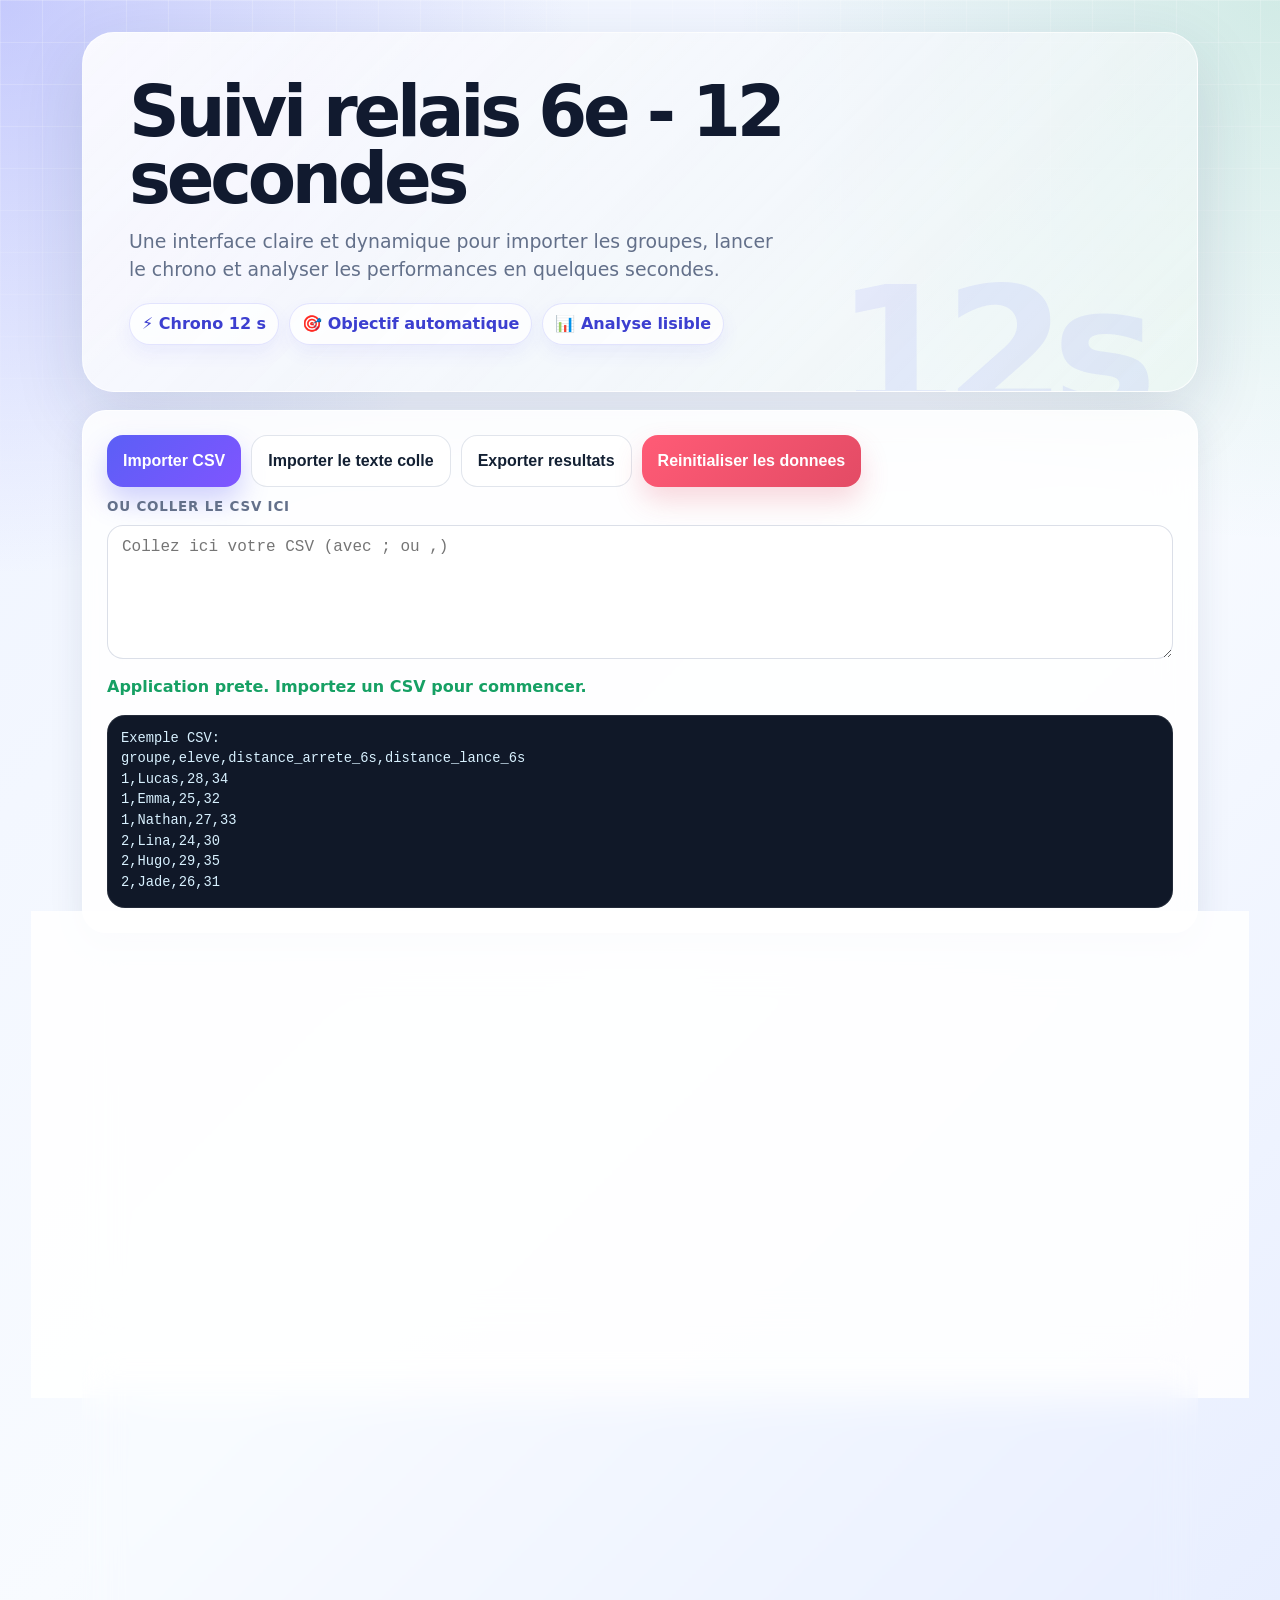
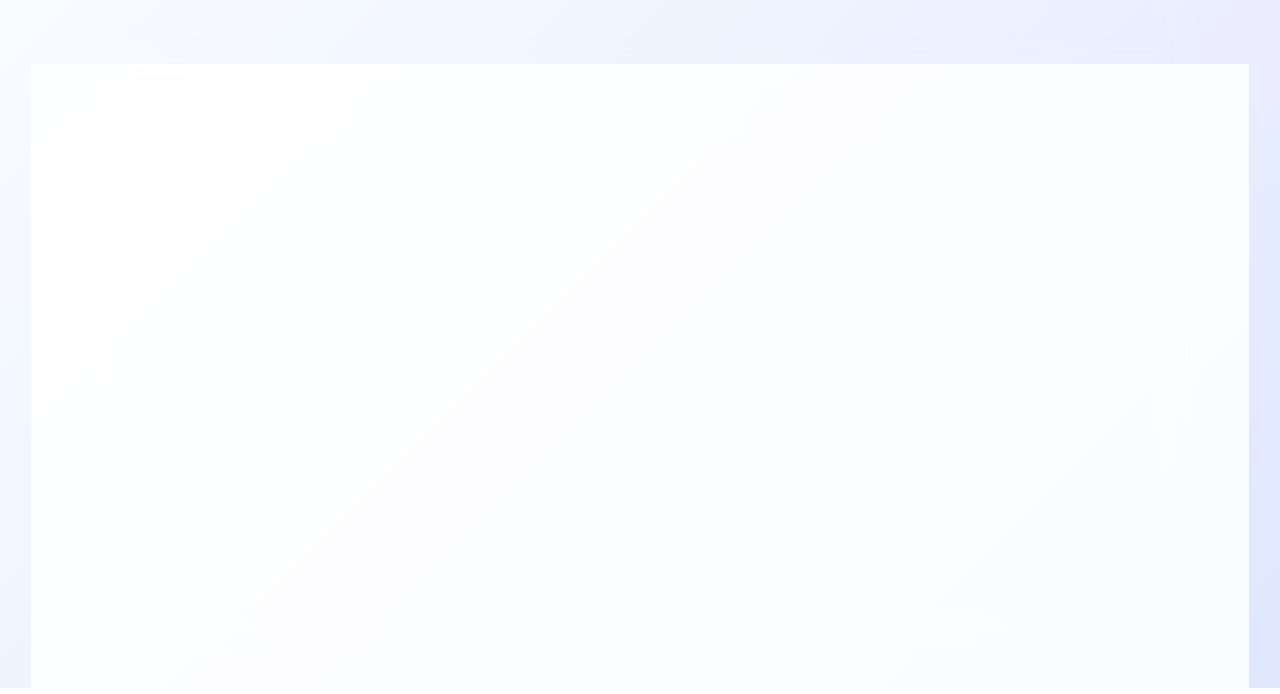
==== index.html @ 42a2106c "Remove GitHub sync and modernize UI" ====
<!doctype html>
<html lang="fr">
<head>
  <meta charset="UTF-8">
  <meta name="viewport" content="width=device-width, initial-scale=1.0">
  <title>Suivi relais 6e - 12 secondes</title>
  <style>
    :root {
      --bg: #eef3ff;
      --bg-deep: #dfe7ff;
      --card: rgba(255, 255, 255, 0.86);
      --card-strong: #ffffff;
      --text: #132033;
      --muted: #63708a;
      --primary: #5b5ff6;
      --primary-dark: #3c3fd0;
      --primary-soft: #eef0ff;
      --success: #16a064;
      --warning: #f29f24;
      --danger: #e34b65;
      --border: rgba(92, 111, 151, 0.18);
      --shadow: 0 24px 70px rgba(30, 47, 92, 0.14);
      --shadow-soft: 0 12px 34px rgba(30, 47, 92, 0.10);
      --radius: 24px;
    }

    * { box-sizing: border-box; }

    html { scroll-behavior: smooth; }

    body {
      margin: 0;
      min-height: 100vh;
      font-family: Inter, ui-sans-serif, system-ui, -apple-system, BlinkMacSystemFont, "Segoe UI", Arial, sans-serif;
      background:
        radial-gradient(circle at top left, rgba(91, 95, 246, 0.28), transparent 36rem),
        radial-gradient(circle at top right, rgba(22, 160, 100, 0.16), transparent 34rem),
        linear-gradient(135deg, var(--bg) 0%, #f8fbff 46%, var(--bg-deep) 100%);
      color: var(--text);
      line-height: 1.5;
    }

    body::before {
      content: "";
      position: fixed;
      inset: 0;
      pointer-events: none;
      background-image: linear-gradient(rgba(255,255,255,0.34) 1px, transparent 1px), linear-gradient(90deg, rgba(255,255,255,0.34) 1px, transparent 1px);
      background-size: 42px 42px;
      mask-image: linear-gradient(to bottom, rgba(0,0,0,0.6), transparent 70%);
    }

    .app {
      position: relative;
      z-index: 1;
      max-width: 1180px;
      margin: 0 auto;
      padding: clamp(14px, 3vw, 32px);
      display: grid;
      gap: 18px;
    }

    .hero {
      position: relative;
      overflow: hidden;
      border: 1px solid rgba(255, 255, 255, 0.72);
      border-radius: 32px;
      padding: clamp(22px, 5vw, 46px);
      background:
        linear-gradient(135deg, rgba(255,255,255,0.92), rgba(255,255,255,0.64)),
        linear-gradient(135deg, rgba(91,95,246,0.26), rgba(22,160,100,0.16));
      box-shadow: var(--shadow);
    }

    .hero::after {
      content: "12s";
      position: absolute;
      right: clamp(18px, 5vw, 54px);
      bottom: -0.28em;
      font-size: clamp(5rem, 16vw, 11rem);
      font-weight: 900;
      line-height: 1;
      color: rgba(91, 95, 246, 0.10);
      letter-spacing: -0.08em;
    }

    .title {
      max-width: 820px;
      margin: 0;
      font-size: clamp(2rem, 6vw, 4.4rem);
      line-height: 0.95;
      letter-spacing: -0.06em;
      color: #111a2f;
    }

    .hero-subtitle {
      max-width: 660px;
      margin: 14px 0 0;
      color: var(--muted);
      font-size: clamp(1rem, 2.4vw, 1.18rem);
    }

    .hero-badges {
      display: flex;
      flex-wrap: wrap;
      gap: 10px;
      margin-top: 20px;
    }

    .hero-badge {
      display: inline-flex;
      align-items: center;
      gap: 8px;
      border: 1px solid rgba(91, 95, 246, 0.16);
      border-radius: 999px;
      padding: 8px 12px;
      background: rgba(255, 255, 255, 0.72);
      color: var(--primary-dark);
      font-weight: 800;
      box-shadow: 0 8px 18px rgba(91, 95, 246, 0.08);
    }

    .card {
      background: var(--card);
      border: 1px solid rgba(255, 255, 255, 0.78);
      border-radius: var(--radius);
      box-shadow: var(--shadow-soft);
      padding: clamp(16px, 2.5vw, 24px);
      backdrop-filter: blur(18px);
    }

    .card:hover { border-color: rgba(91, 95, 246, 0.20); }

    .grid-2 {
      display: grid;
      grid-template-columns: repeat(2, minmax(0, 1fr));
      gap: 14px;
    }

    .grid-3 {
      display: grid;
      grid-template-columns: repeat(3, minmax(0, 1fr));
      gap: 14px;
    }

    .field {
      display: flex;
      flex-direction: column;
      gap: 7px;
    }

    label {
      font-weight: 800;
      color: var(--muted);
      font-size: 0.84rem;
      text-transform: uppercase;
      letter-spacing: 0.06em;
    }

    select, input, textarea {
      min-height: 48px;
      border: 1px solid rgba(92, 111, 151, 0.22);
      border-radius: 16px;
      padding: 12px 14px;
      font-size: 1rem;
      color: var(--text);
      background: rgba(255,255,255,0.88);
      box-shadow: inset 0 1px 0 rgba(255,255,255,0.8);
      outline: none;
      transition: border-color 0.2s ease, box-shadow 0.2s ease, transform 0.2s ease;
    }

    select:focus, input:focus, textarea:focus {
      border-color: rgba(91, 95, 246, 0.62);
      box-shadow: 0 0 0 4px rgba(91, 95, 246, 0.12);
    }

    textarea {
      resize: vertical;
      min-height: 120px;
    }

    button {
      min-height: 52px;
      border: 0;
      border-radius: 16px;
      font-size: 1rem;
      font-weight: 900;
      padding: 12px 16px;
      cursor: pointer;
      transition: transform 0.2s ease, box-shadow 0.2s ease, filter 0.2s ease;
    }

    button:hover:not(:disabled) {
      transform: translateY(-2px);
      filter: saturate(1.05);
    }

    button:disabled {
      opacity: 0.52;
      cursor: not-allowed;
    }

    .btn-primary {
      background: linear-gradient(135deg, var(--primary), #7f55ff);
      color: #fff;
      box-shadow: 0 14px 28px rgba(91, 95, 246, 0.28);
    }
    .btn-primary:hover:not(:disabled) { background: linear-gradient(135deg, var(--primary-dark), #7147ef); }
    .btn-secondary { background: rgba(255,255,255,0.82); color: var(--text); border: 1px solid rgba(92, 111, 151, 0.18); }
    .btn-danger { background: linear-gradient(135deg, #ff5b76, var(--danger)); color: #fff; box-shadow: 0 14px 28px rgba(227, 75, 101, 0.22); }
    .btn-success { background: linear-gradient(135deg, #19c77a, var(--success)); color: #fff; box-shadow: 0 14px 28px rgba(22, 160, 100, 0.24); }

    .toolbar {
      display: flex;
      flex-wrap: wrap;
      gap: 10px;
    }

    .students-list {
      margin-top: 14px;
      border: 1px solid rgba(92, 111, 151, 0.14);
      border-radius: 20px;
      overflow: hidden;
      background: rgba(255,255,255,0.46);
    }

    .student-row {
      display: grid;
      grid-template-columns: 1fr auto auto;
      gap: 12px;
      align-items: center;
      padding: 13px 14px;
      border-bottom: 1px solid rgba(92, 111, 151, 0.13);
      background: rgba(255,255,255,0.74);
    }

    .student-row:last-child { border-bottom: none; }

    .student-row strong { font-size: 1.04rem; }

    .target-box {
      margin-top: 14px;
      padding: 18px;
      border-radius: 22px;
      background: linear-gradient(135deg, rgba(91,95,246,0.13), rgba(22,160,100,0.12));
      border: 1px solid rgba(91, 95, 246, 0.18);
      font-size: clamp(1.15rem, 2.3vw, 1.55rem);
      font-weight: 900;
      color: var(--primary-dark);
    }

    .combinations {
      margin-top: 14px;
      display: flex;
      flex-wrap: wrap;
      gap: 8px;
    }

    .combo-btn {
      min-height: 40px;
      border-radius: 999px;
      padding: 8px 13px;
      font-size: 0.9rem;
      background: rgba(255, 255, 255, 0.74);
      border: 1px solid rgba(91, 95, 246, 0.16);
      color: var(--primary-dark);
    }

    .timer-wrap {
      position: relative;
      overflow: hidden;
      display: grid;
      gap: 14px;
      align-items: center;
      justify-items: center;
      text-align: center;
      background:
        linear-gradient(135deg, rgba(19, 32, 51, 0.94), rgba(42, 47, 111, 0.92)),
        radial-gradient(circle at top, rgba(91,95,246,0.42), transparent 40%);
      color: #fff;
    }

    .timer-wrap .muted,
    .timer-wrap label { color: rgba(255,255,255,0.72); }

    .timer {
      font-size: clamp(4.2rem, 15vw, 8.5rem);
      font-weight: 950;
      line-height: 0.95;
      letter-spacing: -0.08em;
      color: #fff;
      text-shadow: 0 16px 36px rgba(0,0,0,0.25);
    }

    .start-btn {
      width: min(100%, 520px);
      min-height: 88px;
      font-size: clamp(1.25rem, 2.8vw, 2rem);
      background: linear-gradient(135deg, #19d37c, #18a4ff);
      color: #fff;
      box-shadow: 0 22px 48px rgba(24, 164, 255, 0.28);
    }

    .muted { color: var(--muted); }
    .hidden { display: none !important; }
    .message { font-weight: 900; min-height: 24px; }
    .message.error { color: var(--danger); }
    .message.ok { color: var(--success); }

    .attempt-summary {
      border: 1px solid rgba(255,255,255,0.24);
      border-radius: 18px;
      padding: 14px;
      background: rgba(255,255,255,0.12);
      display: grid;
      gap: 6px;
      margin-top: 8px;
      color: #fff;
    }

    .history-section { overflow: hidden; }

    .section-head {
      display: flex;
      justify-content: space-between;
      align-items: flex-start;
      gap: 14px;
      margin-bottom: 16px;
    }

    .section-head h2 {
      margin: 0;
      font-size: clamp(1.45rem, 3vw, 2.1rem);
      letter-spacing: -0.04em;
    }

    .section-kicker {
      margin: 5px 0 0;
      color: var(--muted);
    }

    .history-tools {
      display: flex;
      gap: 10px;
      flex-wrap: wrap;
      align-items: end;
      padding: 12px;
      border: 1px solid rgba(92, 111, 151, 0.14);
      border-radius: 20px;
      background: rgba(255,255,255,0.58);
    }

    .history-tools .field {
      min-width: min(100%, 220px);
      flex: 1 1 220px;
    }

    .analysis-grid {
      display: grid;
      grid-template-columns: minmax(0, 1.05fr) minmax(0, 1fr);
      gap: 14px;
      margin-top: 14px;
    }

    .analysis-card {
      border: 1px solid rgba(255,255,255,0.7);
      border-radius: 22px;
      padding: 16px;
      background: rgba(255,255,255,0.70);
      box-shadow: 0 14px 32px rgba(30, 47, 92, 0.08);
    }

    .analysis-card h3 {
      margin: 0 0 12px;
      font-size: 1.08rem;
      color: var(--primary-dark);
    }

    .analysis-highlight { display: grid; gap: 12px; }

    .analysis-title-line {
      display: flex;
      align-items: center;
      justify-content: space-between;
      gap: 10px;
      flex-wrap: wrap;
    }

    .badge {
      display: inline-flex;
      align-items: center;
      justify-content: center;
      border-radius: 999px;
      padding: 6px 11px;
      background: var(--primary-soft);
      color: var(--primary-dark);
      font-weight: 900;
      font-size: 0.86rem;
    }

    .metric-grid {
      display: grid;
      grid-template-columns: repeat(3, minmax(0, 1fr));
      gap: 10px;
    }

    .metric {
      border: 1px solid rgba(92, 111, 151, 0.14);
      border-radius: 18px;
      padding: 12px;
      background: rgba(255,255,255,0.78);
    }

    .metric-label {
      display: block;
      color: var(--muted);
      font-size: 0.74rem;
      font-weight: 900;
      text-transform: uppercase;
      letter-spacing: 0.06em;
    }

    .metric-value {
      display: block;
      margin-top: 4px;
      font-size: clamp(1.08rem, 2.4vw, 1.45rem);
      font-weight: 950;
      color: var(--text);
    }

    .rank-list {
      margin: 0;
      padding-left: 0;
      list-style: none;
      display: grid;
      gap: 9px;
    }

    .rank-list li {
      display: grid;
      gap: 2px;
      padding: 11px;
      border: 1px solid rgba(92, 111, 151, 0.14);
      border-radius: 16px;
      background: rgba(255,255,255,0.78);
    }

    .rank-main { font-weight: 950; }

    .rank-detail {
      color: var(--muted);
      font-size: 0.9rem;
    }

    .history-legend {
      display: flex;
      flex-wrap: wrap;
      gap: 8px;
      margin-top: 14px;
      color: var(--muted);
      font-size: 0.9rem;
    }

    .legend-pill {
      display: inline-flex;
      align-items: center;
      gap: 7px;
      padding: 7px 10px;
      border: 1px solid rgba(92, 111, 151, 0.14);
      border-radius: 999px;
      background: rgba(255,255,255,0.70);
      font-weight: 800;
    }

    .legend-dot {
      width: 10px;
      height: 10px;
      border-radius: 50%;
      display: inline-block;
    }

    .legend-dot.good { background: #63d68c; }
    .legend-dot.mid { background: #f0ae4d; }
    .legend-dot.bad { background: #e46a7c; }

    .table-wrap {
      margin-top: 12px;
      overflow-x: auto;
      border: 1px solid rgba(92, 111, 151, 0.14);
      border-radius: 22px;
      background: rgba(255,255,255,0.68);
    }

    table {
      width: 100%;
      border-collapse: collapse;
      min-width: 900px;
    }

    th, td {
      border-bottom: 1px solid rgba(92, 111, 151, 0.12);
      padding: 10px 12px;
      text-align: left;
      white-space: nowrap;
      font-size: 0.92rem;
    }

    th {
      background: rgba(238, 240, 255, 0.88);
      position: sticky;
      top: 0;
      z-index: 1;
      color: var(--primary-dark);
      font-size: 0.78rem;
      text-transform: uppercase;
      letter-spacing: 0.06em;
    }

    .tag-good { background: rgba(99, 214, 140, 0.16); }
    .tag-mid { background: rgba(240, 174, 77, 0.18); }
    .tag-bad { background: rgba(228, 106, 124, 0.16); }

    .rank-box {
      display: grid;
      grid-template-columns: repeat(2, minmax(0, 1fr));
      gap: 12px;
      margin-top: 10px;
    }

    .mini-card {
      border: 1px solid rgba(92, 111, 151, 0.14);
      border-radius: 16px;
      padding: 12px;
      background: rgba(255,255,255,0.74);
    }

    .example {
      margin-top: 10px;
      background: #101828;
      color: #d8f1ff;
      border-radius: 18px;
      padding: 14px;
      font-family: Consolas, Menlo, monospace;
      font-size: 0.86rem;
      overflow: auto;
      white-space: pre;
      box-shadow: inset 0 0 0 1px rgba(255,255,255,0.08);
    }

    @media (max-width: 840px) {
      .grid-2, .grid-3, .rank-box, .analysis-grid { grid-template-columns: 1fr; }
      .section-head { flex-direction: column; }
      .student-row { grid-template-columns: 1fr; gap: 4px; }
    }

    @media (max-width: 640px) {
      .app { padding: 10px; gap: 12px; }
      .hero, .card { border-radius: 20px; }
      .toolbar, .history-tools { display: grid; grid-template-columns: 1fr; }
      .toolbar button, .history-tools button { width: 100%; }
      .metric-grid { grid-template-columns: 1fr; }
      .table-wrap { border: 0; background: transparent; overflow: visible; }
      table { min-width: 0; }
      table, thead, tbody, tr, td { display: block; width: 100%; }
      thead { display: none; }
      tbody { display: grid; gap: 10px; }
      tr {
        border: 1px solid rgba(92, 111, 151, 0.14);
        border-radius: 18px;
        overflow: hidden;
        background: rgba(255,255,255,0.82);
        box-shadow: 0 10px 24px rgba(30, 47, 92, 0.10);
      }
      td {
        display: grid;
        grid-template-columns: minmax(98px, 0.85fr) minmax(0, 1fr);
        gap: 10px;
        align-items: center;
        white-space: normal;
        border-bottom: 1px solid rgba(92, 111, 151, 0.12);
        padding: 10px 12px;
      }
      td::before {
        content: attr(data-label);
        color: var(--muted);
        font-weight: 900;
        font-size: 0.74rem;
        text-transform: uppercase;
        letter-spacing: 0.06em;
      }
      td:last-child { border-bottom: 0; }
      .empty-history td { display: block; }
      .empty-history td::before { content: none; }
    }
  </style>
</head>
<body>
  <main class="app">
    <header class="hero">
      <h1 class="title">Suivi relais 6e - 12 secondes</h1>
      <p class="hero-subtitle">Une interface claire et dynamique pour importer les groupes, lancer le chrono et analyser les performances en quelques secondes.</p>
      <div class="hero-badges" aria-label="Fonctionnalites principales">
        <span class="hero-badge">⚡ Chrono 12 s</span>
        <span class="hero-badge">🎯 Objectif automatique</span>
        <span class="hero-badge">📊 Analyse lisible</span>
      </div>
    </header>

    <section class="card">
      <div class="toolbar">
        <button id="btnImport" class="btn-primary">Importer CSV</button>
        <input id="fileInput" type="file" accept=".csv,text/csv" class="hidden">
        <button id="btnImportPaste" class="btn-secondary">Importer le texte colle</button>
        <button id="btnExport" class="btn-secondary">Exporter resultats</button>
        <button id="btnResetData" class="btn-danger">Reinitialiser les donnees</button>
      </div>
      <div class="field" style="margin-top:10px;">
        <label for="csvPasteInput">Ou coller le CSV ici</label>
        <textarea id="csvPasteInput" rows="6" placeholder="Collez ici votre CSV (avec ; ou ,)"></textarea>
      </div>
      <p id="globalMessage" class="message" aria-live="polite"></p>
      <div class="example">Exemple CSV:
groupe,eleve,distance_arrete_6s,distance_lance_6s
1,Lucas,28,34
1,Emma,25,32
1,Nathan,27,33
2,Lina,24,30
2,Hugo,29,35
2,Jade,26,31</div>
    </section>

    <section class="card">
      <div class="grid-2">
        <div class="field">
          <label for="groupSelect">Groupe</label>
          <select id="groupSelect"></select>
        </div>
        <div class="field">
          <label>&nbsp;</label>
          <button id="btnRandomPair" class="btn-secondary">Generer un binome aleatoire</button>
        </div>
      </div>

      <div id="studentsList" class="students-list"></div>

      <div class="grid-2" style="margin-top:10px;">
        <div class="field">
          <label for="runner1Select">Coureur 1 (distance arretee 6s)</label>
          <select id="runner1Select"></select>
        </div>
        <div class="field">
          <label for="runner2Select">Coureur 2 (distance lancee 6s)</label>
          <select id="runner2Select"></select>
        </div>
      </div>

      <div id="targetBox" class="target-box">Objectif cible : -- m</div>
      <div id="combinationBox" class="combinations"></div>
    </section>

    <section class="card timer-wrap">
      <div class="muted">Chrono du relais (arret auto a 12 s)</div>
      <div id="timerDisplay" class="timer">0.00</div>
      <button id="btnStart" class="start-btn">Depart</button>

      <form id="distanceForm" class="grid-2 hidden" style="width:min(100%,700px);">
        <div class="field">
          <label for="distanceInput">Distance realisee (m)</label>
          <input id="distanceInput" type="number" inputmode="decimal" min="0" step="0.01" placeholder="Ex: 61.5">
        </div>
        <div class="field">
          <label>&nbsp;</label>
          <button id="btnSaveAttempt" type="submit" class="btn-success">Enregistrer le passage</button>
        </div>
      </form>

      <div id="attemptSummary" class="attempt-summary hidden"></div>

      <div class="toolbar">
        <button id="btnNewSameGroup" class="btn-secondary hidden">Nouveau passage avec le meme groupe</button>
        <button id="btnRestartSamePair" class="btn-secondary hidden">Recommencer avec le meme binome</button>
      </div>
    </section>

    <section class="card history-section">
      <div class="section-head">
        <div>
          <h2>Analyse des passages</h2>
          <p class="section-kicker">Suivez les meilleurs relais, la precision et les ecarts en un coup d'oeil.</p>
        </div>
      </div>

      <div class="history-tools">
        <div class="field">
          <label for="historyGroupFilter">Filtre groupe</label>
          <select id="historyGroupFilter"></select>
        </div>
        <button id="btnShowAllHistory" class="btn-secondary">Afficher tout l'historique</button>
        <button id="btnClearHistory" class="btn-danger">Effacer uniquement l'historique</button>
      </div>

      <div class="analysis-grid">
        <div id="bestGroupCard" class="analysis-card"></div>
        <div class="analysis-card">
          <h3>Classements rapides</h3>
          <div class="rank-box">
            <div>
              <strong>Top distance realisee</strong>
              <ol id="rankDistance" class="rank-list"></ol>
            </div>
            <div>
              <strong>Top precision</strong>
              <ol id="rankPrecision" class="rank-list"></ol>
            </div>
          </div>
        </div>
      </div>

      <div class="history-legend" aria-label="Legende des ecarts">
        <span class="legend-pill"><span class="legend-dot good"></span>Ecart <= 1 m</span>
        <span class="legend-pill"><span class="legend-dot mid"></span>Ecart <= 3 m</span>
        <span class="legend-pill"><span class="legend-dot bad"></span>Ecart > 3 m</span>
      </div>

      <div class="table-wrap">
        <table aria-label="Historique detaille des passages">
          <thead>
            <tr>
              <th>Date/heure</th>
              <th>Groupe</th>
              <th>Binome</th>
              <th>D1 arrete</th>
              <th>D2 lance</th>
              <th>Cible</th>
              <th>Realise</th>
              <th>Ecart</th>
              <th>Ecart absolu</th>
            </tr>
          </thead>
          <tbody id="historyBody"></tbody>
        </table>
      </div>
    </section>
  </main>

  <script>
    const STORAGE_STUDENTS_KEY = "relais6e_eleves";
    const STORAGE_PASSAGES_KEY = "relais6e_passages";

    let students = [];
    let passages = [];
    let groups = [];
    let timerInterval = null;
    let timerStart = 0;
    let running = false;
    let currentTarget = null;
    let lastPair = null;

    const els = {
      btnImport: document.getElementById("btnImport"),
      fileInput: document.getElementById("fileInput"),
      btnImportPaste: document.getElementById("btnImportPaste"),
      csvPasteInput: document.getElementById("csvPasteInput"),
      btnExport: document.getElementById("btnExport"),
      btnResetData: document.getElementById("btnResetData"),
      globalMessage: document.getElementById("globalMessage"),
      groupSelect: document.getElementById("groupSelect"),
      studentsList: document.getElementById("studentsList"),
      runner1Select: document.getElementById("runner1Select"),
      runner2Select: document.getElementById("runner2Select"),
      targetBox: document.getElementById("targetBox"),
      combinationBox: document.getElementById("combinationBox"),
      btnRandomPair: document.getElementById("btnRandomPair"),
      timerDisplay: document.getElementById("timerDisplay"),
      btnStart: document.getElementById("btnStart"),
      distanceForm: document.getElementById("distanceForm"),
      distanceInput: document.getElementById("distanceInput"),
      attemptSummary: document.getElementById("attemptSummary"),
      btnSaveAttempt: document.getElementById("btnSaveAttempt"),
      btnNewSameGroup: document.getElementById("btnNewSameGroup"),
      btnRestartSamePair: document.getElementById("btnRestartSamePair"),
      historyGroupFilter: document.getElementById("historyGroupFilter"),
      btnShowAllHistory: document.getElementById("btnShowAllHistory"),
      btnClearHistory: document.getElementById("btnClearHistory"),
      historyBody: document.getElementById("historyBody"),
      rankDistance: document.getElementById("rankDistance"),
      rankPrecision: document.getElementById("rankPrecision"),
      bestGroupCard: document.getElementById("bestGroupCard")
    };

    function showMessage(text, type) {
      els.globalMessage.textContent = text;
      els.globalMessage.className = "message" + (type ? " " + type : "");
    }

    function normalizeNumber(v) {
      if (v === null || v === undefined) return NaN;
      return Number(String(v).trim().replace(",", "."));
    }

    function parseCSV(text) {
      const cleaned = text.replace(/\r/g, "").trim();
      if (!cleaned) throw new Error("Le fichier CSV est vide.");

      const lines = cleaned.split("\n").filter(Boolean);
      if (lines.length < 2) throw new Error("Le CSV doit contenir une ligne d'entete et des donnees.");

      const headerLine = lines[0];
      const delimiter = headerLine.includes(";") ? ";" : ",";
      const headers = headerLine.split(delimiter).map((h) => h.trim().toLowerCase());
      const required = ["groupe", "eleve", "distance_arrete_6s", "distance_lance_6s"];
      const missing = required.filter((r) => !headers.includes(r));
      if (missing.length) throw new Error("Colonnes manquantes: " + missing.join(", "));

      const indexOf = (name) => headers.indexOf(name);
      const parsed = [];

      for (let i = 1; i < lines.length; i++) {
        const line = lines[i].trim();
        if (!line) continue;
        const cols = line.split(delimiter).map((c) => c.trim());
        if (cols.length < headers.length) {
          throw new Error("Ligne " + (i + 1) + " incomplete.");
        }

        const groupe = cols[indexOf("groupe")];
        const eleve = cols[indexOf("eleve")];
        const dArrete = normalizeNumber(cols[indexOf("distance_arrete_6s")]);
        const dLance = normalizeNumber(cols[indexOf("distance_lance_6s")]);

        if (!groupe || !eleve || Number.isNaN(dArrete) || Number.isNaN(dLance)) {
          throw new Error("Ligne " + (i + 1) + " invalide (groupe, eleve ou distances).");
        }

        parsed.push({
          groupe: String(groupe).trim(),
          eleve: String(eleve).trim(),
          distance_arrete_6s: dArrete,
          distance_lance_6s: dLance
        });
      }

      if (!parsed.length) throw new Error("Aucune ligne exploitable dans le CSV.");
      return parsed;
    }

    function importStudentsFromCSVText(text) {
      students = parseCSV(text);
      saveStudents();
      renderGroups();
      showMessage("Import CSV reussi: " + students.length + " eleves charges.", "ok");
    }

    function loadFromStorage() {
      try {
        students = JSON.parse(localStorage.getItem(STORAGE_STUDENTS_KEY) || "[]");
      } catch (e) {
        students = [];
      }
      try {
        passages = JSON.parse(localStorage.getItem(STORAGE_PASSAGES_KEY) || "[]");
      } catch (e) {
        passages = [];
      }
      if (!Array.isArray(students)) students = [];
      if (!Array.isArray(passages)) passages = [];
    }

    function saveStudents() {
      localStorage.setItem(STORAGE_STUDENTS_KEY, JSON.stringify(students));
    }

    function savePassages() {
      localStorage.setItem(STORAGE_PASSAGES_KEY, JSON.stringify(passages));
    }

    function createPassageId(p) {
      const seed = [
        p.date_heure || new Date().toISOString(), p.groupe || "", p.coureur_1 || "", p.coureur_2 || "",
        p.distance_realisee || "", Math.random().toString(36).slice(2)
      ].join("|");
      let hash = 0;
      for (let i = 0; i < seed.length; i += 1) {
        hash = ((hash << 5) - hash + seed.charCodeAt(i)) | 0;
      }
      return "passage_" + Date.now().toString(36) + "_" + Math.abs(hash).toString(36);
    }

    function renderGroups() {
      groups = [...new Set(students.map((s) => s.groupe))].sort((a, b) =>
        String(a).localeCompare(String(b), "fr", { numeric: true, sensitivity: "base" })
      );

      const current = els.groupSelect.value;
      els.groupSelect.innerHTML = "";
      if (!groups.length) {
        const opt = document.createElement("option");
        opt.value = "";
        opt.textContent = "Aucun groupe (importer un CSV)";
        els.groupSelect.appendChild(opt);
      } else {
        groups.forEach((g) => {
          const opt = document.createElement("option");
          opt.value = g;
          opt.textContent = "Groupe " + g;
          els.groupSelect.appendChild(opt);
        });
        if (groups.includes(current)) els.groupSelect.value = current;
      }

      renderHistoryGroupFilter();
      renderStudents();
    }

    function renderStudents() {
      const g = els.groupSelect.value;
      const groupStudents = students.filter((s) => s.groupe === g);
      els.studentsList.innerHTML = "";

      if (!groupStudents.length) {
        els.studentsList.innerHTML = '<div class="student-row muted">Aucun eleve pour ce groupe.</div>';
      } else {
        groupStudents.forEach((s) => {
          const row = document.createElement("div");
          row.className = "student-row";
          row.innerHTML =
            "<strong>" + s.eleve + "</strong>" +
            "<span>6s arrete: " + formatNumber(s.distance_arrete_6s) + " m</span>" +
            "<span>6s lance: " + formatNumber(s.distance_lance_6s) + " m</span>";
          els.studentsList.appendChild(row);
        });
      }

      fillRunnerSelects(groupStudents);
      renderCombinations(groupStudents);
      updateTarget();
      renderBestGroupCard();
    }

    function fillRunnerSelects(groupStudents) {
      const r1 = els.runner1Select.value;
      const r2 = els.runner2Select.value;
      els.runner1Select.innerHTML = "";
      els.runner2Select.innerHTML = "";

      if (!groupStudents.length) {
        const empty1 = document.createElement("option");
        empty1.textContent = "Aucun";
        empty1.value = "";
        const empty2 = empty1.cloneNode(true);
        els.runner1Select.appendChild(empty1);
        els.runner2Select.appendChild(empty2);
        return;
      }

      groupStudents.forEach((s) => {
        const o1 = document.createElement("option");
        o1.value = s.eleve;
        o1.textContent = s.eleve;
        els.runner1Select.appendChild(o1);

        const o2 = document.createElement("option");
        o2.value = s.eleve;
        o2.textContent = s.eleve;
        els.runner2Select.appendChild(o2);
      });

      els.runner1Select.value = groupStudents.some((s) => s.eleve === r1) ? r1 : groupStudents[0].eleve;
      let defaultR2 = groupStudents.find((s) => s.eleve !== els.runner1Select.value);
      els.runner2Select.value = groupStudents.some((s) => s.eleve === r2) ? r2 : (defaultR2 ? defaultR2.eleve : groupStudents[0].eleve);
      ensureDifferentRunners();
    }

    function ensureDifferentRunners(changedSelect) {
      const g = els.groupSelect.value;
      const groupStudents = students.filter((s) => s.groupe === g);
      if (groupStudents.length < 2) return;
      if (els.runner1Select.value !== els.runner2Select.value) return;

      if (changedSelect === "runner1") {
        const other = groupStudents.find((s) => s.eleve !== els.runner1Select.value);
        if (other) els.runner2Select.value = other.eleve;
      } else {
        const other = groupStudents.find((s) => s.eleve !== els.runner2Select.value);
        if (other) els.runner1Select.value = other.eleve;
      }
    }

    function updateTarget() {
      const g = els.groupSelect.value;
      const groupStudents = students.filter((s) => s.groupe === g);
      const c1 = groupStudents.find((s) => s.eleve === els.runner1Select.value);
      const c2 = groupStudents.find((s) => s.eleve === els.runner2Select.value);
      if (!c1 || !c2 || c1.eleve === c2.eleve) {
        currentTarget = null;
        els.targetBox.textContent = "Objectif cible : -- m";
        return;
      }
      currentTarget = c1.distance_arrete_6s + c2.distance_lance_6s;
      els.targetBox.textContent = "Objectif cible : " + formatNumber(currentTarget) + " m";
    }

    function renderCombinations(groupStudents) {
      els.combinationBox.innerHTML = "";
      if (groupStudents.length < 2) return;

      groupStudents.forEach((a) => {
        groupStudents.forEach((b) => {
          if (a.eleve === b.eleve) return;
          const btn = document.createElement("button");
          btn.className = "combo-btn";
          btn.type = "button";
          const target = a.distance_arrete_6s + b.distance_lance_6s;
          btn.textContent = a.eleve + " -> " + b.eleve + " (" + formatNumber(target) + " m)";
          btn.addEventListener("click", () => {
            els.runner1Select.value = a.eleve;
            els.runner2Select.value = b.eleve;
            updateTarget();
          });
          els.combinationBox.appendChild(btn);
        });
      });
    }

    function setInputsDisabled(disabled) {
      els.groupSelect.disabled = disabled;
      els.runner1Select.disabled = disabled;
      els.runner2Select.disabled = disabled;
      els.btnRandomPair.disabled = disabled;
      [...els.combinationBox.querySelectorAll("button")].forEach((b) => { b.disabled = disabled; });
    }

    function playBeep() {
      try {
        const ctx = new (window.AudioContext || window.webkitAudioContext)();
        const osc = ctx.createOscillator();
        const gain = ctx.createGain();
        osc.type = "sine";
        osc.frequency.value = 880;
        gain.gain.value = 0.08;
        osc.connect(gain);
        gain.connect(ctx.destination);
        osc.start();
        osc.stop(ctx.currentTime + 0.22);
      } catch (e) {
      }
    }

    function startTimer() {
      if (running) return;
      if (!students.length) {
        showMessage("Importer d'abord un CSV d'eleves.", "error");
        return;
      }
      if (!currentTarget) {
        showMessage("Selectionner un binome valide.", "error");
        return;
      }

      running = true;
      showMessage("Chrono lance. Le relais s'arrete automatiquement a 12 s.", "ok");
      els.attemptSummary.classList.add("hidden");
      els.btnNewSameGroup.classList.add("hidden");
      els.btnRestartSamePair.classList.add("hidden");
      els.distanceForm.classList.add("hidden");
      els.distanceInput.value = "";

      setInputsDisabled(true);
      els.btnStart.disabled = true;

      timerStart = performance.now();
      els.timerDisplay.textContent = "0.00";
      timerInterval = window.setInterval(() => {
        const elapsed = (performance.now() - timerStart) / 1000;
        if (elapsed >= 12) {
          els.timerDisplay.textContent = "12.00";
          stopTimer();
        } else {
          els.timerDisplay.textContent = elapsed.toFixed(2);
        }
      }, 16);
    }

    function stopTimer() {
      if (!running) return;
      running = false;
      window.clearInterval(timerInterval);
      timerInterval = null;
      playBeep();
      els.distanceForm.classList.remove("hidden");
      els.distanceInput.focus();
      showMessage("Temps ecoule. Saisir la distance realisee.", "ok");
    }

    function saveAttempt(distanceRealisee) {
      const g = els.groupSelect.value;
      const c1 = students.find((s) => s.groupe === g && s.eleve === els.runner1Select.value);
      const c2 = students.find((s) => s.groupe === g && s.eleve === els.runner2Select.value);
      if (!c1 || !c2 || c1.eleve === c2.eleve) {
        showMessage("Binome invalide.", "error");
        return;
      }
      const cible = c1.distance_arrete_6s + c2.distance_lance_6s;
      const ecart = distanceRealisee - cible;
      const ecartAbs = Math.abs(ecart);
      const status =
        ecart > 0 ? "au-dessus de la cible" :
        ecart < 0 ? "en-dessous de la cible" :
        "pile sur la cible";
      const attemptDate = new Date().toISOString();

      const attempt = {
        id: createPassageId({ date_heure: attemptDate, groupe: g, coureur_1: c1.eleve, coureur_2: c2.eleve, distance_realisee: distanceRealisee }),
        date_heure: attemptDate,
        groupe: g,
        coureur_1: c1.eleve,
        coureur_2: c2.eleve,
        distance_arrete_c1: c1.distance_arrete_6s,
        distance_lance_c2: c2.distance_lance_6s,
        cible: round2(cible),
        distance_realisee: round2(distanceRealisee),
        ecart: round2(ecart),
        ecart_absolu: round2(ecartAbs)
      };

      passages.unshift(attempt);
      savePassages();

      els.attemptSummary.classList.remove("hidden");
      els.attemptSummary.innerHTML =
        "<strong>Bilan du passage</strong>" +
        "<span>Distance realisee : " + formatNumber(attempt.distance_realisee) + " m</span>" +
        "<span>Cible : " + formatNumber(attempt.cible) + " m</span>" +
        "<span>Ecart : " + signed(attempt.ecart) + " m (" + status + ")</span>" +
        "<span>Ecart absolu : " + formatNumber(attempt.ecart_absolu) + " m</span>";

      setInputsDisabled(false);
      els.btnStart.disabled = false;
      els.distanceForm.classList.add("hidden");
      els.btnNewSameGroup.classList.remove("hidden");
      els.btnRestartSamePair.classList.remove("hidden");
      lastPair = { group: g, c1: c1.eleve, c2: c2.eleve };
      showMessage("Passage enregistre automatiquement.", "ok");
      renderHistory();
      renderBestGroupCard();
    }

    function renderHistoryGroupFilter() {
      const old = els.historyGroupFilter.value;
      els.historyGroupFilter.innerHTML = "";
      const all = document.createElement("option");
      all.value = "__ALL__";
      all.textContent = "Tous les groupes";
      els.historyGroupFilter.appendChild(all);
      const historyGroups = [...new Set([...groups, ...passages.map((p) => p.groupe).filter(Boolean)])].sort((a, b) =>
        String(a).localeCompare(String(b), "fr", { numeric: true, sensitivity: "base" })
      );
      historyGroups.forEach((g) => {
        const o = document.createElement("option");
        o.value = g;
        o.textContent = "Groupe " + g;
        els.historyGroupFilter.appendChild(o);
      });
      els.historyGroupFilter.value = [...els.historyGroupFilter.options].some((o) => o.value === old) ? old : "__ALL__";
    }

    function qualityClass(ecartAbs) {
      if (ecartAbs <= 1) return "tag-good";
      if (ecartAbs <= 3) return "tag-mid";
      return "tag-bad";
    }

    function renderHistory() {
      const filter = els.historyGroupFilter.value;
      const list = filter === "__ALL__" ? passages : passages.filter((p) => p.groupe === filter);
      els.historyBody.innerHTML = "";

      if (!list.length) {
        const tr = document.createElement("tr");
        tr.className = "empty-history";
        tr.innerHTML = '<td colspan="9" class="muted">Aucun passage enregistre.</td>';
        els.historyBody.appendChild(tr);
      } else {
        list.forEach((p) => {
          const tr = document.createElement("tr");
          tr.className = qualityClass(p.ecart_absolu);
          tr.innerHTML =
            "<td data-label='Date/heure'>" + formatDate(p.date_heure) + "</td>" +
            "<td data-label='Groupe'>" + escapeHtml(p.groupe) + "</td>" +
            "<td data-label='Binome'>" + escapeHtml(p.coureur_1) + " -> " + escapeHtml(p.coureur_2) + "</td>" +
            "<td data-label='D1 arrete'>" + formatNumber(p.distance_arrete_c1) + " m</td>" +
            "<td data-label='D2 lance'>" + formatNumber(p.distance_lance_c2) + " m</td>" +
            "<td data-label='Cible'>" + formatNumber(p.cible) + " m</td>" +
            "<td data-label='Realise'>" + formatNumber(p.distance_realisee) + " m</td>" +
            "<td data-label='Ecart'>" + signed(p.ecart) + " m</td>" +
            "<td data-label='Ecart absolu'>" + formatNumber(p.ecart_absolu) + " m</td>";
          els.historyBody.appendChild(tr);
        });
      }

      renderRankings();
    }

    function renderRankings() {
      const topDistance = [...passages]
        .sort((a, b) => b.distance_realisee - a.distance_realisee)
        .slice(0, 5);
      const topPrecision = [...passages]
        .sort((a, b) => a.ecart_absolu - b.ecart_absolu || b.distance_realisee - a.distance_realisee)
        .slice(0, 5);

      els.rankDistance.innerHTML = topDistance.length
        ? topDistance.map((p, index) =>
            "<li><span class='rank-main'>#" + (index + 1) + " - G" + escapeHtml(p.groupe) + " : " +
            formatNumber(p.distance_realisee) + " m</span><span class='rank-detail'>" +
            escapeHtml(p.coureur_1) + " -> " + escapeHtml(p.coureur_2) +
            " | cible " + formatNumber(p.cible) + " m</span></li>"
          ).join("")
        : "<li class='muted'>Aucune donnee.</li>";

      els.rankPrecision.innerHTML = topPrecision.length
        ? topPrecision.map((p, index) =>
            "<li><span class='rank-main'>#" + (index + 1) + " - G" + escapeHtml(p.groupe) +
            " : ecart " + formatNumber(p.ecart_absolu) + " m</span><span class='rank-detail'>" +
            escapeHtml(p.coureur_1) + " -> " + escapeHtml(p.coureur_2) +
            " | realise " + formatNumber(p.distance_realisee) + " m</span></li>"
          ).join("")
        : "<li class='muted'>Aucune donnee.</li>";
    }

    function renderBestGroupCard() {
      const g = els.groupSelect.value;
      if (!g) {
        els.bestGroupCard.innerHTML =
          "<h3>Meilleur passage du groupe</h3><div class='muted'>Aucun groupe selectionne.</div>";
        return;
      }
      const list = passages.filter((p) => p.groupe === g);
      if (!list.length) {
        els.bestGroupCard.innerHTML =
          "<h3>Meilleur passage du groupe " + escapeHtml(g) + "</h3><div class='muted'>Aucun passage pour ce groupe.</div>";
        return;
      }
      const best = [...list].sort((a, b) => a.ecart_absolu - b.ecart_absolu || b.distance_realisee - a.distance_realisee)[0];
      els.bestGroupCard.innerHTML =
        "<div class='analysis-highlight'>" +
          "<div class='analysis-title-line'><h3>Meilleur passage du groupe " + escapeHtml(g) + "</h3>" +
          "<span class='badge'>Ecart " + formatNumber(best.ecart_absolu) + " m</span></div>" +
          "<div><strong>" + escapeHtml(best.coureur_1) + " -> " + escapeHtml(best.coureur_2) + "</strong></div>" +
          "<div class='muted'>" + formatDate(best.date_heure) + "</div>" +
          "<div class='metric-grid'>" +
            "<div class='metric'><span class='metric-label'>Cible</span><span class='metric-value'>" + formatNumber(best.cible) + " m</span></div>" +
            "<div class='metric'><span class='metric-label'>Realise</span><span class='metric-value'>" + formatNumber(best.distance_realisee) + " m</span></div>" +
            "<div class='metric'><span class='metric-label'>Ecart</span><span class='metric-value'>" + signed(best.ecart) + " m</span></div>" +
          "</div>" +
        "</div>";
    }

    function exportResultsCSV() {
      if (!passages.length) {
        showMessage("Aucun resultat a exporter.", "error");
        return;
      }
      const headers = [
        "date_heure", "groupe", "coureur_1", "coureur_2",
        "distance_arrete_c1", "distance_lance_c2", "cible",
        "distance_realisee", "ecart", "ecart_absolu"
      ];
      const lines = [headers.join(";")];
      passages.forEach((p) => {
        lines.push([
          p.date_heure,
          p.groupe,
          p.coureur_1,
          p.coureur_2,
          p.distance_arrete_c1,
          p.distance_lance_c2,
          p.cible,
          p.distance_realisee,
          p.ecart,
          p.ecart_absolu
        ].map(csvEscape).join(";"));
      });

      const blob = new Blob([lines.join("\n")], { type: "text/csv;charset=utf-8;" });
      const url = URL.createObjectURL(blob);
      const a = document.createElement("a");
      a.href = url;
      a.download = "resultats_relais_6e.csv";
      document.body.appendChild(a);
      a.click();
      a.remove();
      URL.revokeObjectURL(url);
      showMessage("Export CSV genere.", "ok");
    }

    function resetData() {
      const ok = window.confirm("Confirmer la reinitialisation complete ? (eleves + historique)");
      if (!ok) return;
      students = [];
      passages = [];
      saveStudents();
      savePassages();
      els.timerDisplay.textContent = "0.00";
      els.distanceForm.classList.add("hidden");
      els.attemptSummary.classList.add("hidden");
      renderGroups();
      renderHistory();
      showMessage("Donnees reinitialisees.", "ok");
    }

    function formatNumber(n) {
      return Number(n).toLocaleString("fr-FR", { maximumFractionDigits: 2 });
    }

    function round2(n) {
      return Math.round(n * 100) / 100;
    }

    function signed(n) {
      const value = round2(n);
      return (value > 0 ? "+" : "") + formatNumber(value);
    }

    function formatDate(iso) {
      const d = new Date(iso);
      if (Number.isNaN(d.getTime())) return iso;
      return d.toLocaleString("fr-FR");
    }

    function escapeHtml(s) {
      return String(s)
        .replace(/&/g, "&amp;")
        .replace(/</g, "&lt;")
        .replace(/>/g, "&gt;")
        .replace(/"/g, "&quot;")
        .replace(/'/g, "&#39;");
    }

    function csvEscape(value) {
      const s = String(value).replace(/"/g, '""');
      return '"' + s + '"';
    }

    function wireEvents() {
      els.btnImport.addEventListener("click", () => els.fileInput.click());
      els.fileInput.addEventListener("change", async (e) => {
        const file = e.target.files && e.target.files[0];
        if (!file) return;
        try {
          const text = await file.text();
          importStudentsFromCSVText(text);
        } catch (err) {
          showMessage("Erreur CSV: " + err.message, "error");
        } finally {
          els.fileInput.value = "";
        }
      });

      els.btnImportPaste.addEventListener("click", () => {
        const text = els.csvPasteInput.value.trim();
        if (!text) {
          showMessage("Collez d'abord un contenu CSV dans la zone de texte.", "error");
          return;
        }
        try {
          importStudentsFromCSVText(text);
        } catch (err) {
          showMessage("Erreur CSV: " + err.message, "error");
        }
      });

      els.btnExport.addEventListener("click", exportResultsCSV);
      els.btnResetData.addEventListener("click", resetData);


      els.groupSelect.addEventListener("change", () => {
        renderStudents();
      });

      els.runner1Select.addEventListener("change", () => {
        ensureDifferentRunners("runner1");
        updateTarget();
      });

      els.runner2Select.addEventListener("change", () => {
        ensureDifferentRunners("runner2");
        updateTarget();
      });

      els.btnRandomPair.addEventListener("click", () => {
        const g = els.groupSelect.value;
        const list = students.filter((s) => s.groupe === g);
        if (list.length < 2) return;
        const i = Math.floor(Math.random() * list.length);
        let j = Math.floor(Math.random() * list.length);
        while (j === i) j = Math.floor(Math.random() * list.length);
        els.runner1Select.value = list[i].eleve;
        els.runner2Select.value = list[j].eleve;
        updateTarget();
      });

      els.btnStart.addEventListener("click", startTimer);

      els.distanceForm.addEventListener("submit", (e) => {
        e.preventDefault();
        const dist = normalizeNumber(els.distanceInput.value);
        if (Number.isNaN(dist) || dist < 0) {
          showMessage("Entrer une distance valide (>= 0).", "error");
          return;
        }
        saveAttempt(dist);
      });

      els.btnNewSameGroup.addEventListener("click", () => {
        els.timerDisplay.textContent = "0.00";
        els.attemptSummary.classList.add("hidden");
        els.distanceForm.classList.add("hidden");
        els.distanceInput.value = "";
        showMessage("Pret pour un nouveau passage dans le meme groupe.", "ok");
      });

      els.btnRestartSamePair.addEventListener("click", () => {
        if (!lastPair) return;
        els.groupSelect.value = lastPair.group;
        renderStudents();
        els.runner1Select.value = lastPair.c1;
        els.runner2Select.value = lastPair.c2;
        updateTarget();
        els.timerDisplay.textContent = "0.00";
        els.attemptSummary.classList.add("hidden");
        els.distanceForm.classList.add("hidden");
        els.distanceInput.value = "";
        showMessage("Meme binome recharge. Pret a repartir.", "ok");
      });

      els.historyGroupFilter.addEventListener("change", renderHistory);
      els.btnShowAllHistory.addEventListener("click", () => {
        els.historyGroupFilter.value = "__ALL__";
        renderHistory();
      });

      els.btnClearHistory.addEventListener("click", () => {
        const ok = window.confirm("Effacer uniquement l'historique des passages ?");
        if (!ok) return;
        passages = [];
        savePassages();
        renderHistory();
        renderBestGroupCard();
        showMessage("Historique efface.", "ok");
      });
    }

    function init() {
      loadFromStorage();
      wireEvents();
      renderGroups();
      renderHistory();
      showMessage("Application prete. Importez un CSV pour commencer.", "ok");
    }

    init();
  </script>
</body>
</html>
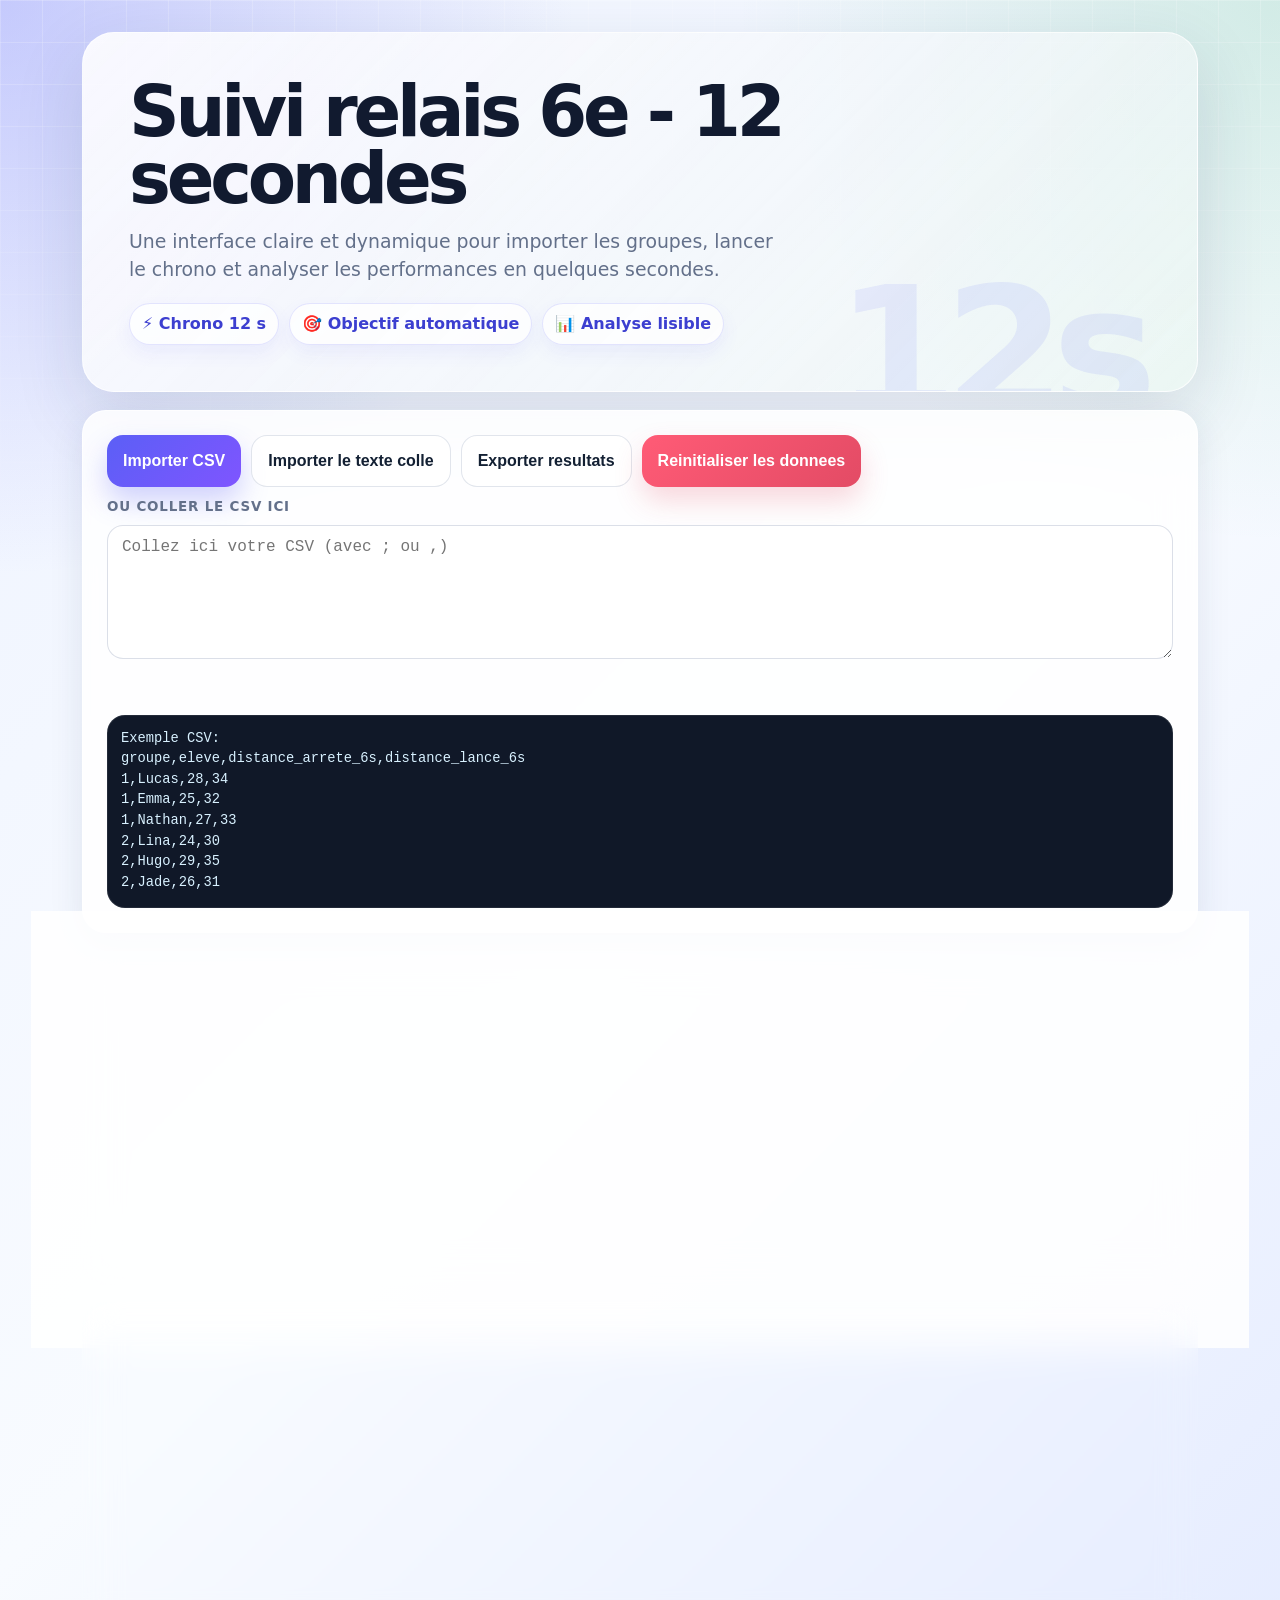
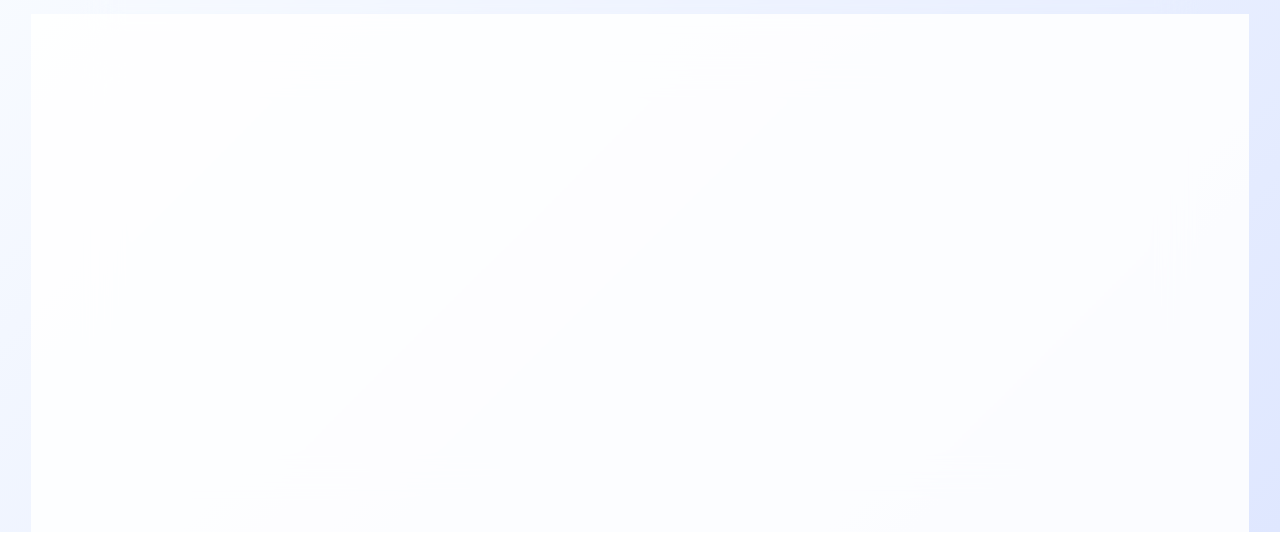
==== commit 04e0fe33: "Merge branch 'main' into codex/ameliorer-visuel-analyse-dans-index.html-5srk0i" ====
--- a/index.html
+++ b/index.html
@@ -340,6 +340,75 @@
       color: var(--muted);
     }
 
+    .sync-card {
+      display: grid;
+      gap: 12px;
+      border-left: 5px solid var(--primary);
+    }
+
+    .sync-head {
+      display: flex;
+      justify-content: space-between;
+      align-items: flex-start;
+      gap: 12px;
+      flex-wrap: wrap;
+    }
+
+    .sync-head h2 {
+      margin: 0;
+      font-size: clamp(1.15rem, 1.8vw, 1.45rem);
+    }
+
+    .sync-status {
+      display: inline-flex;
+      align-items: center;
+      justify-content: center;
+      min-height: 34px;
+      border-radius: 999px;
+      padding: 6px 10px;
+      background: #eef3fb;
+      color: var(--muted);
+      font-weight: 800;
+      font-size: 0.9rem;
+    }
+
+    .sync-status.ok { background: #e3f6e9; color: var(--success); }
+    .sync-status.error { background: #fde8eb; color: var(--danger); }
+    .sync-status.pending { background: #fff3df; color: var(--warning); }
+
+    .sync-help {
+      margin: 0;
+      color: var(--muted);
+    }
+
+    .sync-actions {
+      display: flex;
+      flex-wrap: wrap;
+      gap: 10px;
+    }
+
+    .history-section {
+      overflow: hidden;
+    }
+
+    .section-head {
+      display: flex;
+      justify-content: space-between;
+      align-items: flex-start;
+      gap: 14px;
+      margin-bottom: 14px;
+    }
+
+    .section-head h2 {
+      margin: 0;
+      font-size: clamp(1.25rem, 2vw, 1.6rem);
+    }
+
+    .section-kicker {
+      margin: 4px 0 0;
+      color: var(--muted);
+    }
+
     .history-tools {
       display: flex;
       gap: 10px;
@@ -747,6 +816,8 @@
   <script>
     const STORAGE_STUDENTS_KEY = "relais6e_eleves";
     const STORAGE_PASSAGES_KEY = "relais6e_passages";
+    const STORAGE_GITHUB_SYNC_KEY = "relais6e_github_sync";
+    const DEFAULT_GITHUB_PATH = "data/passages.json";
 
     let students = [];
     let passages = [];
@@ -756,6 +827,10 @@
     let running = false;
     let currentTarget = null;
     let lastPair = null;
+    let githubSyncConfig = null;
+    let githubSyncBusy = false;
+    let githubSyncQueued = false;
+    let githubSyncOverwriteQueued = false;
 
     const els = {
       btnImport: document.getElementById("btnImport"),
@@ -786,7 +861,17 @@
       historyBody: document.getElementById("historyBody"),
       rankDistance: document.getElementById("rankDistance"),
       rankPrecision: document.getElementById("rankPrecision"),
-      bestGroupCard: document.getElementById("bestGroupCard")
+      bestGroupCard: document.getElementById("bestGroupCard"),
+      githubSyncStatus: document.getElementById("githubSyncStatus"),
+      githubSyncForm: document.getElementById("githubSyncForm"),
+      githubOwnerInput: document.getElementById("githubOwnerInput"),
+      githubRepoInput: document.getElementById("githubRepoInput"),
+      githubBranchInput: document.getElementById("githubBranchInput"),
+      githubPathInput: document.getElementById("githubPathInput"),
+      githubTokenInput: document.getElementById("githubTokenInput"),
+      btnPullGithub: document.getElementById("btnPullGithub"),
+      btnPushGithub: document.getElementById("btnPushGithub"),
+      btnDisableGithubSync: document.getElementById("btnDisableGithubSync")
     };
 
     function showMessage(text, type) {
@@ -871,8 +956,280 @@
       localStorage.setItem(STORAGE_STUDENTS_KEY, JSON.stringify(students));
     }
 
-    function savePassages() {
+    function savePassages(options) {
       localStorage.setItem(STORAGE_PASSAGES_KEY, JSON.stringify(passages));
+      if (!options || options.sync !== false) {
+        queueGitHubSync(options && options.overwrite === true);
+      }
+    }
+
+    function loadGitHubSyncConfig() {
+      try {
+        githubSyncConfig = JSON.parse(localStorage.getItem(STORAGE_GITHUB_SYNC_KEY) || "null");
+      } catch (e) {
+        githubSyncConfig = null;
+      }
+      if (!githubSyncConfig || typeof githubSyncConfig !== "object") {
+        githubSyncConfig = guessGitHubConfig();
+      }
+      hydrateGitHubSyncForm();
+      renderGitHubSyncStatus();
+    }
+
+    function guessGitHubConfig() {
+      const host = window.location.hostname;
+      const parts = window.location.pathname.split("/").filter(Boolean);
+      if (!host.endsWith("github.io") || !parts.length) return null;
+      return {
+        owner: host.replace(".github.io", ""),
+        repo: parts[0],
+        branch: "main",
+        path: DEFAULT_GITHUB_PATH,
+        token: ""
+      };
+    }
+
+    function normalizeGitHubConfig(config) {
+      return {
+        owner: String(config.owner || "").trim(),
+        repo: String(config.repo || "").trim(),
+        branch: String(config.branch || "main").trim() || "main",
+        path: String(config.path || DEFAULT_GITHUB_PATH).trim() || DEFAULT_GITHUB_PATH,
+        token: String(config.token || "").trim()
+      };
+    }
+
+    function isGitHubSyncReady() {
+      return !!(githubSyncConfig && githubSyncConfig.owner && githubSyncConfig.repo && githubSyncConfig.branch && githubSyncConfig.path && githubSyncConfig.token);
+    }
+
+    function hydrateGitHubSyncForm() {
+      const config = githubSyncConfig || {};
+      els.githubOwnerInput.value = config.owner || "";
+      els.githubRepoInput.value = config.repo || "";
+      els.githubBranchInput.value = config.branch || "main";
+      els.githubPathInput.value = config.path || DEFAULT_GITHUB_PATH;
+      els.githubTokenInput.value = config.token || "";
+    }
+
+    function renderGitHubSyncStatus(text, type) {
+      if (!els.githubSyncStatus) return;
+      const ready = isGitHubSyncReady();
+      els.githubSyncStatus.textContent = text || (ready ? "Sync GitHub active" : "Sync GitHub non configuree");
+      els.githubSyncStatus.className = "sync-status" + (type ? " " + type : (ready ? " ok" : ""));
+      els.btnPullGithub.disabled = githubSyncBusy || !ready;
+      els.btnPushGithub.disabled = githubSyncBusy || !ready;
+    }
+
+    function gitHubApiUrl(config) {
+      return "https://api.github.com/repos/" + encodeURIComponent(config.owner) + "/" +
+        encodeURIComponent(config.repo) + "/contents/" + config.path.split("/").map(encodeURIComponent).join("/") +
+        "?ref=" + encodeURIComponent(config.branch);
+    }
+
+    function encodeBase64Utf8(value) {
+      return btoa(unescape(encodeURIComponent(value)));
+    }
+
+    function decodeBase64Utf8(value) {
+      return decodeURIComponent(escape(atob(String(value || "").replace(/\s/g, ""))));
+    }
+
+    async function requestGitHubFile() {
+      const config = normalizeGitHubConfig(githubSyncConfig || {});
+      const response = await fetch(gitHubApiUrl(config), {
+        headers: {
+          Accept: "application/vnd.github+json",
+          Authorization: "Bearer " + config.token,
+          "X-GitHub-Api-Version": "2022-11-28"
+        }
+      });
+      if (response.status === 404) return { exists: false, sha: null, passages: [] };
+      if (!response.ok) throw new Error("GitHub lecture impossible (" + response.status + ").");
+      const data = await response.json();
+      const parsed = JSON.parse(decodeBase64Utf8(data.content || "e30="));
+      const remotePassages = Array.isArray(parsed) ? parsed : (Array.isArray(parsed.passages) ? parsed.passages : []);
+      return { exists: true, sha: data.sha, passages: remotePassages };
+    }
+
+    async function writeGitHubFile(remoteSha, nextPassages) {
+      const config = normalizeGitHubConfig(githubSyncConfig || {});
+      const body = {
+        message: "Enregistre les performances relais",
+        content: encodeBase64Utf8(JSON.stringify({ passages: nextPassages }, null, 2) + "\n"),
+        branch: config.branch
+      };
+      if (remoteSha) body.sha = remoteSha;
+
+      const response = await fetch(gitHubApiUrl(config).replace(/\?ref=.*/, ""), {
+        method: "PUT",
+        headers: {
+          Accept: "application/vnd.github+json",
+          Authorization: "Bearer " + config.token,
+          "Content-Type": "application/json",
+          "X-GitHub-Api-Version": "2022-11-28"
+        },
+        body: JSON.stringify(body)
+      });
+      if (!response.ok) throw new Error("GitHub ecriture impossible (" + response.status + ").");
+    }
+
+    function passageKey(p) {
+      if (p.id) return "id:" + p.id;
+      return [
+        p.date_heure, p.groupe, p.coureur_1, p.coureur_2,
+        p.distance_realisee, p.cible, p.ecart_absolu
+      ].join("|");
+    }
+
+    function normalizePassage(p) {
+      return {
+        id: p.id || createPassageId(p),
+        date_heure: p.date_heure,
+        groupe: p.groupe,
+        coureur_1: p.coureur_1,
+        coureur_2: p.coureur_2,
+        distance_arrete_c1: Number(p.distance_arrete_c1),
+        distance_lance_c2: Number(p.distance_lance_c2),
+        cible: Number(p.cible),
+        distance_realisee: Number(p.distance_realisee),
+        ecart: Number(p.ecart),
+        ecart_absolu: Number(p.ecart_absolu)
+      };
+    }
+
+    function mergePassages(localPassages, remotePassages) {
+      const map = new Map();
+      [...remotePassages, ...localPassages].forEach((p) => {
+        if (!p || !p.date_heure) return;
+        const normalized = normalizePassage(p);
+        map.set(passageKey(normalized), normalized);
+      });
+      return [...map.values()].sort((a, b) => new Date(b.date_heure) - new Date(a.date_heure));
+    }
+
+    function createPassageId(p) {
+      const seed = [
+        p.date_heure || new Date().toISOString(), p.groupe || "", p.coureur_1 || "", p.coureur_2 || "",
+        p.distance_realisee || "", Math.random().toString(36).slice(2)
+      ].join("|");
+      let hash = 0;
+      for (let i = 0; i < seed.length; i += 1) {
+        hash = ((hash << 5) - hash + seed.charCodeAt(i)) | 0;
+      }
+      return "passage_" + Date.now().toString(36) + "_" + Math.abs(hash).toString(36);
+    }
+
+    async function pullPassagesFromGitHub(options) {
+      if (!isGitHubSyncReady()) return;
+      githubSyncBusy = true;
+      renderGitHubSyncStatus("Lecture GitHub...", "pending");
+      try {
+        const remote = await requestGitHubFile();
+        passages = mergePassages(passages, remote.passages);
+        savePassages({ sync: false });
+        renderGroups();
+        renderHistory();
+        renderBestGroupCard();
+        renderGitHubSyncStatus("Performances chargees depuis GitHub", "ok");
+        if (!options || options.pushAfterPull !== false) {
+          await pushPassagesToGitHub({ alreadyPulled: true, remoteSha: remote.sha });
+        }
+      } catch (err) {
+        renderGitHubSyncStatus("Erreur sync GitHub", "error");
+        showMessage(err.message, "error");
+      } finally {
+        githubSyncBusy = false;
+        renderGitHubSyncStatus();
+      }
+    }
+
+    async function pushPassagesToGitHub(options) {
+      if (!isGitHubSyncReady()) return;
+      if (githubSyncBusy && (!options || !options.alreadyPulled)) {
+        githubSyncQueued = true;
+        githubSyncOverwriteQueued = githubSyncOverwriteQueued || !!(options && options.overwrite);
+        return;
+      }
+      githubSyncBusy = true;
+      renderGitHubSyncStatus("Envoi GitHub...", "pending");
+      try {
+        const remote = options && options.alreadyPulled ? { sha: options.remoteSha, passages: passages } : await requestGitHubFile();
+        const shouldOverwrite = options && options.overwrite === true;
+        const merged = shouldOverwrite || (options && options.alreadyPulled) ? passages : mergePassages(passages, remote.passages);
+        await writeGitHubFile(remote.sha, merged);
+        passages = merged;
+        savePassages({ sync: false });
+        renderHistory();
+        renderBestGroupCard();
+        renderGitHubSyncStatus("Performances enregistrees sur GitHub", "ok");
+      } catch (err) {
+        renderGitHubSyncStatus("Erreur sync GitHub", "error");
+        showMessage(err.message, "error");
+      } finally {
+        githubSyncBusy = false;
+        if (githubSyncQueued) {
+          const shouldOverwrite = githubSyncOverwriteQueued;
+          githubSyncQueued = false;
+          githubSyncOverwriteQueued = false;
+          queueGitHubSync(shouldOverwrite);
+        } else {
+          renderGitHubSyncStatus();
+        }
+      }
+    }
+
+    function queueGitHubSync(overwrite) {
+      if (!isGitHubSyncReady()) return;
+      githubSyncOverwriteQueued = githubSyncOverwriteQueued || overwrite === true;
+      window.clearTimeout(queueGitHubSync.timeoutId);
+      queueGitHubSync.timeoutId = window.setTimeout(() => {
+        const shouldOverwrite = githubSyncOverwriteQueued;
+        githubSyncOverwriteQueued = false;
+        pushPassagesToGitHub({ overwrite: shouldOverwrite });
+      }, 600);
+    }
+
+    function saveGitHubSyncConfig() {
+      githubSyncConfig = normalizeGitHubConfig({
+        owner: els.githubOwnerInput.value,
+        repo: els.githubRepoInput.value,
+        branch: els.githubBranchInput.value,
+        path: els.githubPathInput.value,
+        token: els.githubTokenInput.value
+      });
+      localStorage.setItem(STORAGE_GITHUB_SYNC_KEY, JSON.stringify(githubSyncConfig));
+      hydrateGitHubSyncForm();
+      renderGitHubSyncStatus("Sync GitHub configuree", "ok");
+    }
+
+    function disableGitHubSync() {
+      githubSyncConfig = null;
+      localStorage.removeItem(STORAGE_GITHUB_SYNC_KEY);
+      hydrateGitHubSyncForm();
+      renderGitHubSyncStatus("Sync GitHub desactivee", "pending");
+    }
+
+    async function loadPublicPassagesFromGitHub() {
+      const publicPath = (githubSyncConfig && githubSyncConfig.path) || DEFAULT_GITHUB_PATH;
+      const publicUrl = publicPath + (publicPath.includes("?") ? "&" : "?") + "t=" + Date.now();
+      try {
+        const response = await fetch(publicUrl, { cache: "no-store" });
+        if (!response.ok) return;
+        const data = await response.json();
+        const publicPassages = Array.isArray(data) ? data : (Array.isArray(data.passages) ? data.passages : []);
+        if (!publicPassages.length) return;
+        passages = mergePassages(passages, publicPassages);
+        savePassages({ sync: false });
+        renderGroups();
+        renderHistory();
+        renderBestGroupCard();
+        if (!isGitHubSyncReady()) {
+          renderGitHubSyncStatus("Performances publiques chargees", "ok");
+        }
+      } catch (e) {
+        // Lecture publique facultative : l'application reste utilisable hors ligne ou en local.
+      }
     }
 
     function createPassageId(p) {
@@ -1301,7 +1658,7 @@
       students = [];
       passages = [];
       saveStudents();
-      savePassages();
+      savePassages({ overwrite: true });
       els.timerDisplay.textContent = "0.00";
       els.distanceForm.classList.add("hidden");
       els.attemptSummary.classList.add("hidden");
@@ -1445,7 +1802,7 @@
         const ok = window.confirm("Effacer uniquement l'historique des passages ?");
         if (!ok) return;
         passages = [];
-        savePassages();
+        savePassages({ overwrite: true });
         renderHistory();
         renderBestGroupCard();
         showMessage("Historique efface.", "ok");
@@ -1454,10 +1811,15 @@
 
     function init() {
       loadFromStorage();
+      loadGitHubSyncConfig();
       wireEvents();
       renderGroups();
       renderHistory();
       showMessage("Application prete. Importez un CSV pour commencer.", "ok");
+      loadPublicPassagesFromGitHub();
+      if (isGitHubSyncReady()) {
+        pullPassagesFromGitHub({ pushAfterPull: false });
+      }
     }
 
     init();
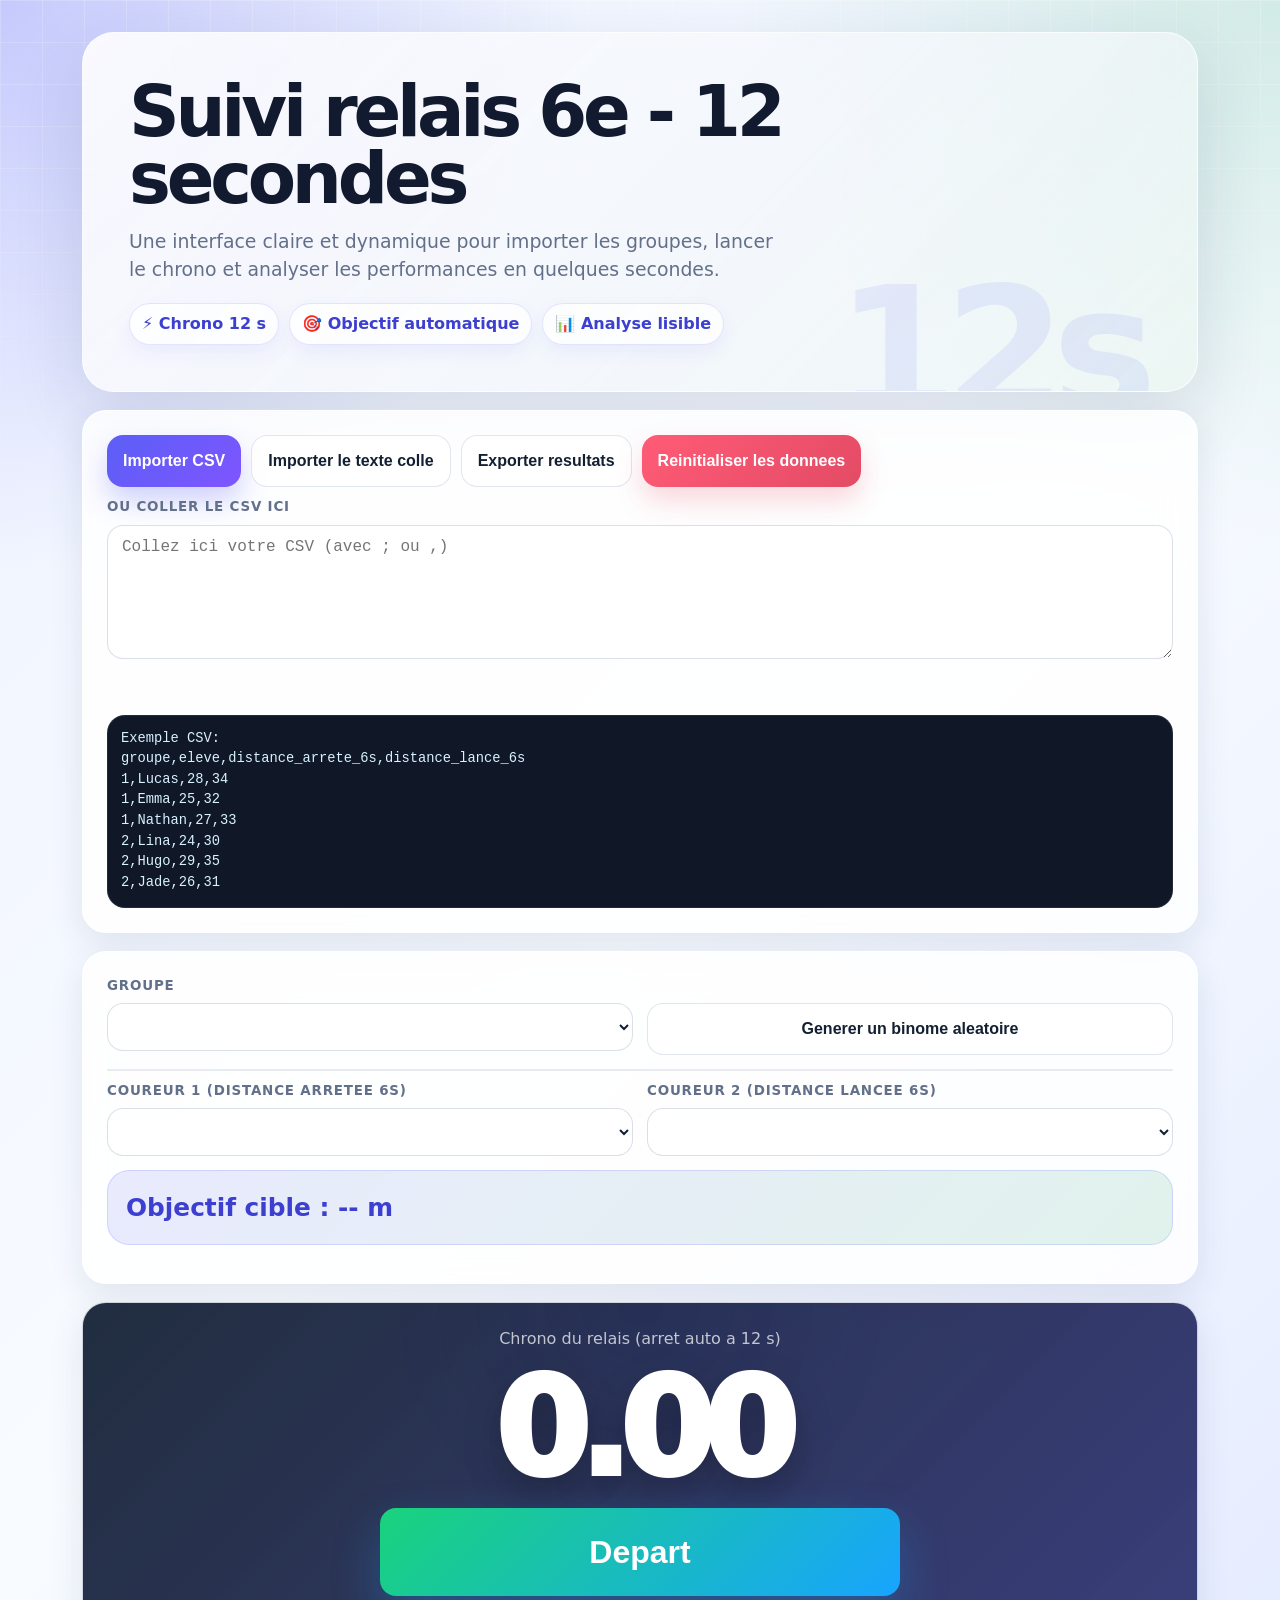
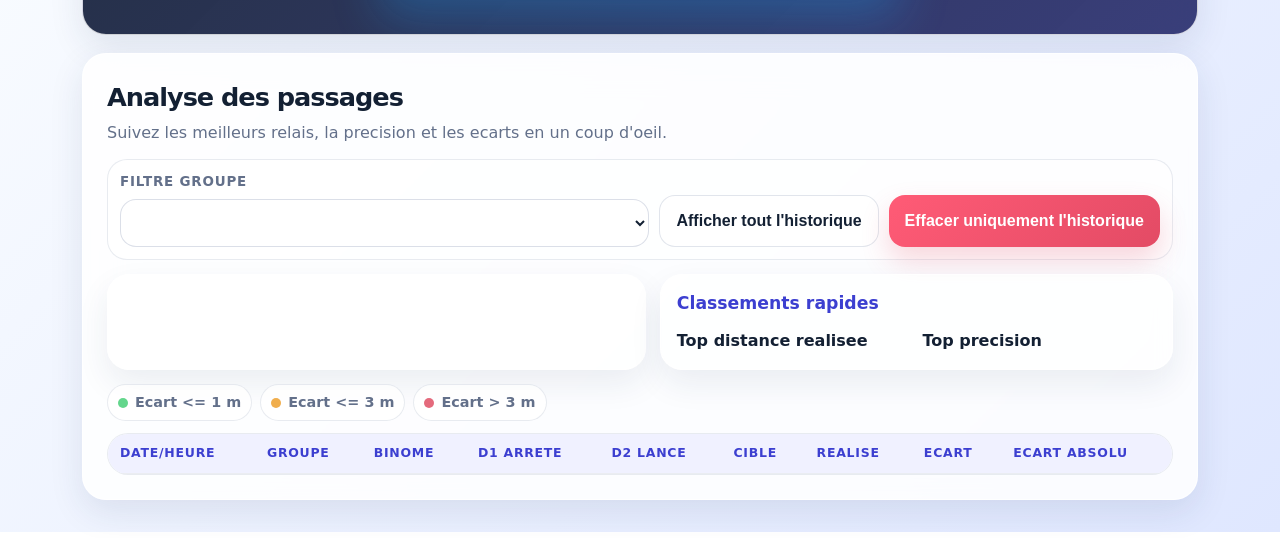
==== commit 0e3e2f2e: "Add PWA support" ====
--- a/index.html
+++ b/index.html
@@ -3,6 +3,13 @@
 <head>
   <meta charset="UTF-8">
   <meta name="viewport" content="width=device-width, initial-scale=1.0">
+  <meta name="theme-color" content="#5b5ff6">
+  <meta name="description" content="Application PWA de suivi des relais 6e sur 12 secondes, utilisable hors connexion apres chargement.">
+  <meta name="apple-mobile-web-app-capable" content="yes">
+  <meta name="apple-mobile-web-app-title" content="Relais 12s">
+  <meta name="apple-mobile-web-app-status-bar-style" content="default">
+  <link rel="manifest" href="manifest.webmanifest">
+  <link rel="icon" type="image/svg+xml" href="icons/icon.svg">
   <title>Suivi relais 6e - 12 secondes</title>
   <style>
     :root {
@@ -1809,7 +1816,18 @@
       });
     }
 
+    function registerServiceWorker() {
+      if (!("serviceWorker" in navigator)) return;
+
+      window.addEventListener("load", () => {
+        navigator.serviceWorker.register("./sw.js").catch((error) => {
+          console.warn("Service worker non enregistre", error);
+        });
+      });
+    }
+
     function init() {
+      registerServiceWorker();
       loadFromStorage();
       loadGitHubSyncConfig();
       wireEvents();
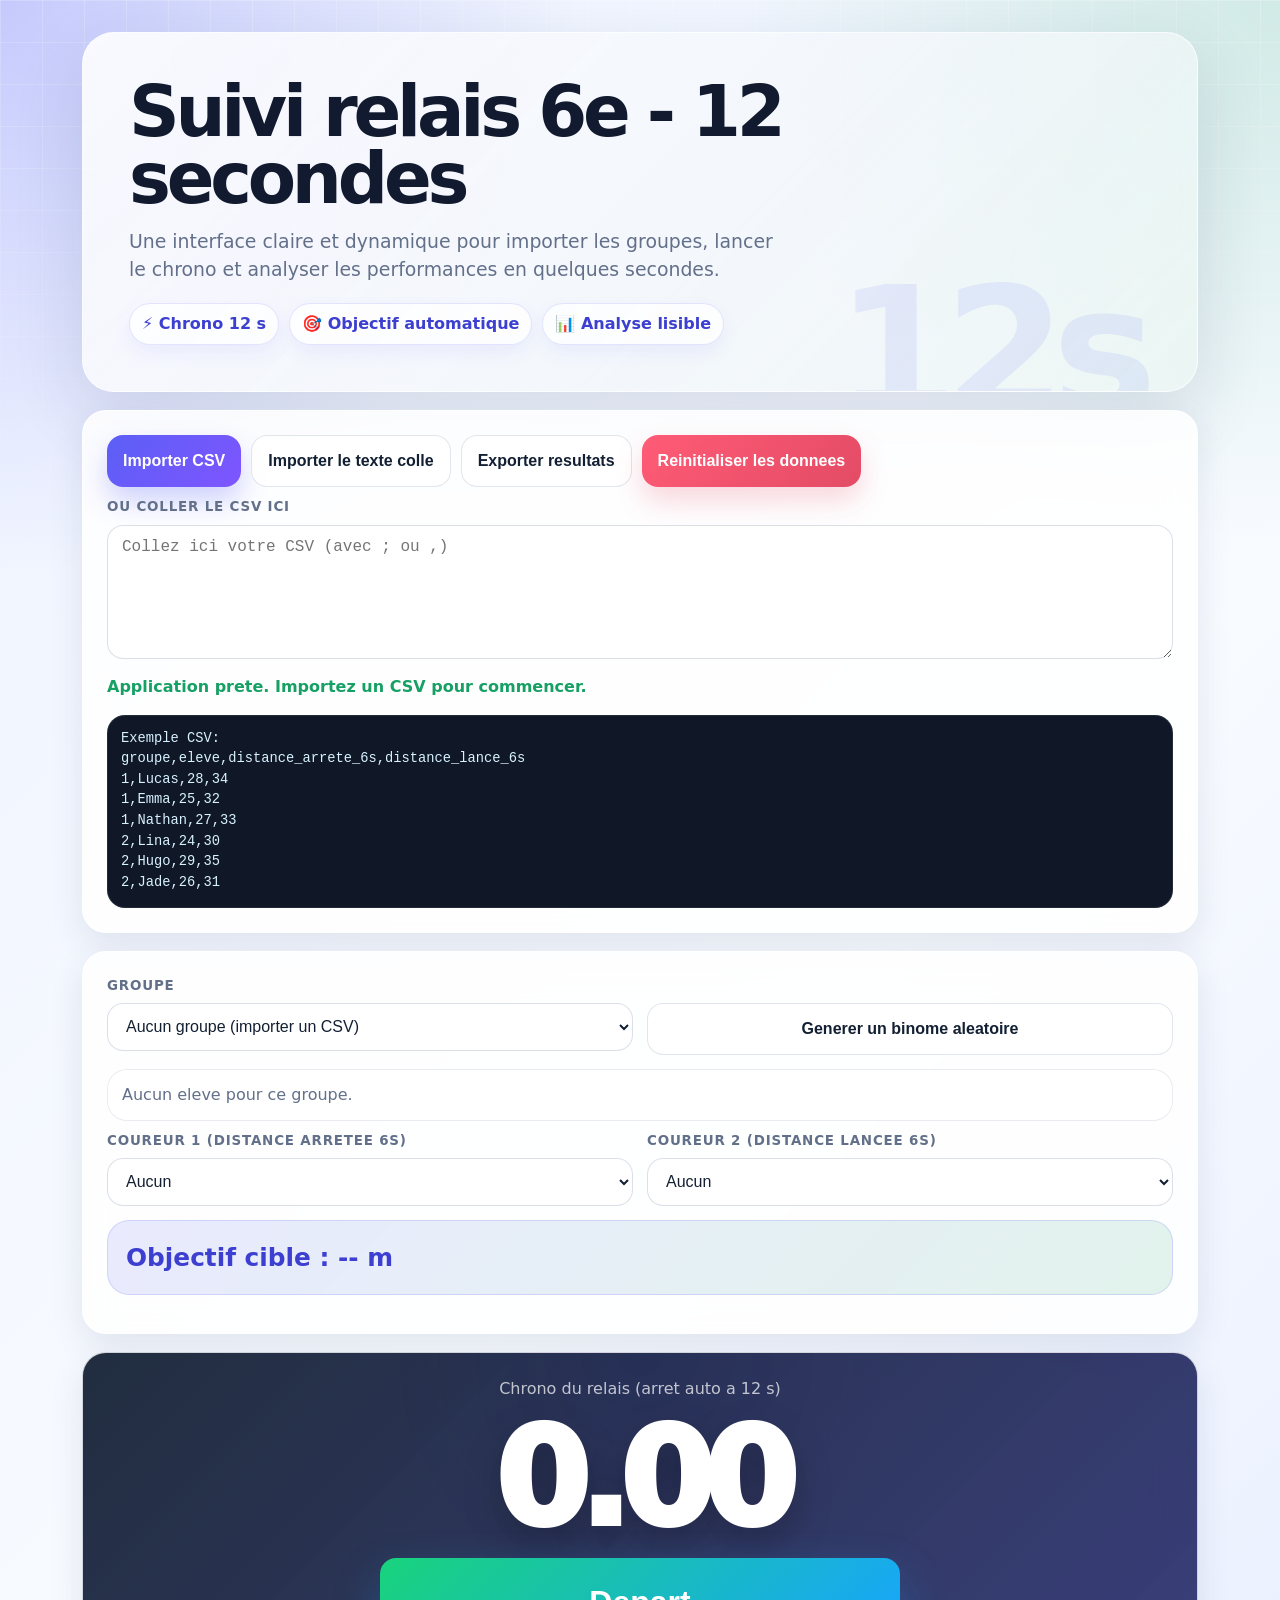
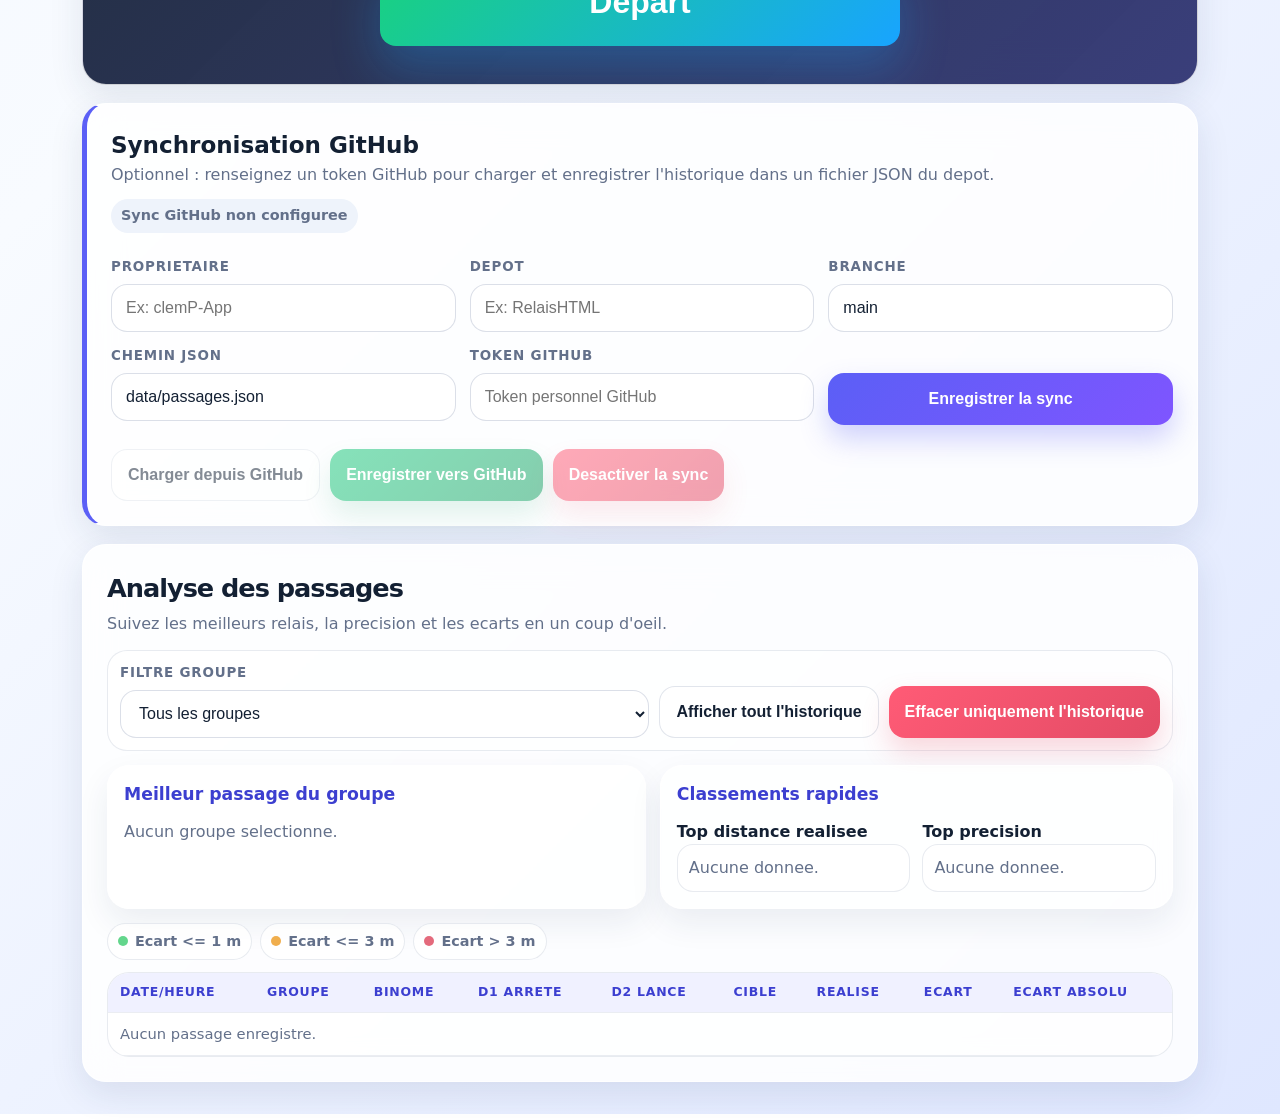
==== commit 70e0830e: "Add PWA support and fix button wiring" ====
--- a/index.html
+++ b/index.html
@@ -756,6 +756,49 @@
       <div class="toolbar">
         <button id="btnNewSameGroup" class="btn-secondary hidden">Nouveau passage avec le meme groupe</button>
         <button id="btnRestartSamePair" class="btn-secondary hidden">Recommencer avec le meme binome</button>
+      </div>
+    </section>
+
+    <section class="card sync-card" aria-labelledby="github-sync-title">
+      <div class="sync-head">
+        <div>
+          <h2 id="github-sync-title">Synchronisation GitHub</h2>
+          <p class="sync-help">Optionnel : renseignez un token GitHub pour charger et enregistrer l'historique dans un fichier JSON du depot.</p>
+        </div>
+        <span id="githubSyncStatus" class="sync-status" aria-live="polite">Sync GitHub non configuree</span>
+      </div>
+
+      <form id="githubSyncForm" class="grid-3" style="margin-top:12px;">
+        <div class="field">
+          <label for="githubOwnerInput">Proprietaire</label>
+          <input id="githubOwnerInput" type="text" autocomplete="off" placeholder="Ex: clemP-App">
+        </div>
+        <div class="field">
+          <label for="githubRepoInput">Depot</label>
+          <input id="githubRepoInput" type="text" autocomplete="off" placeholder="Ex: RelaisHTML">
+        </div>
+        <div class="field">
+          <label for="githubBranchInput">Branche</label>
+          <input id="githubBranchInput" type="text" autocomplete="off" value="main">
+        </div>
+        <div class="field">
+          <label for="githubPathInput">Chemin JSON</label>
+          <input id="githubPathInput" type="text" autocomplete="off" value="data/passages.json">
+        </div>
+        <div class="field">
+          <label for="githubTokenInput">Token GitHub</label>
+          <input id="githubTokenInput" type="password" autocomplete="off" placeholder="Token personnel GitHub">
+        </div>
+        <div class="field">
+          <label>&nbsp;</label>
+          <button type="submit" class="btn-primary">Enregistrer la sync</button>
+        </div>
+      </form>
+
+      <div class="sync-actions" style="margin-top:12px;">
+        <button id="btnPullGithub" type="button" class="btn-secondary">Charger depuis GitHub</button>
+        <button id="btnPushGithub" type="button" class="btn-success">Enregistrer vers GitHub</button>
+        <button id="btnDisableGithubSync" type="button" class="btn-danger">Desactiver la sync</button>
       </div>
     </section>
 
@@ -1001,7 +1044,7 @@
         owner: String(config.owner || "").trim(),
         repo: String(config.repo || "").trim(),
         branch: String(config.branch || "main").trim() || "main",
-        path: String(config.path || DEFAULT_GITHUB_PATH).trim() || DEFAULT_GITHUB_PATH,
+        path: String(config.path || DEFAULT_GITHUB_PATH).trim().replace(/^\/+/, "") || DEFAULT_GITHUB_PATH,
         token: String(config.token || "").trim()
       };
     }
@@ -1026,6 +1069,7 @@
       els.githubSyncStatus.className = "sync-status" + (type ? " " + type : (ready ? " ok" : ""));
       els.btnPullGithub.disabled = githubSyncBusy || !ready;
       els.btnPushGithub.disabled = githubSyncBusy || !ready;
+      els.btnDisableGithubSync.disabled = githubSyncBusy || !githubSyncConfig;
     }
 
     function gitHubApiUrl(config) {
@@ -1207,7 +1251,16 @@
       });
       localStorage.setItem(STORAGE_GITHUB_SYNC_KEY, JSON.stringify(githubSyncConfig));
       hydrateGitHubSyncForm();
+
+      if (!isGitHubSyncReady()) {
+        renderGitHubSyncStatus("Configuration GitHub incomplete", "error");
+        showMessage("Renseigner proprietaire, depot, branche, chemin JSON et token GitHub.", "error");
+        return false;
+      }
+
       renderGitHubSyncStatus("Sync GitHub configuree", "ok");
+      showMessage("Synchronisation GitHub configuree.", "ok");
+      return true;
     }
 
     function disableGitHubSync() {
@@ -1218,7 +1271,7 @@
     }
 
     async function loadPublicPassagesFromGitHub() {
-      const publicPath = (githubSyncConfig && githubSyncConfig.path) || DEFAULT_GITHUB_PATH;
+      const publicPath = normalizeGitHubConfig(githubSyncConfig || {}).path || DEFAULT_GITHUB_PATH;
       const publicUrl = publicPath + (publicPath.includes("?") ? "&" : "?") + "t=" + Date.now();
       try {
         const response = await fetch(publicUrl, { cache: "no-store" });
@@ -1239,18 +1292,6 @@
       }
     }
 
-    function createPassageId(p) {
-      const seed = [
-        p.date_heure || new Date().toISOString(), p.groupe || "", p.coureur_1 || "", p.coureur_2 || "",
-        p.distance_realisee || "", Math.random().toString(36).slice(2)
-      ].join("|");
-      let hash = 0;
-      for (let i = 0; i < seed.length; i += 1) {
-        hash = ((hash << 5) - hash + seed.charCodeAt(i)) | 0;
-      }
-      return "passage_" + Date.now().toString(36) + "_" + Math.abs(hash).toString(36);
-    }
-
     function renderGroups() {
       groups = [...new Set(students.map((s) => s.groupe))].sort((a, b) =>
         String(a).localeCompare(String(b), "fr", { numeric: true, sensitivity: "base" })
@@ -1289,7 +1330,7 @@
           const row = document.createElement("div");
           row.className = "student-row";
           row.innerHTML =
-            "<strong>" + s.eleve + "</strong>" +
+            "<strong>" + escapeHtml(s.eleve) + "</strong>" +
             "<span>6s arrete: " + formatNumber(s.distance_arrete_6s) + " m</span>" +
             "<span>6s lance: " + formatNumber(s.distance_lance_6s) + " m</span>";
           els.studentsList.appendChild(row);
@@ -1738,6 +1779,27 @@
       els.btnExport.addEventListener("click", exportResultsCSV);
       els.btnResetData.addEventListener("click", resetData);
 
+      els.githubSyncForm.addEventListener("submit", (e) => {
+        e.preventDefault();
+        saveGitHubSyncConfig();
+      });
+
+      els.btnPullGithub.addEventListener("click", () => {
+        if (saveGitHubSyncConfig()) {
+          pullPassagesFromGitHub({ pushAfterPull: false });
+        }
+      });
+
+      els.btnPushGithub.addEventListener("click", () => {
+        if (saveGitHubSyncConfig()) {
+          pushPassagesToGitHub();
+        }
+      });
+
+      els.btnDisableGithubSync.addEventListener("click", () => {
+        disableGitHubSync();
+        showMessage("Synchronisation GitHub desactivee.", "ok");
+      });
 
       els.groupSelect.addEventListener("change", () => {
         renderStudents();
@@ -1756,7 +1818,10 @@
       els.btnRandomPair.addEventListener("click", () => {
         const g = els.groupSelect.value;
         const list = students.filter((s) => s.groupe === g);
-        if (list.length < 2) return;
+        if (list.length < 2) {
+          showMessage("Au moins 2 eleves sont necessaires pour generer un binome.", "error");
+          return;
+        }
         const i = Math.floor(Math.random() * list.length);
         let j = Math.floor(Math.random() * list.length);
         while (j === i) j = Math.floor(Math.random() * list.length);
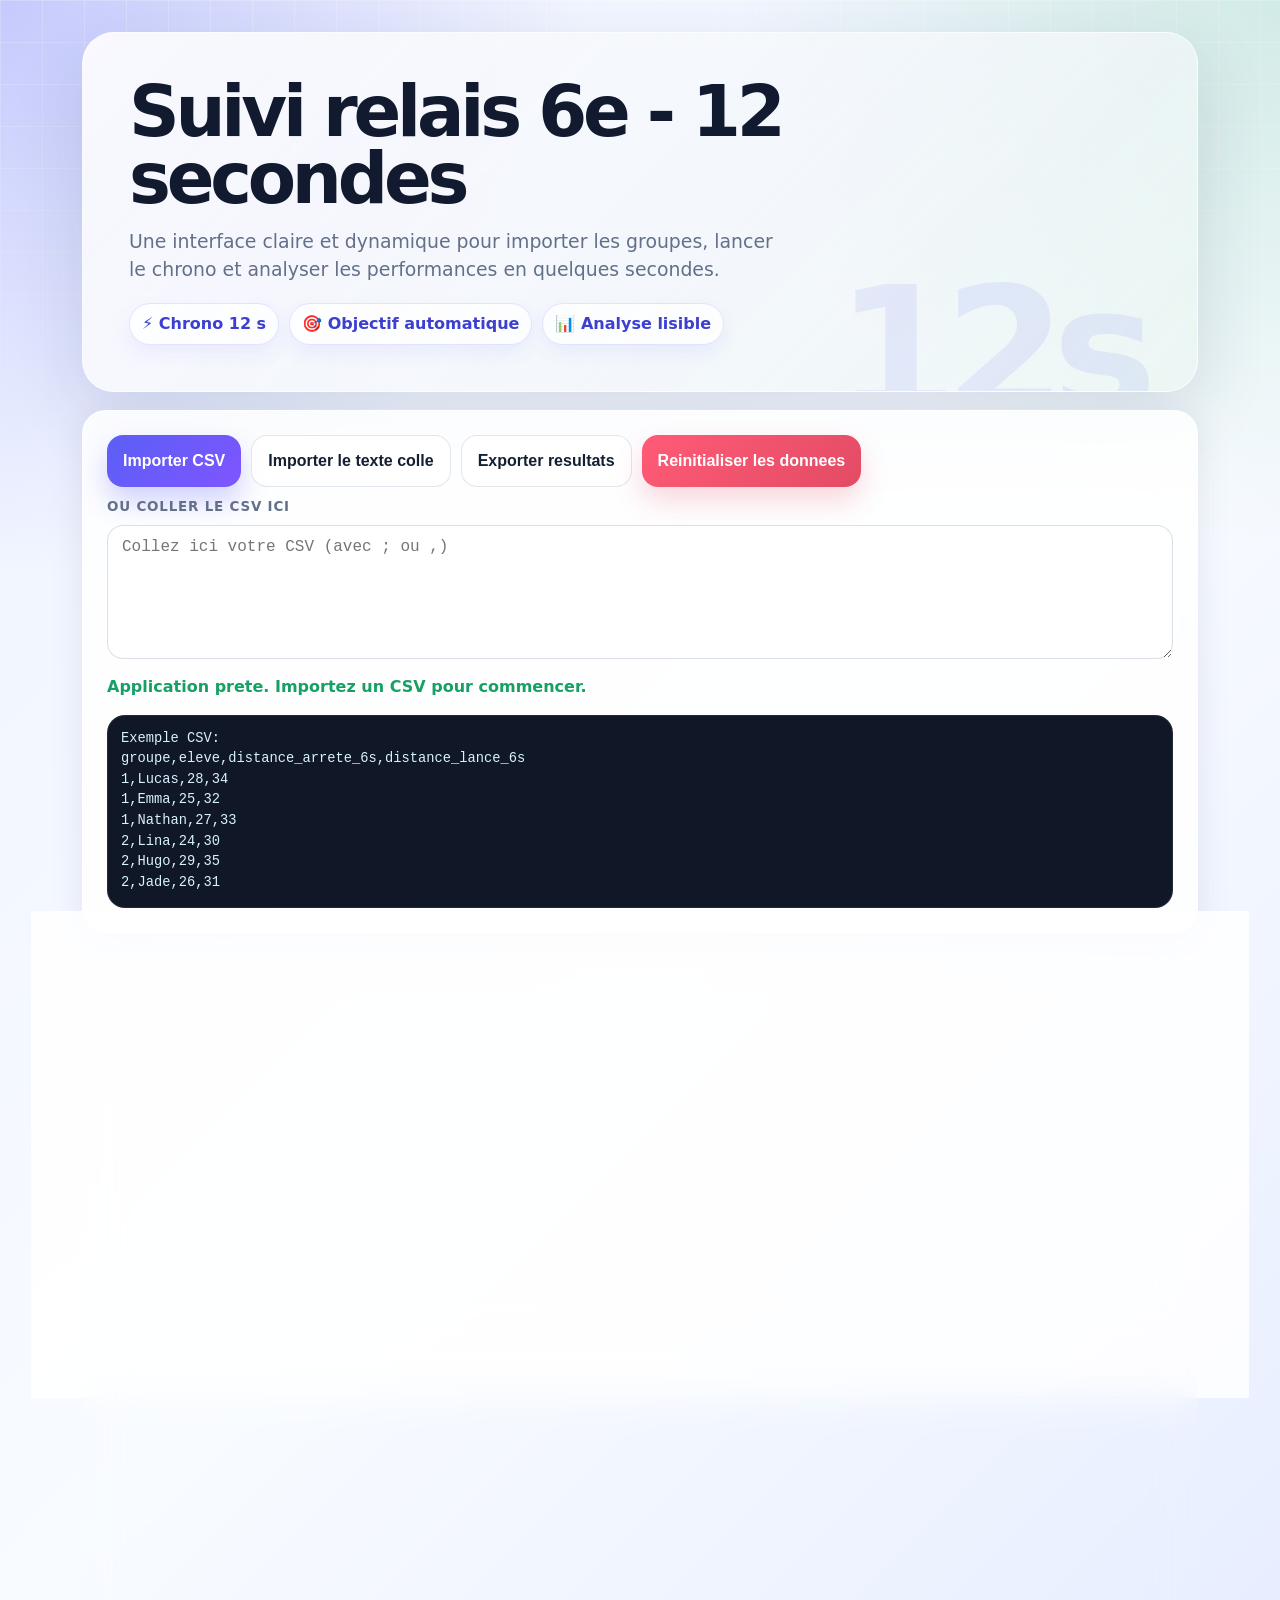
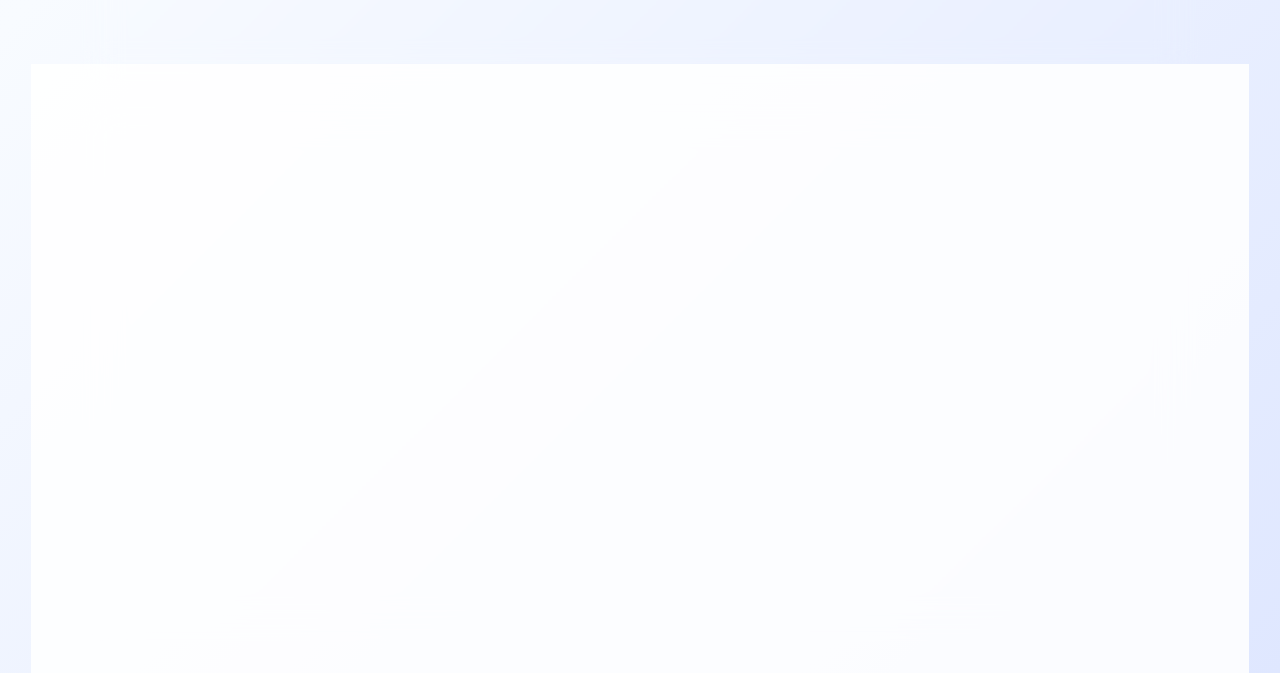
==== commit 2b52fe1f: "Add PWA support without GitHub sync" ====
--- a/index.html
+++ b/index.html
@@ -347,53 +347,6 @@
       color: var(--muted);
     }
 
-    .sync-card {
-      display: grid;
-      gap: 12px;
-      border-left: 5px solid var(--primary);
-    }
-
-    .sync-head {
-      display: flex;
-      justify-content: space-between;
-      align-items: flex-start;
-      gap: 12px;
-      flex-wrap: wrap;
-    }
-
-    .sync-head h2 {
-      margin: 0;
-      font-size: clamp(1.15rem, 1.8vw, 1.45rem);
-    }
-
-    .sync-status {
-      display: inline-flex;
-      align-items: center;
-      justify-content: center;
-      min-height: 34px;
-      border-radius: 999px;
-      padding: 6px 10px;
-      background: #eef3fb;
-      color: var(--muted);
-      font-weight: 800;
-      font-size: 0.9rem;
-    }
-
-    .sync-status.ok { background: #e3f6e9; color: var(--success); }
-    .sync-status.error { background: #fde8eb; color: var(--danger); }
-    .sync-status.pending { background: #fff3df; color: var(--warning); }
-
-    .sync-help {
-      margin: 0;
-      color: var(--muted);
-    }
-
-    .sync-actions {
-      display: flex;
-      flex-wrap: wrap;
-      gap: 10px;
-    }
-
     .history-section {
       overflow: hidden;
     }
@@ -759,49 +712,6 @@
       </div>
     </section>
 
-    <section class="card sync-card" aria-labelledby="github-sync-title">
-      <div class="sync-head">
-        <div>
-          <h2 id="github-sync-title">Synchronisation GitHub</h2>
-          <p class="sync-help">Optionnel : renseignez un token GitHub pour charger et enregistrer l'historique dans un fichier JSON du depot.</p>
-        </div>
-        <span id="githubSyncStatus" class="sync-status" aria-live="polite">Sync GitHub non configuree</span>
-      </div>
-
-      <form id="githubSyncForm" class="grid-3" style="margin-top:12px;">
-        <div class="field">
-          <label for="githubOwnerInput">Proprietaire</label>
-          <input id="githubOwnerInput" type="text" autocomplete="off" placeholder="Ex: clemP-App">
-        </div>
-        <div class="field">
-          <label for="githubRepoInput">Depot</label>
-          <input id="githubRepoInput" type="text" autocomplete="off" placeholder="Ex: RelaisHTML">
-        </div>
-        <div class="field">
-          <label for="githubBranchInput">Branche</label>
-          <input id="githubBranchInput" type="text" autocomplete="off" value="main">
-        </div>
-        <div class="field">
-          <label for="githubPathInput">Chemin JSON</label>
-          <input id="githubPathInput" type="text" autocomplete="off" value="data/passages.json">
-        </div>
-        <div class="field">
-          <label for="githubTokenInput">Token GitHub</label>
-          <input id="githubTokenInput" type="password" autocomplete="off" placeholder="Token personnel GitHub">
-        </div>
-        <div class="field">
-          <label>&nbsp;</label>
-          <button type="submit" class="btn-primary">Enregistrer la sync</button>
-        </div>
-      </form>
-
-      <div class="sync-actions" style="margin-top:12px;">
-        <button id="btnPullGithub" type="button" class="btn-secondary">Charger depuis GitHub</button>
-        <button id="btnPushGithub" type="button" class="btn-success">Enregistrer vers GitHub</button>
-        <button id="btnDisableGithubSync" type="button" class="btn-danger">Desactiver la sync</button>
-      </div>
-    </section>
-
     <section class="card history-section">
       <div class="section-head">
         <div>
@@ -866,9 +776,6 @@
   <script>
     const STORAGE_STUDENTS_KEY = "relais6e_eleves";
     const STORAGE_PASSAGES_KEY = "relais6e_passages";
-    const STORAGE_GITHUB_SYNC_KEY = "relais6e_github_sync";
-    const DEFAULT_GITHUB_PATH = "data/passages.json";
-
     let students = [];
     let passages = [];
     let groups = [];
@@ -877,10 +784,6 @@
     let running = false;
     let currentTarget = null;
     let lastPair = null;
-    let githubSyncConfig = null;
-    let githubSyncBusy = false;
-    let githubSyncQueued = false;
-    let githubSyncOverwriteQueued = false;
 
     const els = {
       btnImport: document.getElementById("btnImport"),
@@ -911,17 +814,7 @@
       historyBody: document.getElementById("historyBody"),
       rankDistance: document.getElementById("rankDistance"),
       rankPrecision: document.getElementById("rankPrecision"),
-      bestGroupCard: document.getElementById("bestGroupCard"),
-      githubSyncStatus: document.getElementById("githubSyncStatus"),
-      githubSyncForm: document.getElementById("githubSyncForm"),
-      githubOwnerInput: document.getElementById("githubOwnerInput"),
-      githubRepoInput: document.getElementById("githubRepoInput"),
-      githubBranchInput: document.getElementById("githubBranchInput"),
-      githubPathInput: document.getElementById("githubPathInput"),
-      githubTokenInput: document.getElementById("githubTokenInput"),
-      btnPullGithub: document.getElementById("btnPullGithub"),
-      btnPushGithub: document.getElementById("btnPushGithub"),
-      btnDisableGithubSync: document.getElementById("btnDisableGithubSync")
+      bestGroupCard: document.getElementById("bestGroupCard")
     };
 
     function showMessage(text, type) {
@@ -1006,157 +899,8 @@
       localStorage.setItem(STORAGE_STUDENTS_KEY, JSON.stringify(students));
     }
 
-    function savePassages(options) {
+    function savePassages() {
       localStorage.setItem(STORAGE_PASSAGES_KEY, JSON.stringify(passages));
-      if (!options || options.sync !== false) {
-        queueGitHubSync(options && options.overwrite === true);
-      }
-    }
-
-    function loadGitHubSyncConfig() {
-      try {
-        githubSyncConfig = JSON.parse(localStorage.getItem(STORAGE_GITHUB_SYNC_KEY) || "null");
-      } catch (e) {
-        githubSyncConfig = null;
-      }
-      if (!githubSyncConfig || typeof githubSyncConfig !== "object") {
-        githubSyncConfig = guessGitHubConfig();
-      }
-      hydrateGitHubSyncForm();
-      renderGitHubSyncStatus();
-    }
-
-    function guessGitHubConfig() {
-      const host = window.location.hostname;
-      const parts = window.location.pathname.split("/").filter(Boolean);
-      if (!host.endsWith("github.io") || !parts.length) return null;
-      return {
-        owner: host.replace(".github.io", ""),
-        repo: parts[0],
-        branch: "main",
-        path: DEFAULT_GITHUB_PATH,
-        token: ""
-      };
-    }
-
-    function normalizeGitHubConfig(config) {
-      return {
-        owner: String(config.owner || "").trim(),
-        repo: String(config.repo || "").trim(),
-        branch: String(config.branch || "main").trim() || "main",
-        path: String(config.path || DEFAULT_GITHUB_PATH).trim().replace(/^\/+/, "") || DEFAULT_GITHUB_PATH,
-        token: String(config.token || "").trim()
-      };
-    }
-
-    function isGitHubSyncReady() {
-      return !!(githubSyncConfig && githubSyncConfig.owner && githubSyncConfig.repo && githubSyncConfig.branch && githubSyncConfig.path && githubSyncConfig.token);
-    }
-
-    function hydrateGitHubSyncForm() {
-      const config = githubSyncConfig || {};
-      els.githubOwnerInput.value = config.owner || "";
-      els.githubRepoInput.value = config.repo || "";
-      els.githubBranchInput.value = config.branch || "main";
-      els.githubPathInput.value = config.path || DEFAULT_GITHUB_PATH;
-      els.githubTokenInput.value = config.token || "";
-    }
-
-    function renderGitHubSyncStatus(text, type) {
-      if (!els.githubSyncStatus) return;
-      const ready = isGitHubSyncReady();
-      els.githubSyncStatus.textContent = text || (ready ? "Sync GitHub active" : "Sync GitHub non configuree");
-      els.githubSyncStatus.className = "sync-status" + (type ? " " + type : (ready ? " ok" : ""));
-      els.btnPullGithub.disabled = githubSyncBusy || !ready;
-      els.btnPushGithub.disabled = githubSyncBusy || !ready;
-      els.btnDisableGithubSync.disabled = githubSyncBusy || !githubSyncConfig;
-    }
-
-    function gitHubApiUrl(config) {
-      return "https://api.github.com/repos/" + encodeURIComponent(config.owner) + "/" +
-        encodeURIComponent(config.repo) + "/contents/" + config.path.split("/").map(encodeURIComponent).join("/") +
-        "?ref=" + encodeURIComponent(config.branch);
-    }
-
-    function encodeBase64Utf8(value) {
-      return btoa(unescape(encodeURIComponent(value)));
-    }
-
-    function decodeBase64Utf8(value) {
-      return decodeURIComponent(escape(atob(String(value || "").replace(/\s/g, ""))));
-    }
-
-    async function requestGitHubFile() {
-      const config = normalizeGitHubConfig(githubSyncConfig || {});
-      const response = await fetch(gitHubApiUrl(config), {
-        headers: {
-          Accept: "application/vnd.github+json",
-          Authorization: "Bearer " + config.token,
-          "X-GitHub-Api-Version": "2022-11-28"
-        }
-      });
-      if (response.status === 404) return { exists: false, sha: null, passages: [] };
-      if (!response.ok) throw new Error("GitHub lecture impossible (" + response.status + ").");
-      const data = await response.json();
-      const parsed = JSON.parse(decodeBase64Utf8(data.content || "e30="));
-      const remotePassages = Array.isArray(parsed) ? parsed : (Array.isArray(parsed.passages) ? parsed.passages : []);
-      return { exists: true, sha: data.sha, passages: remotePassages };
-    }
-
-    async function writeGitHubFile(remoteSha, nextPassages) {
-      const config = normalizeGitHubConfig(githubSyncConfig || {});
-      const body = {
-        message: "Enregistre les performances relais",
-        content: encodeBase64Utf8(JSON.stringify({ passages: nextPassages }, null, 2) + "\n"),
-        branch: config.branch
-      };
-      if (remoteSha) body.sha = remoteSha;
-
-      const response = await fetch(gitHubApiUrl(config).replace(/\?ref=.*/, ""), {
-        method: "PUT",
-        headers: {
-          Accept: "application/vnd.github+json",
-          Authorization: "Bearer " + config.token,
-          "Content-Type": "application/json",
-          "X-GitHub-Api-Version": "2022-11-28"
-        },
-        body: JSON.stringify(body)
-      });
-      if (!response.ok) throw new Error("GitHub ecriture impossible (" + response.status + ").");
-    }
-
-    function passageKey(p) {
-      if (p.id) return "id:" + p.id;
-      return [
-        p.date_heure, p.groupe, p.coureur_1, p.coureur_2,
-        p.distance_realisee, p.cible, p.ecart_absolu
-      ].join("|");
-    }
-
-    function normalizePassage(p) {
-      return {
-        id: p.id || createPassageId(p),
-        date_heure: p.date_heure,
-        groupe: p.groupe,
-        coureur_1: p.coureur_1,
-        coureur_2: p.coureur_2,
-        distance_arrete_c1: Number(p.distance_arrete_c1),
-        distance_lance_c2: Number(p.distance_lance_c2),
-        cible: Number(p.cible),
-        distance_realisee: Number(p.distance_realisee),
-        ecart: Number(p.ecart),
-        ecart_absolu: Number(p.ecart_absolu)
-      };
-    }
-
-    function mergePassages(localPassages, remotePassages) {
-      const map = new Map();
-      [...remotePassages, ...localPassages].forEach((p) => {
-        if (!p || !p.date_heure) return;
-        const normalized = normalizePassage(p);
-        map.set(passageKey(normalized), normalized);
-      });
-      return [...map.values()].sort((a, b) => new Date(b.date_heure) - new Date(a.date_heure));
     }
 
     function createPassageId(p) {
@@ -1169,127 +913,6 @@
         hash = ((hash << 5) - hash + seed.charCodeAt(i)) | 0;
       }
       return "passage_" + Date.now().toString(36) + "_" + Math.abs(hash).toString(36);
-    }
-
-    async function pullPassagesFromGitHub(options) {
-      if (!isGitHubSyncReady()) return;
-      githubSyncBusy = true;
-      renderGitHubSyncStatus("Lecture GitHub...", "pending");
-      try {
-        const remote = await requestGitHubFile();
-        passages = mergePassages(passages, remote.passages);
-        savePassages({ sync: false });
-        renderGroups();
-        renderHistory();
-        renderBestGroupCard();
-        renderGitHubSyncStatus("Performances chargees depuis GitHub", "ok");
-        if (!options || options.pushAfterPull !== false) {
-          await pushPassagesToGitHub({ alreadyPulled: true, remoteSha: remote.sha });
-        }
-      } catch (err) {
-        renderGitHubSyncStatus("Erreur sync GitHub", "error");
-        showMessage(err.message, "error");
-      } finally {
-        githubSyncBusy = false;
-        renderGitHubSyncStatus();
-      }
-    }
-
-    async function pushPassagesToGitHub(options) {
-      if (!isGitHubSyncReady()) return;
-      if (githubSyncBusy && (!options || !options.alreadyPulled)) {
-        githubSyncQueued = true;
-        githubSyncOverwriteQueued = githubSyncOverwriteQueued || !!(options && options.overwrite);
-        return;
-      }
-      githubSyncBusy = true;
-      renderGitHubSyncStatus("Envoi GitHub...", "pending");
-      try {
-        const remote = options && options.alreadyPulled ? { sha: options.remoteSha, passages: passages } : await requestGitHubFile();
-        const shouldOverwrite = options && options.overwrite === true;
-        const merged = shouldOverwrite || (options && options.alreadyPulled) ? passages : mergePassages(passages, remote.passages);
-        await writeGitHubFile(remote.sha, merged);
-        passages = merged;
-        savePassages({ sync: false });
-        renderHistory();
-        renderBestGroupCard();
-        renderGitHubSyncStatus("Performances enregistrees sur GitHub", "ok");
-      } catch (err) {
-        renderGitHubSyncStatus("Erreur sync GitHub", "error");
-        showMessage(err.message, "error");
-      } finally {
-        githubSyncBusy = false;
-        if (githubSyncQueued) {
-          const shouldOverwrite = githubSyncOverwriteQueued;
-          githubSyncQueued = false;
-          githubSyncOverwriteQueued = false;
-          queueGitHubSync(shouldOverwrite);
-        } else {
-          renderGitHubSyncStatus();
-        }
-      }
-    }
-
-    function queueGitHubSync(overwrite) {
-      if (!isGitHubSyncReady()) return;
-      githubSyncOverwriteQueued = githubSyncOverwriteQueued || overwrite === true;
-      window.clearTimeout(queueGitHubSync.timeoutId);
-      queueGitHubSync.timeoutId = window.setTimeout(() => {
-        const shouldOverwrite = githubSyncOverwriteQueued;
-        githubSyncOverwriteQueued = false;
-        pushPassagesToGitHub({ overwrite: shouldOverwrite });
-      }, 600);
-    }
-
-    function saveGitHubSyncConfig() {
-      githubSyncConfig = normalizeGitHubConfig({
-        owner: els.githubOwnerInput.value,
-        repo: els.githubRepoInput.value,
-        branch: els.githubBranchInput.value,
-        path: els.githubPathInput.value,
-        token: els.githubTokenInput.value
-      });
-      localStorage.setItem(STORAGE_GITHUB_SYNC_KEY, JSON.stringify(githubSyncConfig));
-      hydrateGitHubSyncForm();
-
-      if (!isGitHubSyncReady()) {
-        renderGitHubSyncStatus("Configuration GitHub incomplete", "error");
-        showMessage("Renseigner proprietaire, depot, branche, chemin JSON et token GitHub.", "error");
-        return false;
-      }
-
-      renderGitHubSyncStatus("Sync GitHub configuree", "ok");
-      showMessage("Synchronisation GitHub configuree.", "ok");
-      return true;
-    }
-
-    function disableGitHubSync() {
-      githubSyncConfig = null;
-      localStorage.removeItem(STORAGE_GITHUB_SYNC_KEY);
-      hydrateGitHubSyncForm();
-      renderGitHubSyncStatus("Sync GitHub desactivee", "pending");
-    }
-
-    async function loadPublicPassagesFromGitHub() {
-      const publicPath = normalizeGitHubConfig(githubSyncConfig || {}).path || DEFAULT_GITHUB_PATH;
-      const publicUrl = publicPath + (publicPath.includes("?") ? "&" : "?") + "t=" + Date.now();
-      try {
-        const response = await fetch(publicUrl, { cache: "no-store" });
-        if (!response.ok) return;
-        const data = await response.json();
-        const publicPassages = Array.isArray(data) ? data : (Array.isArray(data.passages) ? data.passages : []);
-        if (!publicPassages.length) return;
-        passages = mergePassages(passages, publicPassages);
-        savePassages({ sync: false });
-        renderGroups();
-        renderHistory();
-        renderBestGroupCard();
-        if (!isGitHubSyncReady()) {
-          renderGitHubSyncStatus("Performances publiques chargees", "ok");
-        }
-      } catch (e) {
-        // Lecture publique facultative : l'application reste utilisable hors ligne ou en local.
-      }
     }
 
     function renderGroups() {
@@ -1706,7 +1329,7 @@
       students = [];
       passages = [];
       saveStudents();
-      savePassages({ overwrite: true });
+      savePassages();
       els.timerDisplay.textContent = "0.00";
       els.distanceForm.classList.add("hidden");
       els.attemptSummary.classList.add("hidden");
@@ -1779,28 +1402,6 @@
       els.btnExport.addEventListener("click", exportResultsCSV);
       els.btnResetData.addEventListener("click", resetData);
 
-      els.githubSyncForm.addEventListener("submit", (e) => {
-        e.preventDefault();
-        saveGitHubSyncConfig();
-      });
-
-      els.btnPullGithub.addEventListener("click", () => {
-        if (saveGitHubSyncConfig()) {
-          pullPassagesFromGitHub({ pushAfterPull: false });
-        }
-      });
-
-      els.btnPushGithub.addEventListener("click", () => {
-        if (saveGitHubSyncConfig()) {
-          pushPassagesToGitHub();
-        }
-      });
-
-      els.btnDisableGithubSync.addEventListener("click", () => {
-        disableGitHubSync();
-        showMessage("Synchronisation GitHub desactivee.", "ok");
-      });
-
       els.groupSelect.addEventListener("change", () => {
         renderStudents();
       });
@@ -1874,7 +1475,7 @@
         const ok = window.confirm("Effacer uniquement l'historique des passages ?");
         if (!ok) return;
         passages = [];
-        savePassages({ overwrite: true });
+        savePassages();
         renderHistory();
         renderBestGroupCard();
         showMessage("Historique efface.", "ok");
@@ -1894,15 +1495,10 @@
     function init() {
       registerServiceWorker();
       loadFromStorage();
-      loadGitHubSyncConfig();
       wireEvents();
       renderGroups();
       renderHistory();
       showMessage("Application prete. Importez un CSV pour commencer.", "ok");
-      loadPublicPassagesFromGitHub();
-      if (isGitHubSyncReady()) {
-        pullPassagesFromGitHub({ pushAfterPull: false });
-      }
     }
 
     init();
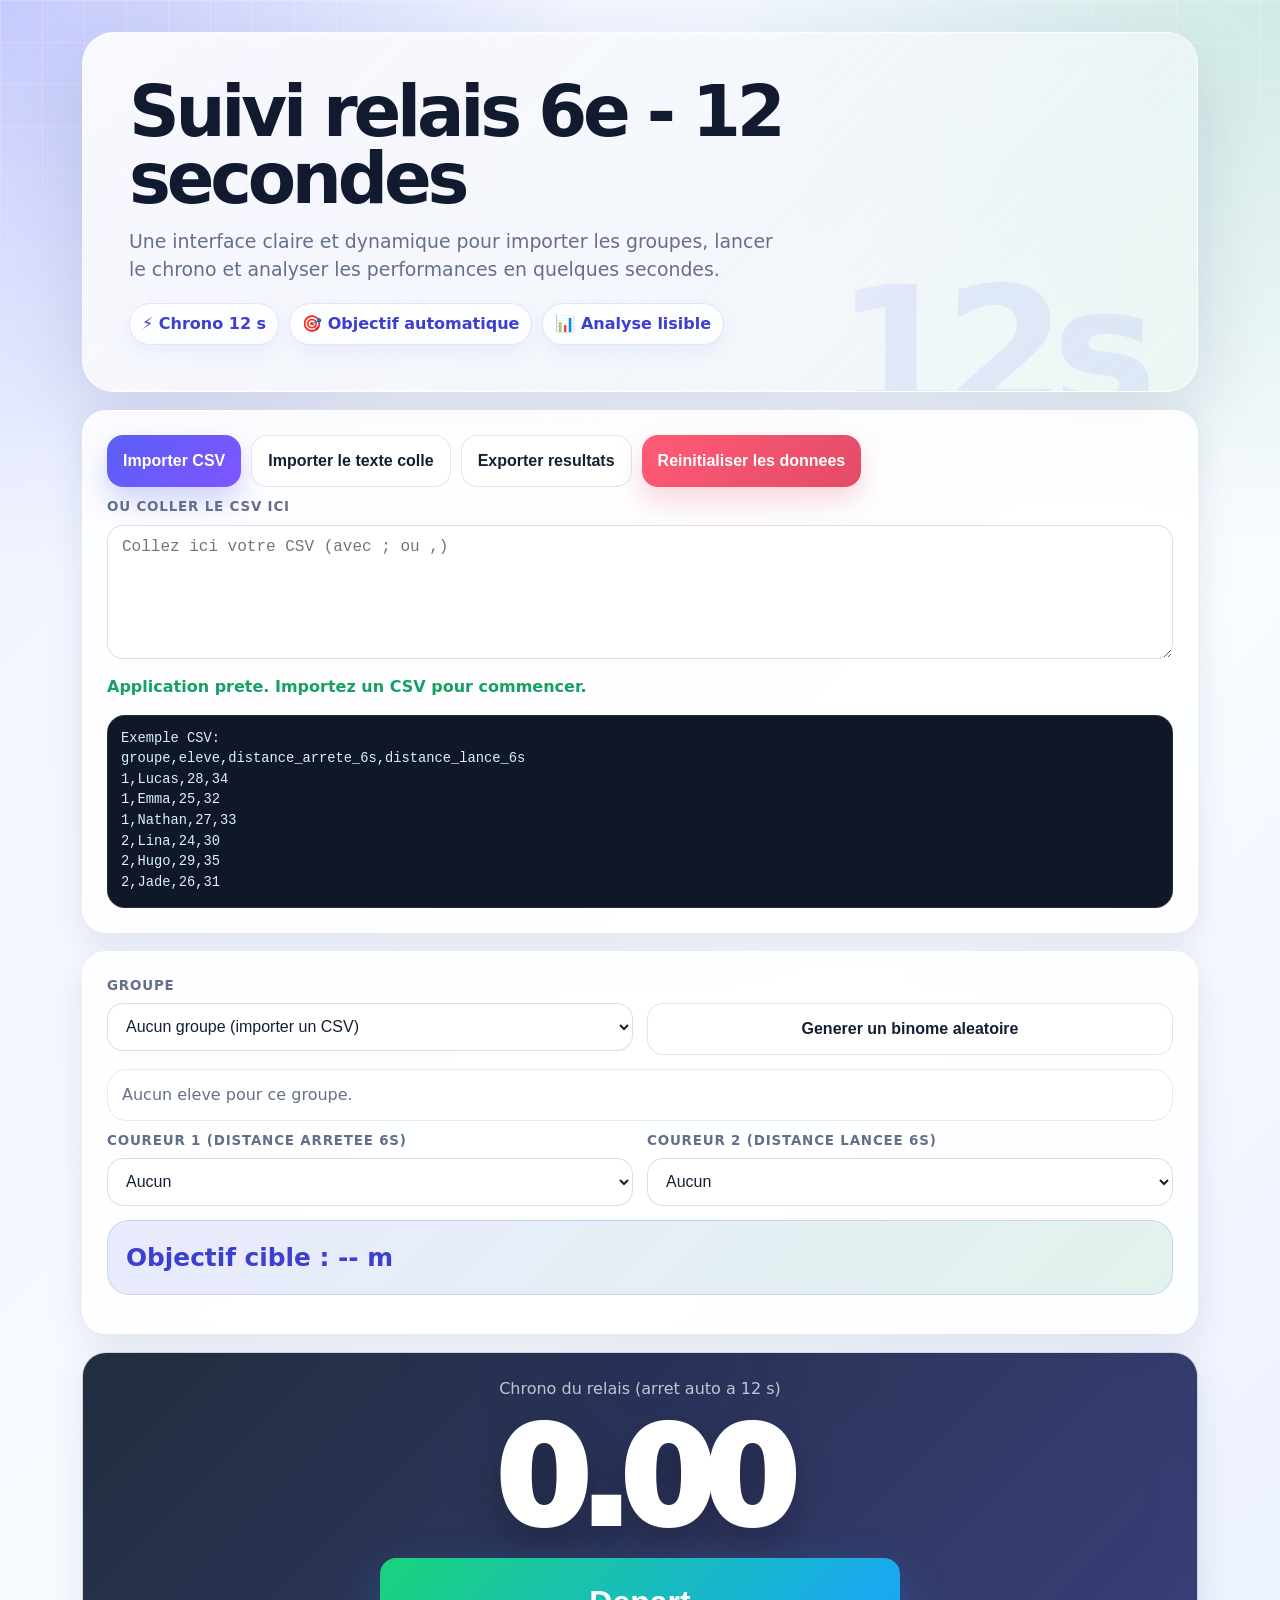
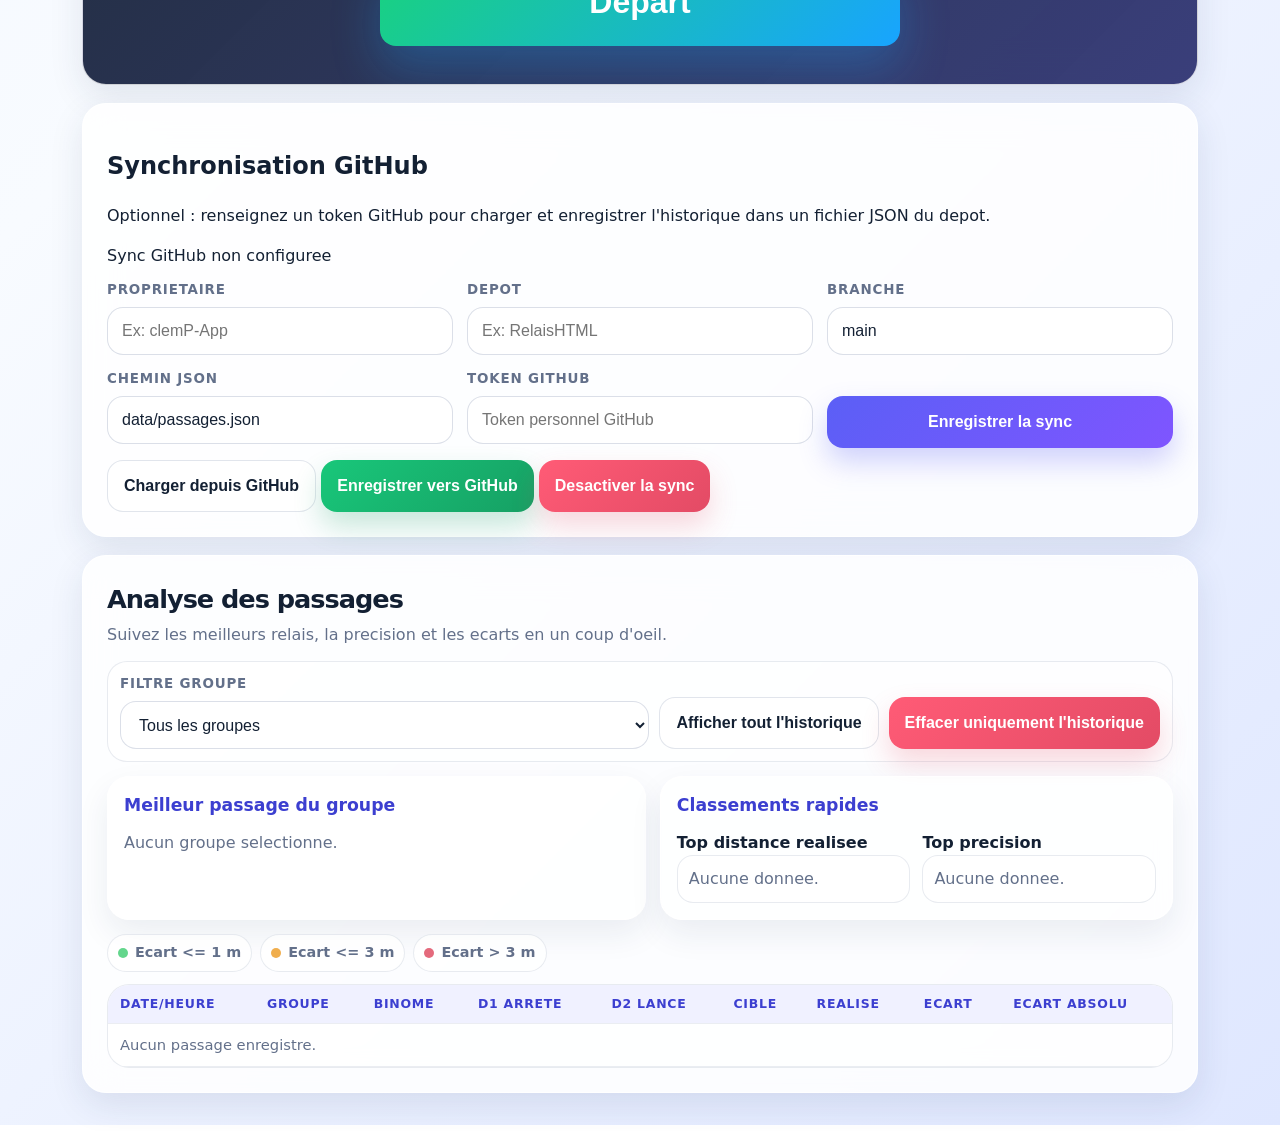
==== commit b4621350: "Merge branch 'main' into codex/transforme-en-pwa-ncdxxb" ====
--- a/index.html
+++ b/index.html
@@ -712,6 +712,49 @@
       </div>
     </section>
 
+    <section class="card sync-card" aria-labelledby="github-sync-title">
+      <div class="sync-head">
+        <div>
+          <h2 id="github-sync-title">Synchronisation GitHub</h2>
+          <p class="sync-help">Optionnel : renseignez un token GitHub pour charger et enregistrer l'historique dans un fichier JSON du depot.</p>
+        </div>
+        <span id="githubSyncStatus" class="sync-status" aria-live="polite">Sync GitHub non configuree</span>
+      </div>
+
+      <form id="githubSyncForm" class="grid-3" style="margin-top:12px;">
+        <div class="field">
+          <label for="githubOwnerInput">Proprietaire</label>
+          <input id="githubOwnerInput" type="text" autocomplete="off" placeholder="Ex: clemP-App">
+        </div>
+        <div class="field">
+          <label for="githubRepoInput">Depot</label>
+          <input id="githubRepoInput" type="text" autocomplete="off" placeholder="Ex: RelaisHTML">
+        </div>
+        <div class="field">
+          <label for="githubBranchInput">Branche</label>
+          <input id="githubBranchInput" type="text" autocomplete="off" value="main">
+        </div>
+        <div class="field">
+          <label for="githubPathInput">Chemin JSON</label>
+          <input id="githubPathInput" type="text" autocomplete="off" value="data/passages.json">
+        </div>
+        <div class="field">
+          <label for="githubTokenInput">Token GitHub</label>
+          <input id="githubTokenInput" type="password" autocomplete="off" placeholder="Token personnel GitHub">
+        </div>
+        <div class="field">
+          <label>&nbsp;</label>
+          <button type="submit" class="btn-primary">Enregistrer la sync</button>
+        </div>
+      </form>
+
+      <div class="sync-actions" style="margin-top:12px;">
+        <button id="btnPullGithub" type="button" class="btn-secondary">Charger depuis GitHub</button>
+        <button id="btnPushGithub" type="button" class="btn-success">Enregistrer vers GitHub</button>
+        <button id="btnDisableGithubSync" type="button" class="btn-danger">Desactiver la sync</button>
+      </div>
+    </section>
+
     <section class="card history-section">
       <div class="section-head">
         <div>
@@ -903,18 +946,6 @@
       localStorage.setItem(STORAGE_PASSAGES_KEY, JSON.stringify(passages));
     }
 
-    function createPassageId(p) {
-      const seed = [
-        p.date_heure || new Date().toISOString(), p.groupe || "", p.coureur_1 || "", p.coureur_2 || "",
-        p.distance_realisee || "", Math.random().toString(36).slice(2)
-      ].join("|");
-      let hash = 0;
-      for (let i = 0; i < seed.length; i += 1) {
-        hash = ((hash << 5) - hash + seed.charCodeAt(i)) | 0;
-      }
-      return "passage_" + Date.now().toString(36) + "_" + Math.abs(hash).toString(36);
-    }
-
     function renderGroups() {
       groups = [...new Set(students.map((s) => s.groupe))].sort((a, b) =>
         String(a).localeCompare(String(b), "fr", { numeric: true, sensitivity: "base" })
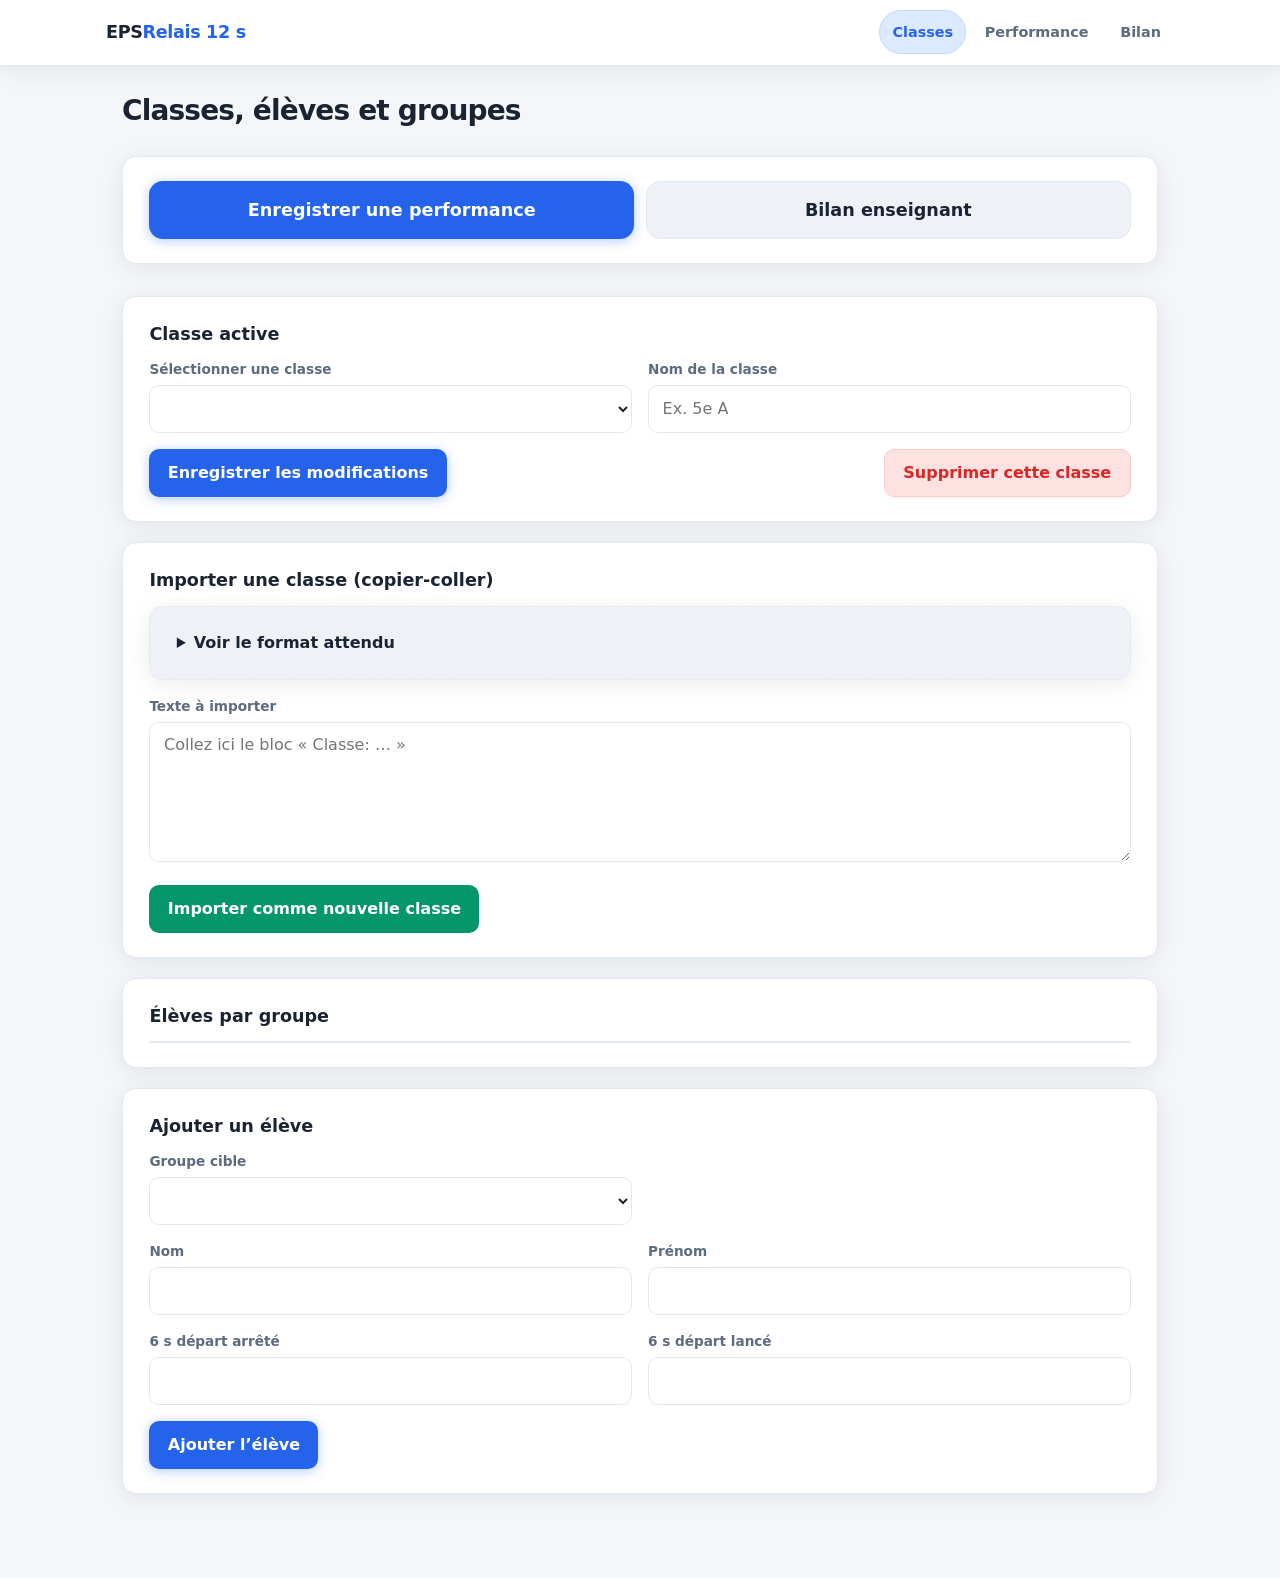
==== commit f8f2de5f: "Add files via upload" ====
--- a/index.html
+++ b/index.html
@@ -1,1538 +1,132 @@
-<!doctype html>
-<html lang="fr">
-<head>
-  <meta charset="UTF-8">
-  <meta name="viewport" content="width=device-width, initial-scale=1.0">
-  <meta name="theme-color" content="#5b5ff6">
-  <meta name="description" content="Application PWA de suivi des relais 6e sur 12 secondes, utilisable hors connexion apres chargement.">
-  <meta name="apple-mobile-web-app-capable" content="yes">
-  <meta name="apple-mobile-web-app-title" content="Relais 12s">
-  <meta name="apple-mobile-web-app-status-bar-style" content="default">
-  <link rel="manifest" href="manifest.webmanifest">
-  <link rel="icon" type="image/svg+xml" href="icons/icon.svg">
-  <title>Suivi relais 6e - 12 secondes</title>
-  <style>
-    :root {
-      --bg: #eef3ff;
-      --bg-deep: #dfe7ff;
-      --card: rgba(255, 255, 255, 0.86);
-      --card-strong: #ffffff;
-      --text: #132033;
-      --muted: #63708a;
-      --primary: #5b5ff6;
-      --primary-dark: #3c3fd0;
-      --primary-soft: #eef0ff;
-      --success: #16a064;
-      --warning: #f29f24;
-      --danger: #e34b65;
-      --border: rgba(92, 111, 151, 0.18);
-      --shadow: 0 24px 70px rgba(30, 47, 92, 0.14);
-      --shadow-soft: 0 12px 34px rgba(30, 47, 92, 0.10);
-      --radius: 24px;
-    }
-
-    * { box-sizing: border-box; }
-
-    html { scroll-behavior: smooth; }
-
-    body {
-      margin: 0;
-      min-height: 100vh;
-      font-family: Inter, ui-sans-serif, system-ui, -apple-system, BlinkMacSystemFont, "Segoe UI", Arial, sans-serif;
-      background:
-        radial-gradient(circle at top left, rgba(91, 95, 246, 0.28), transparent 36rem),
-        radial-gradient(circle at top right, rgba(22, 160, 100, 0.16), transparent 34rem),
-        linear-gradient(135deg, var(--bg) 0%, #f8fbff 46%, var(--bg-deep) 100%);
-      color: var(--text);
-      line-height: 1.5;
-    }
-
-    body::before {
-      content: "";
-      position: fixed;
-      inset: 0;
-      pointer-events: none;
-      background-image: linear-gradient(rgba(255,255,255,0.34) 1px, transparent 1px), linear-gradient(90deg, rgba(255,255,255,0.34) 1px, transparent 1px);
-      background-size: 42px 42px;
-      mask-image: linear-gradient(to bottom, rgba(0,0,0,0.6), transparent 70%);
-    }
-
-    .app {
-      position: relative;
-      z-index: 1;
-      max-width: 1180px;
-      margin: 0 auto;
-      padding: clamp(14px, 3vw, 32px);
-      display: grid;
-      gap: 18px;
-    }
-
-    .hero {
-      position: relative;
-      overflow: hidden;
-      border: 1px solid rgba(255, 255, 255, 0.72);
-      border-radius: 32px;
-      padding: clamp(22px, 5vw, 46px);
-      background:
-        linear-gradient(135deg, rgba(255,255,255,0.92), rgba(255,255,255,0.64)),
-        linear-gradient(135deg, rgba(91,95,246,0.26), rgba(22,160,100,0.16));
-      box-shadow: var(--shadow);
-    }
-
-    .hero::after {
-      content: "12s";
-      position: absolute;
-      right: clamp(18px, 5vw, 54px);
-      bottom: -0.28em;
-      font-size: clamp(5rem, 16vw, 11rem);
-      font-weight: 900;
-      line-height: 1;
-      color: rgba(91, 95, 246, 0.10);
-      letter-spacing: -0.08em;
-    }
-
-    .title {
-      max-width: 820px;
-      margin: 0;
-      font-size: clamp(2rem, 6vw, 4.4rem);
-      line-height: 0.95;
-      letter-spacing: -0.06em;
-      color: #111a2f;
-    }
-
-    .hero-subtitle {
-      max-width: 660px;
-      margin: 14px 0 0;
-      color: var(--muted);
-      font-size: clamp(1rem, 2.4vw, 1.18rem);
-    }
-
-    .hero-badges {
-      display: flex;
-      flex-wrap: wrap;
-      gap: 10px;
-      margin-top: 20px;
-    }
-
-    .hero-badge {
-      display: inline-flex;
-      align-items: center;
-      gap: 8px;
-      border: 1px solid rgba(91, 95, 246, 0.16);
-      border-radius: 999px;
-      padding: 8px 12px;
-      background: rgba(255, 255, 255, 0.72);
-      color: var(--primary-dark);
-      font-weight: 800;
-      box-shadow: 0 8px 18px rgba(91, 95, 246, 0.08);
-    }
-
-    .card {
-      background: var(--card);
-      border: 1px solid rgba(255, 255, 255, 0.78);
-      border-radius: var(--radius);
-      box-shadow: var(--shadow-soft);
-      padding: clamp(16px, 2.5vw, 24px);
-      backdrop-filter: blur(18px);
-    }
-
-    .card:hover { border-color: rgba(91, 95, 246, 0.20); }
-
-    .grid-2 {
-      display: grid;
-      grid-template-columns: repeat(2, minmax(0, 1fr));
-      gap: 14px;
-    }
-
-    .grid-3 {
-      display: grid;
-      grid-template-columns: repeat(3, minmax(0, 1fr));
-      gap: 14px;
-    }
-
-    .field {
-      display: flex;
-      flex-direction: column;
-      gap: 7px;
-    }
-
-    label {
-      font-weight: 800;
-      color: var(--muted);
-      font-size: 0.84rem;
-      text-transform: uppercase;
-      letter-spacing: 0.06em;
-    }
-
-    select, input, textarea {
-      min-height: 48px;
-      border: 1px solid rgba(92, 111, 151, 0.22);
-      border-radius: 16px;
-      padding: 12px 14px;
-      font-size: 1rem;
-      color: var(--text);
-      background: rgba(255,255,255,0.88);
-      box-shadow: inset 0 1px 0 rgba(255,255,255,0.8);
-      outline: none;
-      transition: border-color 0.2s ease, box-shadow 0.2s ease, transform 0.2s ease;
-    }
-
-    select:focus, input:focus, textarea:focus {
-      border-color: rgba(91, 95, 246, 0.62);
-      box-shadow: 0 0 0 4px rgba(91, 95, 246, 0.12);
-    }
-
-    textarea {
-      resize: vertical;
-      min-height: 120px;
-    }
-
-    button {
-      min-height: 52px;
-      border: 0;
-      border-radius: 16px;
-      font-size: 1rem;
-      font-weight: 900;
-      padding: 12px 16px;
-      cursor: pointer;
-      transition: transform 0.2s ease, box-shadow 0.2s ease, filter 0.2s ease;
-    }
-
-    button:hover:not(:disabled) {
-      transform: translateY(-2px);
-      filter: saturate(1.05);
-    }
-
-    button:disabled {
-      opacity: 0.52;
-      cursor: not-allowed;
-    }
-
-    .btn-primary {
-      background: linear-gradient(135deg, var(--primary), #7f55ff);
-      color: #fff;
-      box-shadow: 0 14px 28px rgba(91, 95, 246, 0.28);
-    }
-    .btn-primary:hover:not(:disabled) { background: linear-gradient(135deg, var(--primary-dark), #7147ef); }
-    .btn-secondary { background: rgba(255,255,255,0.82); color: var(--text); border: 1px solid rgba(92, 111, 151, 0.18); }
-    .btn-danger { background: linear-gradient(135deg, #ff5b76, var(--danger)); color: #fff; box-shadow: 0 14px 28px rgba(227, 75, 101, 0.22); }
-    .btn-success { background: linear-gradient(135deg, #19c77a, var(--success)); color: #fff; box-shadow: 0 14px 28px rgba(22, 160, 100, 0.24); }
-
-    .toolbar {
-      display: flex;
-      flex-wrap: wrap;
-      gap: 10px;
-    }
-
-    .students-list {
-      margin-top: 14px;
-      border: 1px solid rgba(92, 111, 151, 0.14);
-      border-radius: 20px;
-      overflow: hidden;
-      background: rgba(255,255,255,0.46);
-    }
-
-    .student-row {
-      display: grid;
-      grid-template-columns: 1fr auto auto;
-      gap: 12px;
-      align-items: center;
-      padding: 13px 14px;
-      border-bottom: 1px solid rgba(92, 111, 151, 0.13);
-      background: rgba(255,255,255,0.74);
-    }
-
-    .student-row:last-child { border-bottom: none; }
-
-    .student-row strong { font-size: 1.04rem; }
-
-    .target-box {
-      margin-top: 14px;
-      padding: 18px;
-      border-radius: 22px;
-      background: linear-gradient(135deg, rgba(91,95,246,0.13), rgba(22,160,100,0.12));
-      border: 1px solid rgba(91, 95, 246, 0.18);
-      font-size: clamp(1.15rem, 2.3vw, 1.55rem);
-      font-weight: 900;
-      color: var(--primary-dark);
-    }
-
-    .combinations {
-      margin-top: 14px;
-      display: flex;
-      flex-wrap: wrap;
-      gap: 8px;
-    }
-
-    .combo-btn {
-      min-height: 40px;
-      border-radius: 999px;
-      padding: 8px 13px;
-      font-size: 0.9rem;
-      background: rgba(255, 255, 255, 0.74);
-      border: 1px solid rgba(91, 95, 246, 0.16);
-      color: var(--primary-dark);
-    }
-
-    .timer-wrap {
-      position: relative;
-      overflow: hidden;
-      display: grid;
-      gap: 14px;
-      align-items: center;
-      justify-items: center;
-      text-align: center;
-      background:
-        linear-gradient(135deg, rgba(19, 32, 51, 0.94), rgba(42, 47, 111, 0.92)),
-        radial-gradient(circle at top, rgba(91,95,246,0.42), transparent 40%);
-      color: #fff;
-    }
-
-    .timer-wrap .muted,
-    .timer-wrap label { color: rgba(255,255,255,0.72); }
-
-    .timer {
-      font-size: clamp(4.2rem, 15vw, 8.5rem);
-      font-weight: 950;
-      line-height: 0.95;
-      letter-spacing: -0.08em;
-      color: #fff;
-      text-shadow: 0 16px 36px rgba(0,0,0,0.25);
-    }
-
-    .start-btn {
-      width: min(100%, 520px);
-      min-height: 88px;
-      font-size: clamp(1.25rem, 2.8vw, 2rem);
-      background: linear-gradient(135deg, #19d37c, #18a4ff);
-      color: #fff;
-      box-shadow: 0 22px 48px rgba(24, 164, 255, 0.28);
-    }
-
-    .muted { color: var(--muted); }
-    .hidden { display: none !important; }
-    .message { font-weight: 900; min-height: 24px; }
-    .message.error { color: var(--danger); }
-    .message.ok { color: var(--success); }
-
-    .attempt-summary {
-      border: 1px solid rgba(255,255,255,0.24);
-      border-radius: 18px;
-      padding: 14px;
-      background: rgba(255,255,255,0.12);
-      display: grid;
-      gap: 6px;
-      margin-top: 8px;
-      color: #fff;
-    }
-
-    .history-section { overflow: hidden; }
-
-    .section-head {
-      display: flex;
-      justify-content: space-between;
-      align-items: flex-start;
-      gap: 14px;
-      margin-bottom: 16px;
-    }
-
-    .section-head h2 {
-      margin: 0;
-      font-size: clamp(1.45rem, 3vw, 2.1rem);
-      letter-spacing: -0.04em;
-    }
-
-    .section-kicker {
-      margin: 5px 0 0;
-      color: var(--muted);
-    }
-
-    .history-section {
-      overflow: hidden;
-    }
-
-    .section-head {
-      display: flex;
-      justify-content: space-between;
-      align-items: flex-start;
-      gap: 14px;
-      margin-bottom: 14px;
-    }
-
-    .section-head h2 {
-      margin: 0;
-      font-size: clamp(1.25rem, 2vw, 1.6rem);
-    }
-
-    .section-kicker {
-      margin: 4px 0 0;
-      color: var(--muted);
-    }
-
-    .history-tools {
-      display: flex;
-      gap: 10px;
-      flex-wrap: wrap;
-      align-items: end;
-      padding: 12px;
-      border: 1px solid rgba(92, 111, 151, 0.14);
-      border-radius: 20px;
-      background: rgba(255,255,255,0.58);
-    }
-
-    .history-tools .field {
-      min-width: min(100%, 220px);
-      flex: 1 1 220px;
-    }
-
-    .analysis-grid {
-      display: grid;
-      grid-template-columns: minmax(0, 1.05fr) minmax(0, 1fr);
-      gap: 14px;
-      margin-top: 14px;
-    }
-
-    .analysis-card {
-      border: 1px solid rgba(255,255,255,0.7);
-      border-radius: 22px;
-      padding: 16px;
-      background: rgba(255,255,255,0.70);
-      box-shadow: 0 14px 32px rgba(30, 47, 92, 0.08);
-    }
-
-    .analysis-card h3 {
-      margin: 0 0 12px;
-      font-size: 1.08rem;
-      color: var(--primary-dark);
-    }
-
-    .analysis-highlight { display: grid; gap: 12px; }
-
-    .analysis-title-line {
-      display: flex;
-      align-items: center;
-      justify-content: space-between;
-      gap: 10px;
-      flex-wrap: wrap;
-    }
-
-    .badge {
-      display: inline-flex;
-      align-items: center;
-      justify-content: center;
-      border-radius: 999px;
-      padding: 6px 11px;
-      background: var(--primary-soft);
-      color: var(--primary-dark);
-      font-weight: 900;
-      font-size: 0.86rem;
-    }
-
-    .metric-grid {
-      display: grid;
-      grid-template-columns: repeat(3, minmax(0, 1fr));
-      gap: 10px;
-    }
-
-    .metric {
-      border: 1px solid rgba(92, 111, 151, 0.14);
-      border-radius: 18px;
-      padding: 12px;
-      background: rgba(255,255,255,0.78);
-    }
-
-    .metric-label {
-      display: block;
-      color: var(--muted);
-      font-size: 0.74rem;
-      font-weight: 900;
-      text-transform: uppercase;
-      letter-spacing: 0.06em;
-    }
-
-    .metric-value {
-      display: block;
-      margin-top: 4px;
-      font-size: clamp(1.08rem, 2.4vw, 1.45rem);
-      font-weight: 950;
-      color: var(--text);
-    }
-
-    .rank-list {
-      margin: 0;
-      padding-left: 0;
-      list-style: none;
-      display: grid;
-      gap: 9px;
-    }
-
-    .rank-list li {
-      display: grid;
-      gap: 2px;
-      padding: 11px;
-      border: 1px solid rgba(92, 111, 151, 0.14);
-      border-radius: 16px;
-      background: rgba(255,255,255,0.78);
-    }
-
-    .rank-main { font-weight: 950; }
-
-    .rank-detail {
-      color: var(--muted);
-      font-size: 0.9rem;
-    }
-
-    .history-legend {
-      display: flex;
-      flex-wrap: wrap;
-      gap: 8px;
-      margin-top: 14px;
-      color: var(--muted);
-      font-size: 0.9rem;
-    }
-
-    .legend-pill {
-      display: inline-flex;
-      align-items: center;
-      gap: 7px;
-      padding: 7px 10px;
-      border: 1px solid rgba(92, 111, 151, 0.14);
-      border-radius: 999px;
-      background: rgba(255,255,255,0.70);
-      font-weight: 800;
-    }
-
-    .legend-dot {
-      width: 10px;
-      height: 10px;
-      border-radius: 50%;
-      display: inline-block;
-    }
-
-    .legend-dot.good { background: #63d68c; }
-    .legend-dot.mid { background: #f0ae4d; }
-    .legend-dot.bad { background: #e46a7c; }
-
-    .table-wrap {
-      margin-top: 12px;
-      overflow-x: auto;
-      border: 1px solid rgba(92, 111, 151, 0.14);
-      border-radius: 22px;
-      background: rgba(255,255,255,0.68);
-    }
-
-    table {
-      width: 100%;
-      border-collapse: collapse;
-      min-width: 900px;
-    }
-
-    th, td {
-      border-bottom: 1px solid rgba(92, 111, 151, 0.12);
-      padding: 10px 12px;
-      text-align: left;
-      white-space: nowrap;
-      font-size: 0.92rem;
-    }
-
-    th {
-      background: rgba(238, 240, 255, 0.88);
-      position: sticky;
-      top: 0;
-      z-index: 1;
-      color: var(--primary-dark);
-      font-size: 0.78rem;
-      text-transform: uppercase;
-      letter-spacing: 0.06em;
-    }
-
-    .tag-good { background: rgba(99, 214, 140, 0.16); }
-    .tag-mid { background: rgba(240, 174, 77, 0.18); }
-    .tag-bad { background: rgba(228, 106, 124, 0.16); }
-
-    .rank-box {
-      display: grid;
-      grid-template-columns: repeat(2, minmax(0, 1fr));
-      gap: 12px;
-      margin-top: 10px;
-    }
-
-    .mini-card {
-      border: 1px solid rgba(92, 111, 151, 0.14);
-      border-radius: 16px;
-      padding: 12px;
-      background: rgba(255,255,255,0.74);
-    }
-
-    .example {
-      margin-top: 10px;
-      background: #101828;
-      color: #d8f1ff;
-      border-radius: 18px;
-      padding: 14px;
-      font-family: Consolas, Menlo, monospace;
-      font-size: 0.86rem;
-      overflow: auto;
-      white-space: pre;
-      box-shadow: inset 0 0 0 1px rgba(255,255,255,0.08);
-    }
-
-    @media (max-width: 840px) {
-      .grid-2, .grid-3, .rank-box, .analysis-grid { grid-template-columns: 1fr; }
-      .section-head { flex-direction: column; }
-      .student-row { grid-template-columns: 1fr; gap: 4px; }
-    }
-
-    @media (max-width: 640px) {
-      .app { padding: 10px; gap: 12px; }
-      .hero, .card { border-radius: 20px; }
-      .toolbar, .history-tools { display: grid; grid-template-columns: 1fr; }
-      .toolbar button, .history-tools button { width: 100%; }
-      .metric-grid { grid-template-columns: 1fr; }
-      .table-wrap { border: 0; background: transparent; overflow: visible; }
-      table { min-width: 0; }
-      table, thead, tbody, tr, td { display: block; width: 100%; }
-      thead { display: none; }
-      tbody { display: grid; gap: 10px; }
-      tr {
-        border: 1px solid rgba(92, 111, 151, 0.14);
-        border-radius: 18px;
-        overflow: hidden;
-        background: rgba(255,255,255,0.82);
-        box-shadow: 0 10px 24px rgba(30, 47, 92, 0.10);
-      }
-      td {
-        display: grid;
-        grid-template-columns: minmax(98px, 0.85fr) minmax(0, 1fr);
-        gap: 10px;
-        align-items: center;
-        white-space: normal;
-        border-bottom: 1px solid rgba(92, 111, 151, 0.12);
-        padding: 10px 12px;
-      }
-      td::before {
-        content: attr(data-label);
-        color: var(--muted);
-        font-weight: 900;
-        font-size: 0.74rem;
-        text-transform: uppercase;
-        letter-spacing: 0.06em;
-      }
-      td:last-child { border-bottom: 0; }
-      .empty-history td { display: block; }
-      .empty-history td::before { content: none; }
-    }
-  </style>
-</head>
-<body>
-  <main class="app">
-    <header class="hero">
-      <h1 class="title">Suivi relais 6e - 12 secondes</h1>
-      <p class="hero-subtitle">Une interface claire et dynamique pour importer les groupes, lancer le chrono et analyser les performances en quelques secondes.</p>
-      <div class="hero-badges" aria-label="Fonctionnalites principales">
-        <span class="hero-badge">⚡ Chrono 12 s</span>
-        <span class="hero-badge">🎯 Objectif automatique</span>
-        <span class="hero-badge">📊 Analyse lisible</span>
-      </div>
-    </header>
-
-    <section class="card">
-      <div class="toolbar">
-        <button id="btnImport" class="btn-primary">Importer CSV</button>
-        <input id="fileInput" type="file" accept=".csv,text/csv" class="hidden">
-        <button id="btnImportPaste" class="btn-secondary">Importer le texte colle</button>
-        <button id="btnExport" class="btn-secondary">Exporter resultats</button>
-        <button id="btnResetData" class="btn-danger">Reinitialiser les donnees</button>
-      </div>
-      <div class="field" style="margin-top:10px;">
-        <label for="csvPasteInput">Ou coller le CSV ici</label>
-        <textarea id="csvPasteInput" rows="6" placeholder="Collez ici votre CSV (avec ; ou ,)"></textarea>
-      </div>
-      <p id="globalMessage" class="message" aria-live="polite"></p>
-      <div class="example">Exemple CSV:
-groupe,eleve,distance_arrete_6s,distance_lance_6s
-1,Lucas,28,34
-1,Emma,25,32
-1,Nathan,27,33
-2,Lina,24,30
-2,Hugo,29,35
-2,Jade,26,31</div>
-    </section>
-
-    <section class="card">
-      <div class="grid-2">
-        <div class="field">
-          <label for="groupSelect">Groupe</label>
-          <select id="groupSelect"></select>
-        </div>
-        <div class="field">
-          <label>&nbsp;</label>
-          <button id="btnRandomPair" class="btn-secondary">Generer un binome aleatoire</button>
-        </div>
-      </div>
-
-      <div id="studentsList" class="students-list"></div>
-
-      <div class="grid-2" style="margin-top:10px;">
-        <div class="field">
-          <label for="runner1Select">Coureur 1 (distance arretee 6s)</label>
-          <select id="runner1Select"></select>
-        </div>
-        <div class="field">
-          <label for="runner2Select">Coureur 2 (distance lancee 6s)</label>
-          <select id="runner2Select"></select>
-        </div>
-      </div>
-
-      <div id="targetBox" class="target-box">Objectif cible : -- m</div>
-      <div id="combinationBox" class="combinations"></div>
-    </section>
-
-    <section class="card timer-wrap">
-      <div class="muted">Chrono du relais (arret auto a 12 s)</div>
-      <div id="timerDisplay" class="timer">0.00</div>
-      <button id="btnStart" class="start-btn">Depart</button>
-
-      <form id="distanceForm" class="grid-2 hidden" style="width:min(100%,700px);">
-        <div class="field">
-          <label for="distanceInput">Distance realisee (m)</label>
-          <input id="distanceInput" type="number" inputmode="decimal" min="0" step="0.01" placeholder="Ex: 61.5">
-        </div>
-        <div class="field">
-          <label>&nbsp;</label>
-          <button id="btnSaveAttempt" type="submit" class="btn-success">Enregistrer le passage</button>
-        </div>
-      </form>
-
-      <div id="attemptSummary" class="attempt-summary hidden"></div>
-
-      <div class="toolbar">
-        <button id="btnNewSameGroup" class="btn-secondary hidden">Nouveau passage avec le meme groupe</button>
-        <button id="btnRestartSamePair" class="btn-secondary hidden">Recommencer avec le meme binome</button>
-      </div>
-    </section>
-
-    <section class="card sync-card" aria-labelledby="github-sync-title">
-      <div class="sync-head">
-        <div>
-          <h2 id="github-sync-title">Synchronisation GitHub</h2>
-          <p class="sync-help">Optionnel : renseignez un token GitHub pour charger et enregistrer l'historique dans un fichier JSON du depot.</p>
-        </div>
-        <span id="githubSyncStatus" class="sync-status" aria-live="polite">Sync GitHub non configuree</span>
-      </div>
-
-      <form id="githubSyncForm" class="grid-3" style="margin-top:12px;">
-        <div class="field">
-          <label for="githubOwnerInput">Proprietaire</label>
-          <input id="githubOwnerInput" type="text" autocomplete="off" placeholder="Ex: clemP-App">
-        </div>
-        <div class="field">
-          <label for="githubRepoInput">Depot</label>
-          <input id="githubRepoInput" type="text" autocomplete="off" placeholder="Ex: RelaisHTML">
-        </div>
-        <div class="field">
-          <label for="githubBranchInput">Branche</label>
-          <input id="githubBranchInput" type="text" autocomplete="off" value="main">
-        </div>
-        <div class="field">
-          <label for="githubPathInput">Chemin JSON</label>
-          <input id="githubPathInput" type="text" autocomplete="off" value="data/passages.json">
-        </div>
-        <div class="field">
-          <label for="githubTokenInput">Token GitHub</label>
-          <input id="githubTokenInput" type="password" autocomplete="off" placeholder="Token personnel GitHub">
-        </div>
-        <div class="field">
-          <label>&nbsp;</label>
-          <button type="submit" class="btn-primary">Enregistrer la sync</button>
-        </div>
-      </form>
-
-      <div class="sync-actions" style="margin-top:12px;">
-        <button id="btnPullGithub" type="button" class="btn-secondary">Charger depuis GitHub</button>
-        <button id="btnPushGithub" type="button" class="btn-success">Enregistrer vers GitHub</button>
-        <button id="btnDisableGithubSync" type="button" class="btn-danger">Desactiver la sync</button>
-      </div>
-    </section>
-
-    <section class="card history-section">
-      <div class="section-head">
-        <div>
-          <h2>Analyse des passages</h2>
-          <p class="section-kicker">Suivez les meilleurs relais, la precision et les ecarts en un coup d'oeil.</p>
-        </div>
-      </div>
-
-      <div class="history-tools">
-        <div class="field">
-          <label for="historyGroupFilter">Filtre groupe</label>
-          <select id="historyGroupFilter"></select>
-        </div>
-        <button id="btnShowAllHistory" class="btn-secondary">Afficher tout l'historique</button>
-        <button id="btnClearHistory" class="btn-danger">Effacer uniquement l'historique</button>
-      </div>
-
-      <div class="analysis-grid">
-        <div id="bestGroupCard" class="analysis-card"></div>
-        <div class="analysis-card">
-          <h3>Classements rapides</h3>
-          <div class="rank-box">
-            <div>
-              <strong>Top distance realisee</strong>
-              <ol id="rankDistance" class="rank-list"></ol>
-            </div>
-            <div>
-              <strong>Top precision</strong>
-              <ol id="rankPrecision" class="rank-list"></ol>
-            </div>
-          </div>
-        </div>
-      </div>
-
-      <div class="history-legend" aria-label="Legende des ecarts">
-        <span class="legend-pill"><span class="legend-dot good"></span>Ecart <= 1 m</span>
-        <span class="legend-pill"><span class="legend-dot mid"></span>Ecart <= 3 m</span>
-        <span class="legend-pill"><span class="legend-dot bad"></span>Ecart > 3 m</span>
-      </div>
-
-      <div class="table-wrap">
-        <table aria-label="Historique detaille des passages">
-          <thead>
-            <tr>
-              <th>Date/heure</th>
-              <th>Groupe</th>
-              <th>Binome</th>
-              <th>D1 arrete</th>
-              <th>D2 lance</th>
-              <th>Cible</th>
-              <th>Realise</th>
-              <th>Ecart</th>
-              <th>Ecart absolu</th>
-            </tr>
-          </thead>
-          <tbody id="historyBody"></tbody>
-        </table>
-      </div>
-    </section>
-  </main>
-
-  <script>
-    const STORAGE_STUDENTS_KEY = "relais6e_eleves";
-    const STORAGE_PASSAGES_KEY = "relais6e_passages";
-    let students = [];
-    let passages = [];
-    let groups = [];
-    let timerInterval = null;
-    let timerStart = 0;
-    let running = false;
-    let currentTarget = null;
-    let lastPair = null;
-
-    const els = {
-      btnImport: document.getElementById("btnImport"),
-      fileInput: document.getElementById("fileInput"),
-      btnImportPaste: document.getElementById("btnImportPaste"),
-      csvPasteInput: document.getElementById("csvPasteInput"),
-      btnExport: document.getElementById("btnExport"),
-      btnResetData: document.getElementById("btnResetData"),
-      globalMessage: document.getElementById("globalMessage"),
-      groupSelect: document.getElementById("groupSelect"),
-      studentsList: document.getElementById("studentsList"),
-      runner1Select: document.getElementById("runner1Select"),
-      runner2Select: document.getElementById("runner2Select"),
-      targetBox: document.getElementById("targetBox"),
-      combinationBox: document.getElementById("combinationBox"),
-      btnRandomPair: document.getElementById("btnRandomPair"),
-      timerDisplay: document.getElementById("timerDisplay"),
-      btnStart: document.getElementById("btnStart"),
-      distanceForm: document.getElementById("distanceForm"),
-      distanceInput: document.getElementById("distanceInput"),
-      attemptSummary: document.getElementById("attemptSummary"),
-      btnSaveAttempt: document.getElementById("btnSaveAttempt"),
-      btnNewSameGroup: document.getElementById("btnNewSameGroup"),
-      btnRestartSamePair: document.getElementById("btnRestartSamePair"),
-      historyGroupFilter: document.getElementById("historyGroupFilter"),
-      btnShowAllHistory: document.getElementById("btnShowAllHistory"),
-      btnClearHistory: document.getElementById("btnClearHistory"),
-      historyBody: document.getElementById("historyBody"),
-      rankDistance: document.getElementById("rankDistance"),
-      rankPrecision: document.getElementById("rankPrecision"),
-      bestGroupCard: document.getElementById("bestGroupCard")
-    };
-
-    function showMessage(text, type) {
-      els.globalMessage.textContent = text;
-      els.globalMessage.className = "message" + (type ? " " + type : "");
-    }
-
-    function normalizeNumber(v) {
-      if (v === null || v === undefined) return NaN;
-      return Number(String(v).trim().replace(",", "."));
-    }
-
-    function parseCSV(text) {
-      const cleaned = text.replace(/\r/g, "").trim();
-      if (!cleaned) throw new Error("Le fichier CSV est vide.");
-
-      const lines = cleaned.split("\n").filter(Boolean);
-      if (lines.length < 2) throw new Error("Le CSV doit contenir une ligne d'entete et des donnees.");
-
-      const headerLine = lines[0];
-      const delimiter = headerLine.includes(";") ? ";" : ",";
-      const headers = headerLine.split(delimiter).map((h) => h.trim().toLowerCase());
-      const required = ["groupe", "eleve", "distance_arrete_6s", "distance_lance_6s"];
-      const missing = required.filter((r) => !headers.includes(r));
-      if (missing.length) throw new Error("Colonnes manquantes: " + missing.join(", "));
-
-      const indexOf = (name) => headers.indexOf(name);
-      const parsed = [];
-
-      for (let i = 1; i < lines.length; i++) {
-        const line = lines[i].trim();
-        if (!line) continue;
-        const cols = line.split(delimiter).map((c) => c.trim());
-        if (cols.length < headers.length) {
-          throw new Error("Ligne " + (i + 1) + " incomplete.");
-        }
-
-        const groupe = cols[indexOf("groupe")];
-        const eleve = cols[indexOf("eleve")];
-        const dArrete = normalizeNumber(cols[indexOf("distance_arrete_6s")]);
-        const dLance = normalizeNumber(cols[indexOf("distance_lance_6s")]);
-
-        if (!groupe || !eleve || Number.isNaN(dArrete) || Number.isNaN(dLance)) {
-          throw new Error("Ligne " + (i + 1) + " invalide (groupe, eleve ou distances).");
-        }
-
-        parsed.push({
-          groupe: String(groupe).trim(),
-          eleve: String(eleve).trim(),
-          distance_arrete_6s: dArrete,
-          distance_lance_6s: dLance
-        });
-      }
-
-      if (!parsed.length) throw new Error("Aucune ligne exploitable dans le CSV.");
-      return parsed;
-    }
-
-    function importStudentsFromCSVText(text) {
-      students = parseCSV(text);
-      saveStudents();
-      renderGroups();
-      showMessage("Import CSV reussi: " + students.length + " eleves charges.", "ok");
-    }
-
-    function loadFromStorage() {
-      try {
-        students = JSON.parse(localStorage.getItem(STORAGE_STUDENTS_KEY) || "[]");
-      } catch (e) {
-        students = [];
-      }
-      try {
-        passages = JSON.parse(localStorage.getItem(STORAGE_PASSAGES_KEY) || "[]");
-      } catch (e) {
-        passages = [];
-      }
-      if (!Array.isArray(students)) students = [];
-      if (!Array.isArray(passages)) passages = [];
-    }
-
-    function saveStudents() {
-      localStorage.setItem(STORAGE_STUDENTS_KEY, JSON.stringify(students));
-    }
-
-    function savePassages() {
-      localStorage.setItem(STORAGE_PASSAGES_KEY, JSON.stringify(passages));
-    }
-
-    function renderGroups() {
-      groups = [...new Set(students.map((s) => s.groupe))].sort((a, b) =>
-        String(a).localeCompare(String(b), "fr", { numeric: true, sensitivity: "base" })
-      );
-
-      const current = els.groupSelect.value;
-      els.groupSelect.innerHTML = "";
-      if (!groups.length) {
-        const opt = document.createElement("option");
-        opt.value = "";
-        opt.textContent = "Aucun groupe (importer un CSV)";
-        els.groupSelect.appendChild(opt);
-      } else {
-        groups.forEach((g) => {
-          const opt = document.createElement("option");
-          opt.value = g;
-          opt.textContent = "Groupe " + g;
-          els.groupSelect.appendChild(opt);
-        });
-        if (groups.includes(current)) els.groupSelect.value = current;
-      }
-
-      renderHistoryGroupFilter();
-      renderStudents();
-    }
-
-    function renderStudents() {
-      const g = els.groupSelect.value;
-      const groupStudents = students.filter((s) => s.groupe === g);
-      els.studentsList.innerHTML = "";
-
-      if (!groupStudents.length) {
-        els.studentsList.innerHTML = '<div class="student-row muted">Aucun eleve pour ce groupe.</div>';
-      } else {
-        groupStudents.forEach((s) => {
-          const row = document.createElement("div");
-          row.className = "student-row";
-          row.innerHTML =
-            "<strong>" + escapeHtml(s.eleve) + "</strong>" +
-            "<span>6s arrete: " + formatNumber(s.distance_arrete_6s) + " m</span>" +
-            "<span>6s lance: " + formatNumber(s.distance_lance_6s) + " m</span>";
-          els.studentsList.appendChild(row);
-        });
-      }
-
-      fillRunnerSelects(groupStudents);
-      renderCombinations(groupStudents);
-      updateTarget();
-      renderBestGroupCard();
-    }
-
-    function fillRunnerSelects(groupStudents) {
-      const r1 = els.runner1Select.value;
-      const r2 = els.runner2Select.value;
-      els.runner1Select.innerHTML = "";
-      els.runner2Select.innerHTML = "";
-
-      if (!groupStudents.length) {
-        const empty1 = document.createElement("option");
-        empty1.textContent = "Aucun";
-        empty1.value = "";
-        const empty2 = empty1.cloneNode(true);
-        els.runner1Select.appendChild(empty1);
-        els.runner2Select.appendChild(empty2);
-        return;
-      }
-
-      groupStudents.forEach((s) => {
-        const o1 = document.createElement("option");
-        o1.value = s.eleve;
-        o1.textContent = s.eleve;
-        els.runner1Select.appendChild(o1);
-
-        const o2 = document.createElement("option");
-        o2.value = s.eleve;
-        o2.textContent = s.eleve;
-        els.runner2Select.appendChild(o2);
-      });
-
-      els.runner1Select.value = groupStudents.some((s) => s.eleve === r1) ? r1 : groupStudents[0].eleve;
-      let defaultR2 = groupStudents.find((s) => s.eleve !== els.runner1Select.value);
-      els.runner2Select.value = groupStudents.some((s) => s.eleve === r2) ? r2 : (defaultR2 ? defaultR2.eleve : groupStudents[0].eleve);
-      ensureDifferentRunners();
-    }
-
-    function ensureDifferentRunners(changedSelect) {
-      const g = els.groupSelect.value;
-      const groupStudents = students.filter((s) => s.groupe === g);
-      if (groupStudents.length < 2) return;
-      if (els.runner1Select.value !== els.runner2Select.value) return;
-
-      if (changedSelect === "runner1") {
-        const other = groupStudents.find((s) => s.eleve !== els.runner1Select.value);
-        if (other) els.runner2Select.value = other.eleve;
-      } else {
-        const other = groupStudents.find((s) => s.eleve !== els.runner2Select.value);
-        if (other) els.runner1Select.value = other.eleve;
-      }
-    }
-
-    function updateTarget() {
-      const g = els.groupSelect.value;
-      const groupStudents = students.filter((s) => s.groupe === g);
-      const c1 = groupStudents.find((s) => s.eleve === els.runner1Select.value);
-      const c2 = groupStudents.find((s) => s.eleve === els.runner2Select.value);
-      if (!c1 || !c2 || c1.eleve === c2.eleve) {
-        currentTarget = null;
-        els.targetBox.textContent = "Objectif cible : -- m";
-        return;
-      }
-      currentTarget = c1.distance_arrete_6s + c2.distance_lance_6s;
-      els.targetBox.textContent = "Objectif cible : " + formatNumber(currentTarget) + " m";
-    }
-
-    function renderCombinations(groupStudents) {
-      els.combinationBox.innerHTML = "";
-      if (groupStudents.length < 2) return;
-
-      groupStudents.forEach((a) => {
-        groupStudents.forEach((b) => {
-          if (a.eleve === b.eleve) return;
-          const btn = document.createElement("button");
-          btn.className = "combo-btn";
-          btn.type = "button";
-          const target = a.distance_arrete_6s + b.distance_lance_6s;
-          btn.textContent = a.eleve + " -> " + b.eleve + " (" + formatNumber(target) + " m)";
-          btn.addEventListener("click", () => {
-            els.runner1Select.value = a.eleve;
-            els.runner2Select.value = b.eleve;
-            updateTarget();
-          });
-          els.combinationBox.appendChild(btn);
-        });
-      });
-    }
-
-    function setInputsDisabled(disabled) {
-      els.groupSelect.disabled = disabled;
-      els.runner1Select.disabled = disabled;
-      els.runner2Select.disabled = disabled;
-      els.btnRandomPair.disabled = disabled;
-      [...els.combinationBox.querySelectorAll("button")].forEach((b) => { b.disabled = disabled; });
-    }
-
-    function playBeep() {
-      try {
-        const ctx = new (window.AudioContext || window.webkitAudioContext)();
-        const osc = ctx.createOscillator();
-        const gain = ctx.createGain();
-        osc.type = "sine";
-        osc.frequency.value = 880;
-        gain.gain.value = 0.08;
-        osc.connect(gain);
-        gain.connect(ctx.destination);
-        osc.start();
-        osc.stop(ctx.currentTime + 0.22);
-      } catch (e) {
-      }
-    }
-
-    function startTimer() {
-      if (running) return;
-      if (!students.length) {
-        showMessage("Importer d'abord un CSV d'eleves.", "error");
-        return;
-      }
-      if (!currentTarget) {
-        showMessage("Selectionner un binome valide.", "error");
-        return;
-      }
-
-      running = true;
-      showMessage("Chrono lance. Le relais s'arrete automatiquement a 12 s.", "ok");
-      els.attemptSummary.classList.add("hidden");
-      els.btnNewSameGroup.classList.add("hidden");
-      els.btnRestartSamePair.classList.add("hidden");
-      els.distanceForm.classList.add("hidden");
-      els.distanceInput.value = "";
-
-      setInputsDisabled(true);
-      els.btnStart.disabled = true;
-
-      timerStart = performance.now();
-      els.timerDisplay.textContent = "0.00";
-      timerInterval = window.setInterval(() => {
-        const elapsed = (performance.now() - timerStart) / 1000;
-        if (elapsed >= 12) {
-          els.timerDisplay.textContent = "12.00";
-          stopTimer();
-        } else {
-          els.timerDisplay.textContent = elapsed.toFixed(2);
-        }
-      }, 16);
-    }
-
-    function stopTimer() {
-      if (!running) return;
-      running = false;
-      window.clearInterval(timerInterval);
-      timerInterval = null;
-      playBeep();
-      els.distanceForm.classList.remove("hidden");
-      els.distanceInput.focus();
-      showMessage("Temps ecoule. Saisir la distance realisee.", "ok");
-    }
-
-    function saveAttempt(distanceRealisee) {
-      const g = els.groupSelect.value;
-      const c1 = students.find((s) => s.groupe === g && s.eleve === els.runner1Select.value);
-      const c2 = students.find((s) => s.groupe === g && s.eleve === els.runner2Select.value);
-      if (!c1 || !c2 || c1.eleve === c2.eleve) {
-        showMessage("Binome invalide.", "error");
-        return;
-      }
-      const cible = c1.distance_arrete_6s + c2.distance_lance_6s;
-      const ecart = distanceRealisee - cible;
-      const ecartAbs = Math.abs(ecart);
-      const status =
-        ecart > 0 ? "au-dessus de la cible" :
-        ecart < 0 ? "en-dessous de la cible" :
-        "pile sur la cible";
-      const attemptDate = new Date().toISOString();
-
-      const attempt = {
-        id: createPassageId({ date_heure: attemptDate, groupe: g, coureur_1: c1.eleve, coureur_2: c2.eleve, distance_realisee: distanceRealisee }),
-        date_heure: attemptDate,
-        groupe: g,
-        coureur_1: c1.eleve,
-        coureur_2: c2.eleve,
-        distance_arrete_c1: c1.distance_arrete_6s,
-        distance_lance_c2: c2.distance_lance_6s,
-        cible: round2(cible),
-        distance_realisee: round2(distanceRealisee),
-        ecart: round2(ecart),
-        ecart_absolu: round2(ecartAbs)
-      };
-
-      passages.unshift(attempt);
-      savePassages();
-
-      els.attemptSummary.classList.remove("hidden");
-      els.attemptSummary.innerHTML =
-        "<strong>Bilan du passage</strong>" +
-        "<span>Distance realisee : " + formatNumber(attempt.distance_realisee) + " m</span>" +
-        "<span>Cible : " + formatNumber(attempt.cible) + " m</span>" +
-        "<span>Ecart : " + signed(attempt.ecart) + " m (" + status + ")</span>" +
-        "<span>Ecart absolu : " + formatNumber(attempt.ecart_absolu) + " m</span>";
-
-      setInputsDisabled(false);
-      els.btnStart.disabled = false;
-      els.distanceForm.classList.add("hidden");
-      els.btnNewSameGroup.classList.remove("hidden");
-      els.btnRestartSamePair.classList.remove("hidden");
-      lastPair = { group: g, c1: c1.eleve, c2: c2.eleve };
-      showMessage("Passage enregistre automatiquement.", "ok");
-      renderHistory();
-      renderBestGroupCard();
-    }
-
-    function renderHistoryGroupFilter() {
-      const old = els.historyGroupFilter.value;
-      els.historyGroupFilter.innerHTML = "";
-      const all = document.createElement("option");
-      all.value = "__ALL__";
-      all.textContent = "Tous les groupes";
-      els.historyGroupFilter.appendChild(all);
-      const historyGroups = [...new Set([...groups, ...passages.map((p) => p.groupe).filter(Boolean)])].sort((a, b) =>
-        String(a).localeCompare(String(b), "fr", { numeric: true, sensitivity: "base" })
-      );
-      historyGroups.forEach((g) => {
-        const o = document.createElement("option");
-        o.value = g;
-        o.textContent = "Groupe " + g;
-        els.historyGroupFilter.appendChild(o);
-      });
-      els.historyGroupFilter.value = [...els.historyGroupFilter.options].some((o) => o.value === old) ? old : "__ALL__";
-    }
-
-    function qualityClass(ecartAbs) {
-      if (ecartAbs <= 1) return "tag-good";
-      if (ecartAbs <= 3) return "tag-mid";
-      return "tag-bad";
-    }
-
-    function renderHistory() {
-      const filter = els.historyGroupFilter.value;
-      const list = filter === "__ALL__" ? passages : passages.filter((p) => p.groupe === filter);
-      els.historyBody.innerHTML = "";
-
-      if (!list.length) {
-        const tr = document.createElement("tr");
-        tr.className = "empty-history";
-        tr.innerHTML = '<td colspan="9" class="muted">Aucun passage enregistre.</td>';
-        els.historyBody.appendChild(tr);
-      } else {
-        list.forEach((p) => {
-          const tr = document.createElement("tr");
-          tr.className = qualityClass(p.ecart_absolu);
-          tr.innerHTML =
-            "<td data-label='Date/heure'>" + formatDate(p.date_heure) + "</td>" +
-            "<td data-label='Groupe'>" + escapeHtml(p.groupe) + "</td>" +
-            "<td data-label='Binome'>" + escapeHtml(p.coureur_1) + " -> " + escapeHtml(p.coureur_2) + "</td>" +
-            "<td data-label='D1 arrete'>" + formatNumber(p.distance_arrete_c1) + " m</td>" +
-            "<td data-label='D2 lance'>" + formatNumber(p.distance_lance_c2) + " m</td>" +
-            "<td data-label='Cible'>" + formatNumber(p.cible) + " m</td>" +
-            "<td data-label='Realise'>" + formatNumber(p.distance_realisee) + " m</td>" +
-            "<td data-label='Ecart'>" + signed(p.ecart) + " m</td>" +
-            "<td data-label='Ecart absolu'>" + formatNumber(p.ecart_absolu) + " m</td>";
-          els.historyBody.appendChild(tr);
-        });
-      }
-
-      renderRankings();
-    }
-
-    function renderRankings() {
-      const topDistance = [...passages]
-        .sort((a, b) => b.distance_realisee - a.distance_realisee)
-        .slice(0, 5);
-      const topPrecision = [...passages]
-        .sort((a, b) => a.ecart_absolu - b.ecart_absolu || b.distance_realisee - a.distance_realisee)
-        .slice(0, 5);
-
-      els.rankDistance.innerHTML = topDistance.length
-        ? topDistance.map((p, index) =>
-            "<li><span class='rank-main'>#" + (index + 1) + " - G" + escapeHtml(p.groupe) + " : " +
-            formatNumber(p.distance_realisee) + " m</span><span class='rank-detail'>" +
-            escapeHtml(p.coureur_1) + " -> " + escapeHtml(p.coureur_2) +
-            " | cible " + formatNumber(p.cible) + " m</span></li>"
-          ).join("")
-        : "<li class='muted'>Aucune donnee.</li>";
-
-      els.rankPrecision.innerHTML = topPrecision.length
-        ? topPrecision.map((p, index) =>
-            "<li><span class='rank-main'>#" + (index + 1) + " - G" + escapeHtml(p.groupe) +
-            " : ecart " + formatNumber(p.ecart_absolu) + " m</span><span class='rank-detail'>" +
-            escapeHtml(p.coureur_1) + " -> " + escapeHtml(p.coureur_2) +
-            " | realise " + formatNumber(p.distance_realisee) + " m</span></li>"
-          ).join("")
-        : "<li class='muted'>Aucune donnee.</li>";
-    }
-
-    function renderBestGroupCard() {
-      const g = els.groupSelect.value;
-      if (!g) {
-        els.bestGroupCard.innerHTML =
-          "<h3>Meilleur passage du groupe</h3><div class='muted'>Aucun groupe selectionne.</div>";
-        return;
-      }
-      const list = passages.filter((p) => p.groupe === g);
-      if (!list.length) {
-        els.bestGroupCard.innerHTML =
-          "<h3>Meilleur passage du groupe " + escapeHtml(g) + "</h3><div class='muted'>Aucun passage pour ce groupe.</div>";
-        return;
-      }
-      const best = [...list].sort((a, b) => a.ecart_absolu - b.ecart_absolu || b.distance_realisee - a.distance_realisee)[0];
-      els.bestGroupCard.innerHTML =
-        "<div class='analysis-highlight'>" +
-          "<div class='analysis-title-line'><h3>Meilleur passage du groupe " + escapeHtml(g) + "</h3>" +
-          "<span class='badge'>Ecart " + formatNumber(best.ecart_absolu) + " m</span></div>" +
-          "<div><strong>" + escapeHtml(best.coureur_1) + " -> " + escapeHtml(best.coureur_2) + "</strong></div>" +
-          "<div class='muted'>" + formatDate(best.date_heure) + "</div>" +
-          "<div class='metric-grid'>" +
-            "<div class='metric'><span class='metric-label'>Cible</span><span class='metric-value'>" + formatNumber(best.cible) + " m</span></div>" +
-            "<div class='metric'><span class='metric-label'>Realise</span><span class='metric-value'>" + formatNumber(best.distance_realisee) + " m</span></div>" +
-            "<div class='metric'><span class='metric-label'>Ecart</span><span class='metric-value'>" + signed(best.ecart) + " m</span></div>" +
-          "</div>" +
-        "</div>";
-    }
-
-    function exportResultsCSV() {
-      if (!passages.length) {
-        showMessage("Aucun resultat a exporter.", "error");
-        return;
-      }
-      const headers = [
-        "date_heure", "groupe", "coureur_1", "coureur_2",
-        "distance_arrete_c1", "distance_lance_c2", "cible",
-        "distance_realisee", "ecart", "ecart_absolu"
-      ];
-      const lines = [headers.join(";")];
-      passages.forEach((p) => {
-        lines.push([
-          p.date_heure,
-          p.groupe,
-          p.coureur_1,
-          p.coureur_2,
-          p.distance_arrete_c1,
-          p.distance_lance_c2,
-          p.cible,
-          p.distance_realisee,
-          p.ecart,
-          p.ecart_absolu
-        ].map(csvEscape).join(";"));
-      });
-
-      const blob = new Blob([lines.join("\n")], { type: "text/csv;charset=utf-8;" });
-      const url = URL.createObjectURL(blob);
-      const a = document.createElement("a");
-      a.href = url;
-      a.download = "resultats_relais_6e.csv";
-      document.body.appendChild(a);
-      a.click();
-      a.remove();
-      URL.revokeObjectURL(url);
-      showMessage("Export CSV genere.", "ok");
-    }
-
-    function resetData() {
-      const ok = window.confirm("Confirmer la reinitialisation complete ? (eleves + historique)");
-      if (!ok) return;
-      students = [];
-      passages = [];
-      saveStudents();
-      savePassages();
-      els.timerDisplay.textContent = "0.00";
-      els.distanceForm.classList.add("hidden");
-      els.attemptSummary.classList.add("hidden");
-      renderGroups();
-      renderHistory();
-      showMessage("Donnees reinitialisees.", "ok");
-    }
-
-    function formatNumber(n) {
-      return Number(n).toLocaleString("fr-FR", { maximumFractionDigits: 2 });
-    }
-
-    function round2(n) {
-      return Math.round(n * 100) / 100;
-    }
-
-    function signed(n) {
-      const value = round2(n);
-      return (value > 0 ? "+" : "") + formatNumber(value);
-    }
-
-    function formatDate(iso) {
-      const d = new Date(iso);
-      if (Number.isNaN(d.getTime())) return iso;
-      return d.toLocaleString("fr-FR");
-    }
-
-    function escapeHtml(s) {
-      return String(s)
-        .replace(/&/g, "&amp;")
-        .replace(/</g, "&lt;")
-        .replace(/>/g, "&gt;")
-        .replace(/"/g, "&quot;")
-        .replace(/'/g, "&#39;");
-    }
-
-    function csvEscape(value) {
-      const s = String(value).replace(/"/g, '""');
-      return '"' + s + '"';
-    }
-
-    function wireEvents() {
-      els.btnImport.addEventListener("click", () => els.fileInput.click());
-      els.fileInput.addEventListener("change", async (e) => {
-        const file = e.target.files && e.target.files[0];
-        if (!file) return;
-        try {
-          const text = await file.text();
-          importStudentsFromCSVText(text);
-        } catch (err) {
-          showMessage("Erreur CSV: " + err.message, "error");
-        } finally {
-          els.fileInput.value = "";
-        }
-      });
-
-      els.btnImportPaste.addEventListener("click", () => {
-        const text = els.csvPasteInput.value.trim();
-        if (!text) {
-          showMessage("Collez d'abord un contenu CSV dans la zone de texte.", "error");
-          return;
-        }
-        try {
-          importStudentsFromCSVText(text);
-        } catch (err) {
-          showMessage("Erreur CSV: " + err.message, "error");
-        }
-      });
-
-      els.btnExport.addEventListener("click", exportResultsCSV);
-      els.btnResetData.addEventListener("click", resetData);
-
-      els.groupSelect.addEventListener("change", () => {
-        renderStudents();
-      });
-
-      els.runner1Select.addEventListener("change", () => {
-        ensureDifferentRunners("runner1");
-        updateTarget();
-      });
-
-      els.runner2Select.addEventListener("change", () => {
-        ensureDifferentRunners("runner2");
-        updateTarget();
-      });
-
-      els.btnRandomPair.addEventListener("click", () => {
-        const g = els.groupSelect.value;
-        const list = students.filter((s) => s.groupe === g);
-        if (list.length < 2) {
-          showMessage("Au moins 2 eleves sont necessaires pour generer un binome.", "error");
-          return;
-        }
-        const i = Math.floor(Math.random() * list.length);
-        let j = Math.floor(Math.random() * list.length);
-        while (j === i) j = Math.floor(Math.random() * list.length);
-        els.runner1Select.value = list[i].eleve;
-        els.runner2Select.value = list[j].eleve;
-        updateTarget();
-      });
-
-      els.btnStart.addEventListener("click", startTimer);
-
-      els.distanceForm.addEventListener("submit", (e) => {
-        e.preventDefault();
-        const dist = normalizeNumber(els.distanceInput.value);
-        if (Number.isNaN(dist) || dist < 0) {
-          showMessage("Entrer une distance valide (>= 0).", "error");
-          return;
-        }
-        saveAttempt(dist);
-      });
-
-      els.btnNewSameGroup.addEventListener("click", () => {
-        els.timerDisplay.textContent = "0.00";
-        els.attemptSummary.classList.add("hidden");
-        els.distanceForm.classList.add("hidden");
-        els.distanceInput.value = "";
-        showMessage("Pret pour un nouveau passage dans le meme groupe.", "ok");
-      });
-
-      els.btnRestartSamePair.addEventListener("click", () => {
-        if (!lastPair) return;
-        els.groupSelect.value = lastPair.group;
-        renderStudents();
-        els.runner1Select.value = lastPair.c1;
-        els.runner2Select.value = lastPair.c2;
-        updateTarget();
-        els.timerDisplay.textContent = "0.00";
-        els.attemptSummary.classList.add("hidden");
-        els.distanceForm.classList.add("hidden");
-        els.distanceInput.value = "";
-        showMessage("Meme binome recharge. Pret a repartir.", "ok");
-      });
-
-      els.historyGroupFilter.addEventListener("change", renderHistory);
-      els.btnShowAllHistory.addEventListener("click", () => {
-        els.historyGroupFilter.value = "__ALL__";
-        renderHistory();
-      });
-
-      els.btnClearHistory.addEventListener("click", () => {
-        const ok = window.confirm("Effacer uniquement l'historique des passages ?");
-        if (!ok) return;
-        passages = [];
-        savePassages();
-        renderHistory();
-        renderBestGroupCard();
-        showMessage("Historique efface.", "ok");
-      });
-    }
-
-    function registerServiceWorker() {
-      if (!("serviceWorker" in navigator)) return;
-
-      window.addEventListener("load", () => {
-        navigator.serviceWorker.register("./sw.js").catch((error) => {
-          console.warn("Service worker non enregistre", error);
-        });
-      });
-    }
-
-    function init() {
-      registerServiceWorker();
-      loadFromStorage();
-      wireEvents();
-      renderGroups();
-      renderHistory();
-      showMessage("Application prete. Importez un CSV pour commencer.", "ok");
-    }
-
-    init();
-  </script>
-</body>
-</html>
+<!DOCTYPE html>
+<html lang="fr">
+  <head>
+    <meta charset="UTF-8" />
+    <meta name="viewport" content="width=device-width, initial-scale=1" />
+    <meta name="theme-color" content="#2563eb" />
+    <meta name="description" content="EPS Relais 12 s — classes, performances et bilan enseignant." />
+    <meta name="apple-mobile-web-app-capable" content="yes" />
+    <meta name="apple-mobile-web-app-status-bar-style" content="default" />
+    <meta name="apple-mobile-web-app-title" content="EPS Relais" />
+    <title>EPS Relais — Classes &amp; groupes</title>
+    <link rel="manifest" href="manifest.json" />
+    <link rel="icon" type="image/png" sizes="192x192" href="icons/icon-192.png" />
+    <link rel="apple-touch-icon" href="icons/icon-192.png" />
+    <link rel="stylesheet" href="style.css" />
+  </head>
+  <body data-page="index">
+    <header class="site-header">
+      <div class="site-header__inner">
+        <p class="site-title">EPS <span>Relais 12 s</span></p>
+        <div class="site-header__end">
+          <nav class="nav-links" aria-label="Navigation principale">
+            <a href="index.html" class="is-active">Classes</a>
+            <a href="performance.html">Performance</a>
+            <a href="bilan.html">Bilan</a>
+          </nav>
+        </div>
+      </div>
+    </header>
+
+    <main class="app-shell">
+      <h1>Classes, élèves et groupes</h1>
+
+      <div id="alert-root"></div>
+
+      <section class="card hero-actions" aria-label="Actions rapides">
+        <a class="btn btn--primary btn--block btn--lg" href="performance.html" id="link-perf" data-btn-icon="navPerf">Enregistrer une performance</a>
+        <a class="btn btn--secondary btn--block btn--lg" href="bilan.html" data-btn-icon="navBilan">Bilan enseignant</a>
+      </section>
+
+      <section class="card">
+        <h2 data-icon="navClass">Classe active</h2>
+        <div class="form-row form-row--2">
+          <div>
+            <label for="class-select">Sélectionner une classe</label>
+            <select id="class-select"></select>
+          </div>
+          <div>
+            <label for="class-name">Nom de la classe</label>
+            <input type="text" id="class-name" placeholder="Ex. 5e A" autocomplete="organization" />
+          </div>
+        </div>
+        <div class="class-actions-row">
+          <button type="button" class="btn btn--primary" id="btn-save-class" data-btn-icon="save">
+            Enregistrer les modifications
+          </button>
+          <button type="button" class="btn btn--danger btn--danger-class" id="btn-delete-class" data-btn-icon="trash">
+            Supprimer cette classe
+          </button>
+        </div>
+      </section>
+
+      <section class="card">
+        <h2 data-icon="import">Importer une classe (copier-coller)</h2>
+        <details class="card card--muted" style="margin-bottom: 1rem">
+          <summary style="cursor: pointer; font-weight: 700">Voir le format attendu</summary>
+          <pre style="white-space: pre-wrap; font-size: 0.8rem; margin: 0.75rem 0 0; overflow-x: auto">
+# Chaque ligne : Nom;Prénom;numéro de groupe;perf départ arrêté;perf avec élan
+
+Classe: 5eA
+
+Dupont;Lucas;1;32;38
+Martin;Emma;1;30;36
+Bernard;Noah;1;31;37
+
+Petit;Lina;2;29;35
+Robert;Hugo;2;33;39
+Durand;Chloé;2;28;34</pre>
+        </details>
+        <label for="import-text">Texte à importer</label>
+        <textarea id="import-text" placeholder="Collez ici le bloc « Classe: … »"></textarea>
+        <div class="btn-group" style="margin-top: 1rem">
+          <button type="button" class="btn btn--success" id="btn-import">Importer comme nouvelle classe</button>
+        </div>
+      </section>
+
+      <section class="card" id="section-groups">
+        <h2 data-icon="table">Élèves par groupe</h2>
+        <div id="groups-container" class="table-wrap students-table-wrap"></div>
+      </section>
+
+      <section class="card">
+        <h2 data-icon="navClass">Ajouter un élève</h2>
+        <div class="form-row form-row--2">
+          <div>
+            <label for="add-group">Groupe cible</label>
+            <select id="add-group"></select>
+          </div>
+        </div>
+        <div class="form-row form-row--2">
+          <div>
+            <label for="add-nom">Nom</label>
+            <input type="text" id="add-nom" autocomplete="family-name" />
+          </div>
+          <div>
+            <label for="add-prenom">Prénom</label>
+            <input type="text" id="add-prenom" autocomplete="given-name" />
+          </div>
+        </div>
+        <div class="form-row form-row--2">
+          <div>
+            <label for="add-arrete">6 s départ arrêté</label>
+            <input type="number" id="add-arrete" step="0.1" min="0" />
+          </div>
+          <div>
+            <label for="add-lance">6 s départ lancé</label>
+            <input type="number" id="add-lance" step="0.1" min="0" />
+          </div>
+        </div>
+        <button type="button" class="btn btn--primary" id="btn-add-student">Ajouter l’élève</button>
+      </section>
+    </main>
+
+    <div id="modal-root" hidden></div>
+
+    <script src="js/storage.js"></script>
+    <script src="js/core.js"></script>
+    <script src="js/icons.js"></script>
+    <script src="js/page-index.js"></script>
+    <script src="js/pwa-register.js"></script>
+  </body>
+</html>
--- a/style.css
+++ b/style.css
@@ -0,0 +1,1102 @@
+/* =============================================================================
+   EPS Relais 12s — Design sobre, lisible, responsive (2026)
+   ============================================================================= */
+
+:root {
+  --bg: #f4f6f9;
+  --surface: #ffffff;
+  --surface-2: #eef1f6;
+  --text: #1a2332;
+  --text-muted: #5c6b7f;
+  --primary: #2563eb;
+  --primary-hover: #1d4ed8;
+  --primary-soft: #dbeafe;
+  --success: #059669;
+  --success-soft: #d1fae5;
+  --warning: #d97706;
+  --warning-soft: #fef3c7;
+  --danger: #dc2626;
+  --danger-soft: #fee2e2;
+  --border: #e2e8f0;
+  --radius: 14px;
+  --radius-sm: 10px;
+  --shadow: 0 4px 24px rgba(15, 23, 42, 0.08);
+  --font: "Segoe UI", system-ui, -apple-system, sans-serif;
+  --tap-min: 48px;
+}
+
+*,
+*::before,
+*::after {
+  box-sizing: border-box;
+}
+
+html {
+  font-size: 16px;
+  -webkit-text-size-adjust: 100%;
+}
+
+body {
+  margin: 0;
+  min-height: 100vh;
+  font-family: var(--font);
+  color: var(--text);
+  background: var(--bg);
+  line-height: 1.5;
+}
+
+/* --- Layout --- */
+
+.app-shell {
+  max-width: 1100px;
+  margin: 0 auto;
+  padding: 1rem 1.25rem 3rem;
+}
+
+@media (min-width: 768px) {
+  .app-shell {
+    padding: 1.5rem 2rem 4rem;
+  }
+}
+
+/* --- Header / Nav --- */
+
+.site-header {
+  background: var(--surface);
+  border-bottom: 1px solid var(--border);
+  box-shadow: var(--shadow);
+  position: sticky;
+  top: 0;
+  z-index: 100;
+}
+
+.site-header__inner {
+  max-width: 1100px;
+  margin: 0 auto;
+  padding: 0.65rem 1rem;
+  display: flex;
+  flex-wrap: wrap;
+  align-items: center;
+  gap: 0.65rem 1rem;
+}
+
+.site-header__end {
+  display: flex;
+  flex-wrap: wrap;
+  align-items: center;
+  justify-content: flex-end;
+  gap: 0.5rem 0.75rem;
+  margin-left: auto;
+  flex: 1 1 auto;
+  min-width: 0;
+}
+
+.export-toolbar-host {
+  display: flex;
+  flex-wrap: wrap;
+  align-items: center;
+  gap: 0.35rem;
+  max-width: 100%;
+}
+
+.btn--toolbar {
+  position: relative;
+  display: inline-flex;
+  align-items: center;
+  gap: 0.35rem;
+  min-height: 40px;
+  padding: 0.35rem 0.65rem;
+  font-size: 0.78rem;
+  font-weight: 700;
+  border-radius: 999px;
+  border: 1px solid var(--border);
+  background: var(--surface-2);
+  color: var(--text);
+  cursor: pointer;
+  transition: background 0.15s, border-color 0.15s;
+}
+
+.btn--toolbar:hover {
+  background: #e2e8f0;
+  border-color: #cbd5e1;
+}
+
+.btn--toolbar__ico {
+  display: flex;
+  align-items: center;
+  justify-content: center;
+  min-width: 0;
+}
+
+@media (max-width: 420px) {
+  .btn--toolbar__txt {
+    position: absolute;
+    width: 1px;
+    height: 1px;
+    overflow: hidden;
+    clip: rect(0, 0, 0, 0);
+  }
+  .btn--toolbar {
+    padding: 0.4rem;
+    min-width: 44px;
+    justify-content: center;
+  }
+}
+
+.site-title {
+  margin: 0;
+  font-size: clamp(1rem, 3.5vw, 1.1rem);
+  font-weight: 700;
+  letter-spacing: -0.02em;
+  color: var(--text);
+  display: flex;
+  align-items: center;
+  min-width: 0;
+}
+
+.site-title__row {
+  display: inline-flex;
+  align-items: center;
+  gap: 0.45rem;
+}
+
+.site-title__ico {
+  display: flex;
+  color: var(--primary);
+  flex-shrink: 0;
+}
+
+.site-title__ico svg {
+  display: block;
+}
+
+.site-title span {
+  color: var(--primary);
+  font-weight: 800;
+}
+
+.nav-links {
+  display: flex;
+  flex-wrap: wrap;
+  gap: 0.35rem;
+  align-items: center;
+}
+
+.nav-links a {
+  display: inline-flex;
+  align-items: center;
+  justify-content: center;
+  gap: 0.35rem;
+  min-height: 44px;
+  padding: 0.4rem 0.75rem;
+  border-radius: 999px;
+  font-size: clamp(0.8rem, 2.8vw, 0.9rem);
+  font-weight: 600;
+  text-decoration: none;
+  color: var(--text-muted);
+  border: 1px solid transparent;
+  transition: background 0.15s, color 0.15s, border-color 0.15s;
+}
+
+.nav-links__ico {
+  display: inline-flex;
+  align-items: center;
+  justify-content: center;
+  flex-shrink: 1;
+  min-width: 0;
+}
+
+@media (max-width: 360px) {
+  .nav-links__text {
+    display: none;
+  }
+  .nav-links a {
+    padding: 0.45rem;
+    min-width: 44px;
+  }
+}
+
+.nav-links a:hover {
+  background: var(--surface-2);
+  color: var(--text);
+}
+
+.nav-links a.is-active {
+  background: var(--primary-soft);
+  color: var(--primary);
+  border-color: #bfdbfe;
+}
+
+/* --- Typography --- */
+
+h1 {
+  font-size: clamp(1.35rem, 4vw, 1.75rem);
+  font-weight: 800;
+  letter-spacing: -0.03em;
+  margin: 0 0 0.35rem;
+}
+
+.lead {
+  color: var(--text-muted);
+  margin: 0 0 1.5rem;
+  font-size: 1rem;
+  max-width: 62ch;
+}
+
+h2 {
+  font-size: clamp(1rem, 3vw, 1.1rem);
+  font-weight: 700;
+  margin: 0 0 0.75rem;
+}
+
+h2[data-icon],
+h3[data-icon] {
+  display: flex;
+  align-items: center;
+  gap: 0.45rem;
+  flex-wrap: wrap;
+}
+
+.section-ico {
+  display: flex;
+  flex-shrink: 0;
+  color: var(--primary);
+}
+
+.section-ico svg {
+  display: block;
+}
+
+h3 {
+  font-size: clamp(0.95rem, 2.8vw, 1rem);
+  font-weight: 700;
+  margin: 0 0 0.5rem;
+}
+
+/* --- Cards --- */
+
+.card {
+  background: var(--surface);
+  border-radius: var(--radius);
+  border: 1px solid var(--border);
+  box-shadow: var(--shadow);
+  padding: 1.25rem 1.35rem;
+  margin-bottom: 1.25rem;
+}
+
+@media (min-width: 768px) {
+  .card {
+    padding: 1.5rem 1.65rem;
+  }
+}
+
+.card--muted {
+  background: var(--surface-2);
+  border-style: dashed;
+}
+
+/* --- Forms --- */
+
+label {
+  display: block;
+  font-size: 0.85rem;
+  font-weight: 600;
+  color: var(--text-muted);
+  margin-bottom: 0.35rem;
+}
+
+input[type="text"],
+input[type="number"],
+select,
+textarea {
+  width: 100%;
+  font: inherit;
+  padding: 0.65rem 0.85rem;
+  border: 1px solid var(--border);
+  border-radius: var(--radius-sm);
+  background: var(--surface);
+  color: var(--text);
+  min-height: var(--tap-min);
+}
+
+textarea {
+  min-height: 140px;
+  resize: vertical;
+  line-height: 1.45;
+}
+
+input:focus,
+select:focus,
+textarea:focus {
+  outline: 2px solid var(--primary);
+  outline-offset: 1px;
+  border-color: var(--primary);
+}
+
+.form-row {
+  display: grid;
+  gap: 1rem;
+  margin-bottom: 1rem;
+}
+
+@media (min-width: 640px) {
+  .form-row--2 {
+    grid-template-columns: 1fr 1fr;
+  }
+}
+
+.field-hint {
+  font-size: 0.8rem;
+  color: var(--text-muted);
+  margin-top: 0.35rem;
+}
+
+/* --- Buttons --- */
+
+.btn {
+  display: inline-flex;
+  align-items: center;
+  justify-content: center;
+  gap: 0.45rem;
+  font: inherit;
+  font-weight: 700;
+  border: none;
+  border-radius: var(--radius-sm);
+  cursor: pointer;
+  min-height: var(--tap-min);
+  padding: 0.65rem 1.15rem;
+  transition: transform 0.08s, background 0.15s, box-shadow 0.15s;
+  text-decoration: none;
+}
+
+.btn .inject-ico {
+  display: inline-flex;
+  flex-shrink: 1;
+  min-width: 0;
+  align-items: center;
+  justify-content: center;
+}
+
+.btn:active:not(:disabled) {
+  transform: scale(0.98);
+}
+
+.btn:disabled {
+  opacity: 0.55;
+  cursor: not-allowed;
+  transform: none;
+}
+
+.btn--primary {
+  background: var(--primary);
+  color: #fff;
+  box-shadow: 0 2px 12px rgba(37, 99, 235, 0.35);
+}
+
+.btn--primary:hover:not(:disabled) {
+  background: var(--primary-hover);
+}
+
+.btn--secondary {
+  background: var(--surface-2);
+  color: var(--text);
+  border: 1px solid var(--border);
+}
+
+.btn--secondary:hover:not(:disabled) {
+  background: #e2e8f0;
+}
+
+.btn--success {
+  background: var(--success);
+  color: #fff;
+}
+
+.btn--success:hover:not(:disabled) {
+  background: #047857;
+}
+
+.btn--danger {
+  background: var(--danger-soft);
+  color: var(--danger);
+  border: 1px solid #fecaca;
+}
+
+.btn--danger:hover:not(:disabled) {
+  background: #fecaca;
+}
+
+.btn--block {
+  width: 100%;
+  min-height: 56px;
+  font-size: 1.05rem;
+  border-radius: var(--radius);
+}
+
+.btn--lg {
+  min-height: 58px;
+  font-size: 1.1rem;
+  padding: 0.85rem 1.25rem;
+}
+
+.btn-group {
+  display: flex;
+  flex-wrap: wrap;
+  gap: 0.65rem;
+}
+
+/* --- Hero actions (page d'accueil) --- */
+
+.hero-actions {
+  display: grid;
+  gap: 0.75rem;
+  margin: 1.5rem 0 2rem;
+}
+
+@media (min-width: 520px) {
+  .hero-actions {
+    grid-template-columns: 1fr 1fr;
+  }
+}
+
+/* --- Alerts --- */
+
+.alert {
+  padding: 0.85rem 1rem;
+  border-radius: var(--radius-sm);
+  margin-bottom: 1rem;
+  font-size: 0.95rem;
+}
+
+.alert--error {
+  background: var(--danger-soft);
+  color: #991b1b;
+  border: 1px solid #fecaca;
+}
+
+.alert--success {
+  background: var(--success-soft);
+  color: #065f46;
+  border: 1px solid #a7f3d0;
+}
+
+.alert--info {
+  background: var(--primary-soft);
+  color: #1e40af;
+  border: 1px solid #bfdbfe;
+}
+
+/* --- Groups grid (index) --- */
+
+.groups-grid {
+  display: grid;
+  gap: 1rem;
+}
+
+@media (min-width: 720px) {
+  .groups-grid {
+    grid-template-columns: repeat(auto-fill, minmax(300px, 1fr));
+  }
+}
+
+.group-card {
+  border: 1px solid var(--border);
+  border-radius: var(--radius-sm);
+  padding: 1rem;
+  background: var(--surface-2);
+}
+
+.group-card__title {
+  font-weight: 800;
+  font-size: 0.95rem;
+  margin-bottom: 0.75rem;
+  color: var(--primary);
+}
+
+.student-line {
+  display: grid;
+  gap: 0.5rem;
+  padding: 0.65rem 0;
+  border-top: 1px solid var(--border);
+  font-size: 0.9rem;
+}
+
+.student-line:first-of-type {
+  border-top: none;
+  padding-top: 0;
+}
+
+.student-line strong {
+  display: block;
+  font-size: 0.95rem;
+}
+
+.student-meta {
+  color: var(--text-muted);
+  font-size: 0.85rem;
+}
+
+.perf-inputs {
+  display: grid;
+  grid-template-columns: 1fr 1fr;
+  gap: 0.5rem;
+  margin-top: 0.35rem;
+}
+
+.perf-inputs input {
+  min-height: 44px;
+  font-size: 0.9rem;
+}
+
+/* --- Radio relay order --- */
+
+.radio-stack {
+  display: flex;
+  flex-direction: column;
+  gap: 0.65rem;
+}
+
+.radio-stack label {
+  display: flex;
+  align-items: flex-start;
+  gap: 0.65rem;
+  font-weight: 500;
+  color: var(--text);
+  cursor: pointer;
+  margin: 0;
+  padding: 0.75rem 1rem;
+  border: 2px solid var(--border);
+  border-radius: var(--radius-sm);
+  background: var(--surface);
+}
+
+.radio-stack input {
+  margin-top: 0.2rem;
+  width: auto;
+  min-height: auto;
+}
+
+.radio-stack label:has(input:checked) {
+  border-color: var(--primary);
+  background: var(--primary-soft);
+}
+
+/* --- Chrono display --- */
+
+.chrono-box {
+  text-align: center;
+  padding: 2rem 1rem;
+  background: linear-gradient(160deg, #0f172a 0%, #1e3a5f 100%);
+  border-radius: var(--radius);
+  color: #fff;
+  margin: 1rem 0;
+}
+
+.chrono-box__label {
+  font-size: 0.85rem;
+  opacity: 0.85;
+  text-transform: uppercase;
+  letter-spacing: 0.08em;
+}
+
+.chrono-box__value {
+  font-size: clamp(2.5rem, 10vw, 4.5rem);
+  font-weight: 800;
+  font-variant-numeric: tabular-nums;
+  letter-spacing: -0.02em;
+  line-height: 1.1;
+  margin: 0.35rem 0 0;
+}
+
+/* --- Tables --- */
+
+.table-wrap {
+  overflow-x: auto;
+  border: 1px solid var(--border);
+  border-radius: var(--radius-sm);
+  background: var(--surface);
+}
+
+.students-table-wrap {
+  margin-top: 0.5rem;
+}
+
+.students-table {
+  width: 100%;
+  border-collapse: collapse;
+  font-size: 0.9rem;
+}
+
+.students-table th,
+.students-table td {
+  padding: 0.65rem 0.75rem;
+  border-bottom: 1px solid var(--border);
+  vertical-align: middle;
+}
+
+.students-table th {
+  background: var(--surface-2);
+  font-weight: 700;
+  text-align: left;
+  white-space: nowrap;
+}
+
+.students-table__groupcell {
+  font-weight: 700;
+  color: var(--primary);
+  background: var(--primary-soft);
+  vertical-align: top;
+}
+
+.students-table__actions {
+  white-space: nowrap;
+  text-align: right;
+}
+
+.students-table__actions .btn-icon + .btn-icon {
+  margin-left: 0.35rem;
+}
+
+.class-actions-row {
+  display: flex;
+  flex-wrap: wrap;
+  align-items: center;
+  gap: 0.65rem;
+  margin-top: 1rem;
+}
+
+.class-actions-row .btn--danger-class {
+  margin-left: auto;
+}
+
+.btn-icon {
+  display: inline-flex;
+  align-items: center;
+  justify-content: center;
+  width: 44px;
+  height: 44px;
+  padding: 0;
+  border: 1px solid var(--border);
+  border-radius: var(--radius-sm);
+  background: var(--surface);
+  color: var(--primary);
+  cursor: pointer;
+  vertical-align: middle;
+  transition: background 0.15s, border-color 0.15s;
+}
+
+.btn-icon:hover {
+  background: var(--primary-soft);
+  border-color: #bfdbfe;
+}
+
+.btn-icon:active {
+  transform: scale(0.96);
+}
+
+.btn-icon--danger {
+  color: var(--danger);
+  border-color: #fecaca;
+}
+
+.btn-icon--danger:hover {
+  background: var(--danger-soft);
+  border-color: #fca5a5;
+}
+
+.chart-perf-wrap {
+  height: 360px;
+  position: relative;
+  margin-top: 0.5rem;
+}
+
+@media (max-width: 640px) {
+  .chart-perf-wrap {
+    height: 300px;
+  }
+}
+
+table {
+  width: 100%;
+  border-collapse: collapse;
+  font-size: 0.88rem;
+}
+
+th,
+td {
+  padding: 0.65rem 0.75rem;
+  text-align: left;
+  border-bottom: 1px solid var(--border);
+}
+
+th {
+  background: var(--surface-2);
+  font-weight: 700;
+  white-space: nowrap;
+}
+
+tr:last-child td {
+  border-bottom: none;
+}
+
+/* --- Bilan group cards --- */
+
+.bilan-group {
+  border: 1px solid var(--border);
+  border-radius: var(--radius);
+  overflow: hidden;
+  margin-bottom: 1.25rem;
+  background: var(--surface);
+}
+
+.bilan-group__head {
+  padding: 1rem 1.15rem;
+  display: flex;
+  flex-wrap: wrap;
+  align-items: center;
+  gap: 0.75rem;
+  border-bottom: 1px solid var(--border);
+}
+
+.bilan-group__head h2 {
+  margin: 0;
+  flex: 1;
+  min-width: 140px;
+}
+
+.badge {
+  display: inline-flex;
+  align-items: center;
+  padding: 0.25rem 0.65rem;
+  border-radius: 999px;
+  font-size: 0.75rem;
+  font-weight: 700;
+  text-transform: uppercase;
+  letter-spacing: 0.04em;
+}
+
+.badge--near {
+  background: var(--success-soft);
+  color: var(--success);
+}
+
+.badge--progress {
+  background: var(--primary-soft);
+  color: var(--primary);
+}
+
+.bilan-stats {
+  display: grid;
+  grid-template-columns: repeat(auto-fill, minmax(130px, 1fr));
+  gap: 0.75rem;
+  padding: 1rem 1.15rem;
+  background: var(--surface-2);
+}
+
+.stat {
+  font-size: 0.8rem;
+  color: var(--text-muted);
+}
+
+.stat b {
+  display: block;
+  font-size: 1rem;
+  color: var(--text);
+  margin-top: 0.15rem;
+}
+
+.bilan-body {
+  padding: 1rem 1.15rem 1.25rem;
+}
+
+.mini-chart {
+  height: min(220px, 52vh);
+  min-height: 160px;
+  margin-top: 1rem;
+}
+
+/* --- Modal --- */
+
+.modal-backdrop {
+  position: fixed;
+  inset: 0;
+  background: rgba(15, 23, 42, 0.45);
+  display: flex;
+  align-items: flex-end;
+  justify-content: center;
+  padding: 1rem;
+  z-index: 200;
+}
+
+@media (min-width: 540px) {
+  .modal-backdrop {
+    align-items: center;
+  }
+}
+
+.modal {
+  background: var(--surface);
+  border-radius: var(--radius);
+  width: 100%;
+  max-width: 480px;
+  max-height: 90vh;
+  overflow: auto;
+  padding: 1.35rem;
+  box-shadow: 0 24px 48px rgba(0, 0, 0, 0.2);
+}
+
+.modal h2 {
+  margin-top: 0;
+}
+
+.modal-actions {
+  display: flex;
+  flex-wrap: wrap;
+  gap: 0.65rem;
+  margin-top: 1.25rem;
+}
+
+.modal-actions .btn {
+  flex: 1;
+  min-width: 120px;
+}
+
+/* --- History list --- */
+
+.history-list {
+  list-style: none;
+  margin: 0;
+  padding: 0;
+}
+
+.history-list li {
+  padding: 0.65rem 0;
+  border-bottom: 1px solid var(--border);
+  font-size: 0.9rem;
+}
+
+.history-list li:last-child {
+  border-bottom: none;
+}
+
+/* --- Utility --- */
+
+.sr-only {
+  position: absolute;
+  width: 1px;
+  height: 1px;
+  padding: 0;
+  margin: -1px;
+  overflow: hidden;
+  clip: rect(0, 0, 0, 0);
+  border: 0;
+}
+
+.mt-0 {
+  margin-top: 0;
+}
+
+.mb-0 {
+  margin-bottom: 0;
+}
+
+.text-muted {
+  color: var(--text-muted);
+}
+
+.split-actions {
+  display: flex;
+  flex-wrap: wrap;
+  gap: 0.5rem;
+  align-items: center;
+}
+
+.split-actions .btn {
+  flex: 1 1 auto;
+  min-width: 100px;
+}
+
+.split-actions .btn-icon {
+  flex: 0 0 auto;
+}
+
+.export-card .export-toolbar-host--card {
+  margin-top: 0.35rem;
+  justify-content: flex-start;
+}
+
+.bilan-binome-wrap {
+  margin-top: 1rem;
+}
+
+.bilan-binome-pick {
+  margin-top: 0.35rem;
+}
+
+.relay-choice-stats {
+  margin-top: 0.85rem;
+  padding: 1rem 1.15rem;
+  border-radius: var(--radius-sm);
+  background: var(--warning-soft);
+  border: 1px solid #fcd34d;
+  font-size: 0.9rem;
+  line-height: 1.45;
+}
+
+.relay-choice-stats__grid {
+  display: flex;
+  flex-wrap: wrap;
+  gap: 0.75rem 1.25rem;
+}
+
+.relay-choice-stats__grid > span {
+  white-space: nowrap;
+}
+
+.relay-choice-stats strong {
+  font-weight: 700;
+  font-size: 1.05rem;
+  color: var(--warning);
+}
+
+/* --- Relais : légende couleurs --- */
+
+.relay-legend {
+  display: flex;
+  flex-wrap: wrap;
+  align-items: center;
+  gap: 0.5rem 0.85rem;
+  margin: 0.5rem 0 0.75rem;
+  padding: 0.65rem 0.85rem;
+  background: var(--surface-2);
+  border: 1px solid var(--border);
+  border-radius: var(--radius-sm);
+}
+
+.relay-legend__item {
+  display: inline-flex;
+  align-items: center;
+  gap: 0.4rem;
+  font-size: 0.88rem;
+  font-weight: 600;
+}
+
+.relay-legend__chip {
+  width: 14px;
+  height: 14px;
+  border-radius: 4px;
+  flex-shrink: 0;
+  border: 1px solid rgba(0, 0, 0, 0.2);
+  box-shadow: inset 0 0 0 1px rgba(255, 255, 255, 0.35);
+}
+
+/* --- Liste choix relais (remplace le select) --- */
+
+.relay-pick-list {
+  display: flex;
+  flex-direction: column;
+  gap: 0.4rem;
+  max-height: min(50vh, 340px);
+  overflow-y: auto;
+  margin-top: 0.35rem;
+  padding: 0.35rem;
+  border: 1px solid var(--border);
+  border-radius: var(--radius-sm);
+  background: var(--surface);
+}
+
+.relay-pick-list__btn {
+  display: block;
+  width: 100%;
+  text-align: left;
+  padding: 0.65rem 0.75rem;
+  font: inherit;
+  font-size: clamp(0.85rem, 2.8vw, 0.95rem);
+  font-weight: 600;
+  border: 2px solid var(--border);
+  border-radius: var(--radius-sm);
+  background: var(--surface);
+  color: var(--text);
+  cursor: pointer;
+  transition: background 0.12s, border-color 0.12s;
+  line-height: 1.35;
+  word-break: break-word;
+}
+
+.relay-pick-list__btn:hover {
+  background: var(--surface-2);
+}
+
+.relay-pick-list__btn.is-selected {
+  border-color: var(--primary);
+  background: var(--primary-soft);
+}
+
+/* --- Icônes : taille fluide (ne coupe pas dans les boutons / nav) --- */
+
+.nav-links__ico,
+.site-title__ico,
+.section-ico,
+.inject-ico,
+.btn--toolbar__ico {
+  display: inline-flex;
+  align-items: center;
+  justify-content: center;
+  flex-shrink: 1;
+  min-width: 0;
+  max-width: 100%;
+}
+
+.nav-links__ico svg,
+.site-title__ico svg,
+.section-ico svg,
+.inject-ico svg,
+.btn--toolbar__ico svg {
+  width: 1.15em;
+  height: 1.15em;
+  max-width: min(22px, 100%);
+  max-height: min(22px, 100%);
+  min-width: 0.75em;
+  min-height: 0.75em;
+  display: block;
+}
+
+/* --- Responsive global --- */
+
+@media (max-width: 640px) {
+  input[type="text"],
+  input[type="number"],
+  select,
+  textarea {
+    font-size: 16px;
+  }
+
+  .app-shell {
+    padding: 0.85rem 1rem 2.5rem;
+  }
+
+  .card {
+    padding: 1rem 1.1rem;
+  }
+
+  .lead {
+    font-size: 0.95rem;
+  }
+}
+
+@media (max-width: 480px) {
+  .hero-actions {
+    grid-template-columns: 1fr;
+  }
+
+  .modal {
+    max-height: 92vh;
+    border-radius: var(--radius-sm);
+  }
+}
+
+.chart-bilan-global-wrap {
+  height: min(260px, 55vw);
+  min-height: 200px;
+  position: relative;
+}
